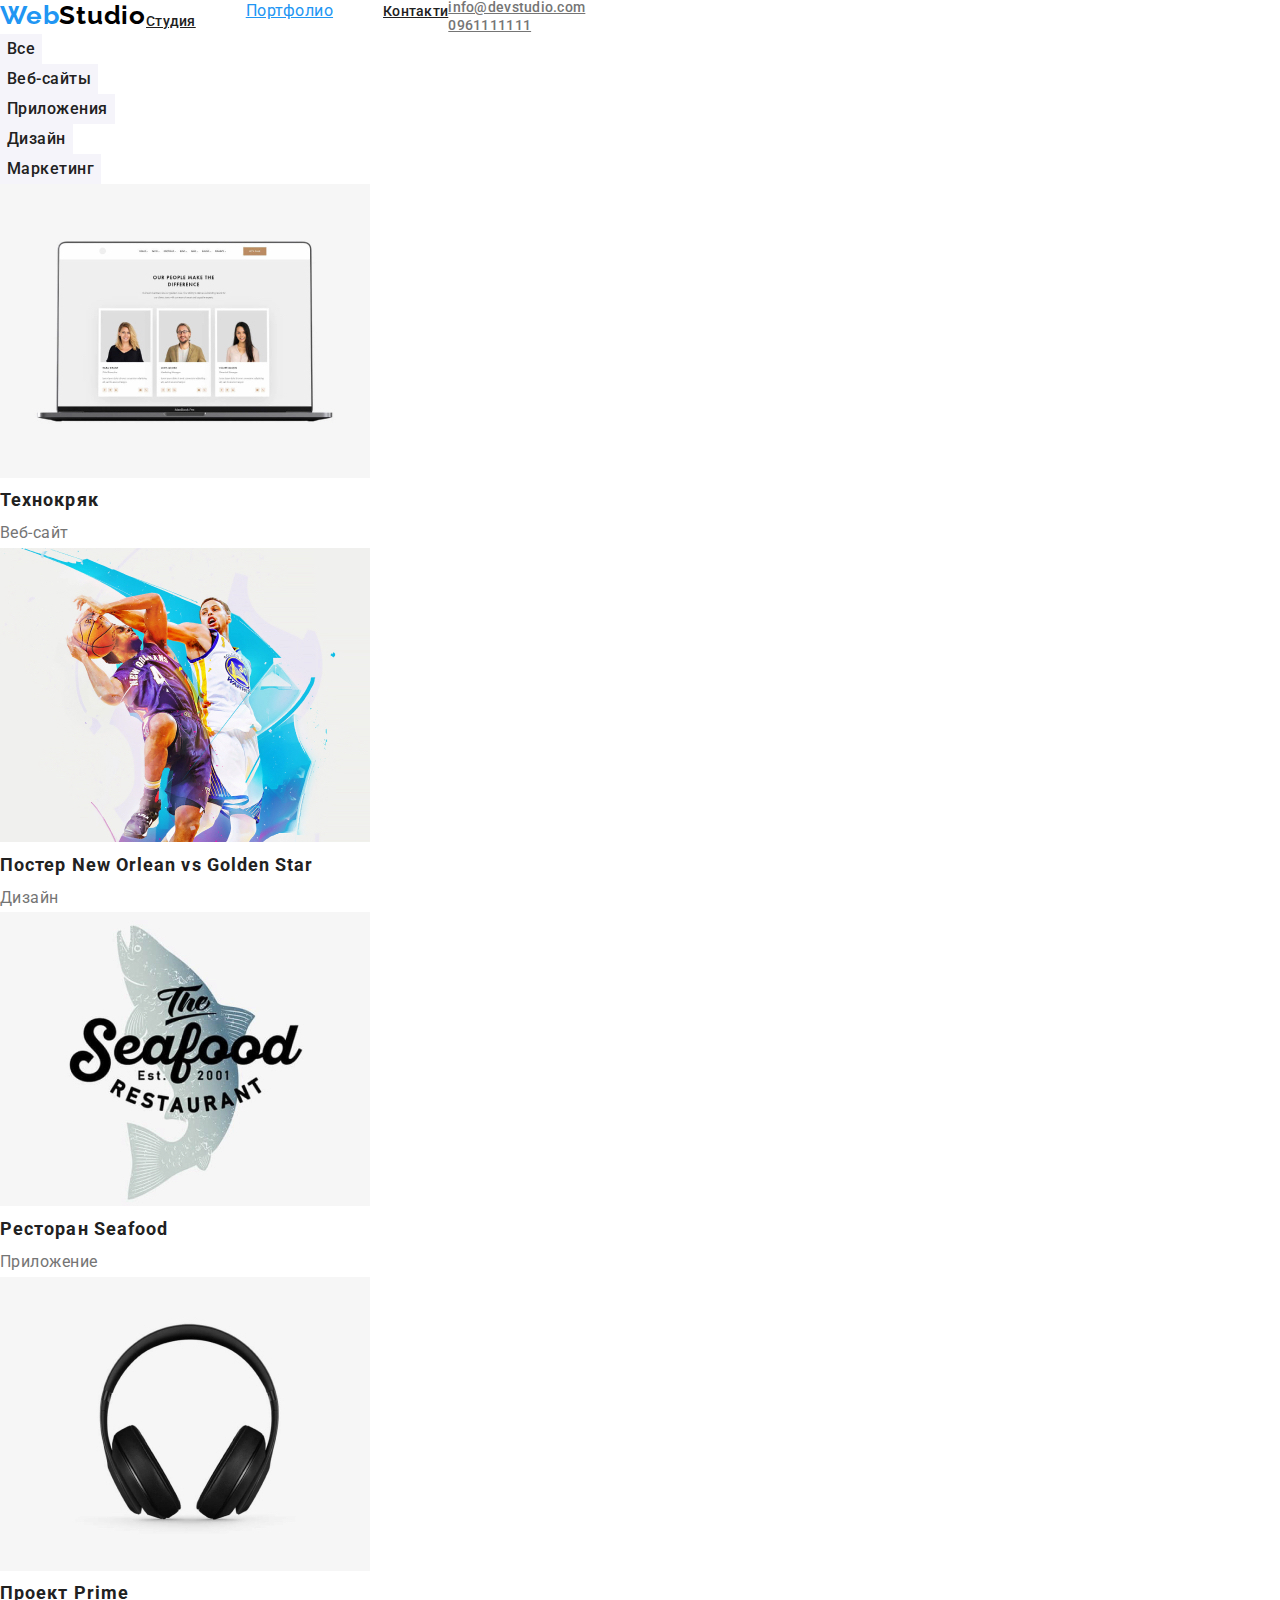
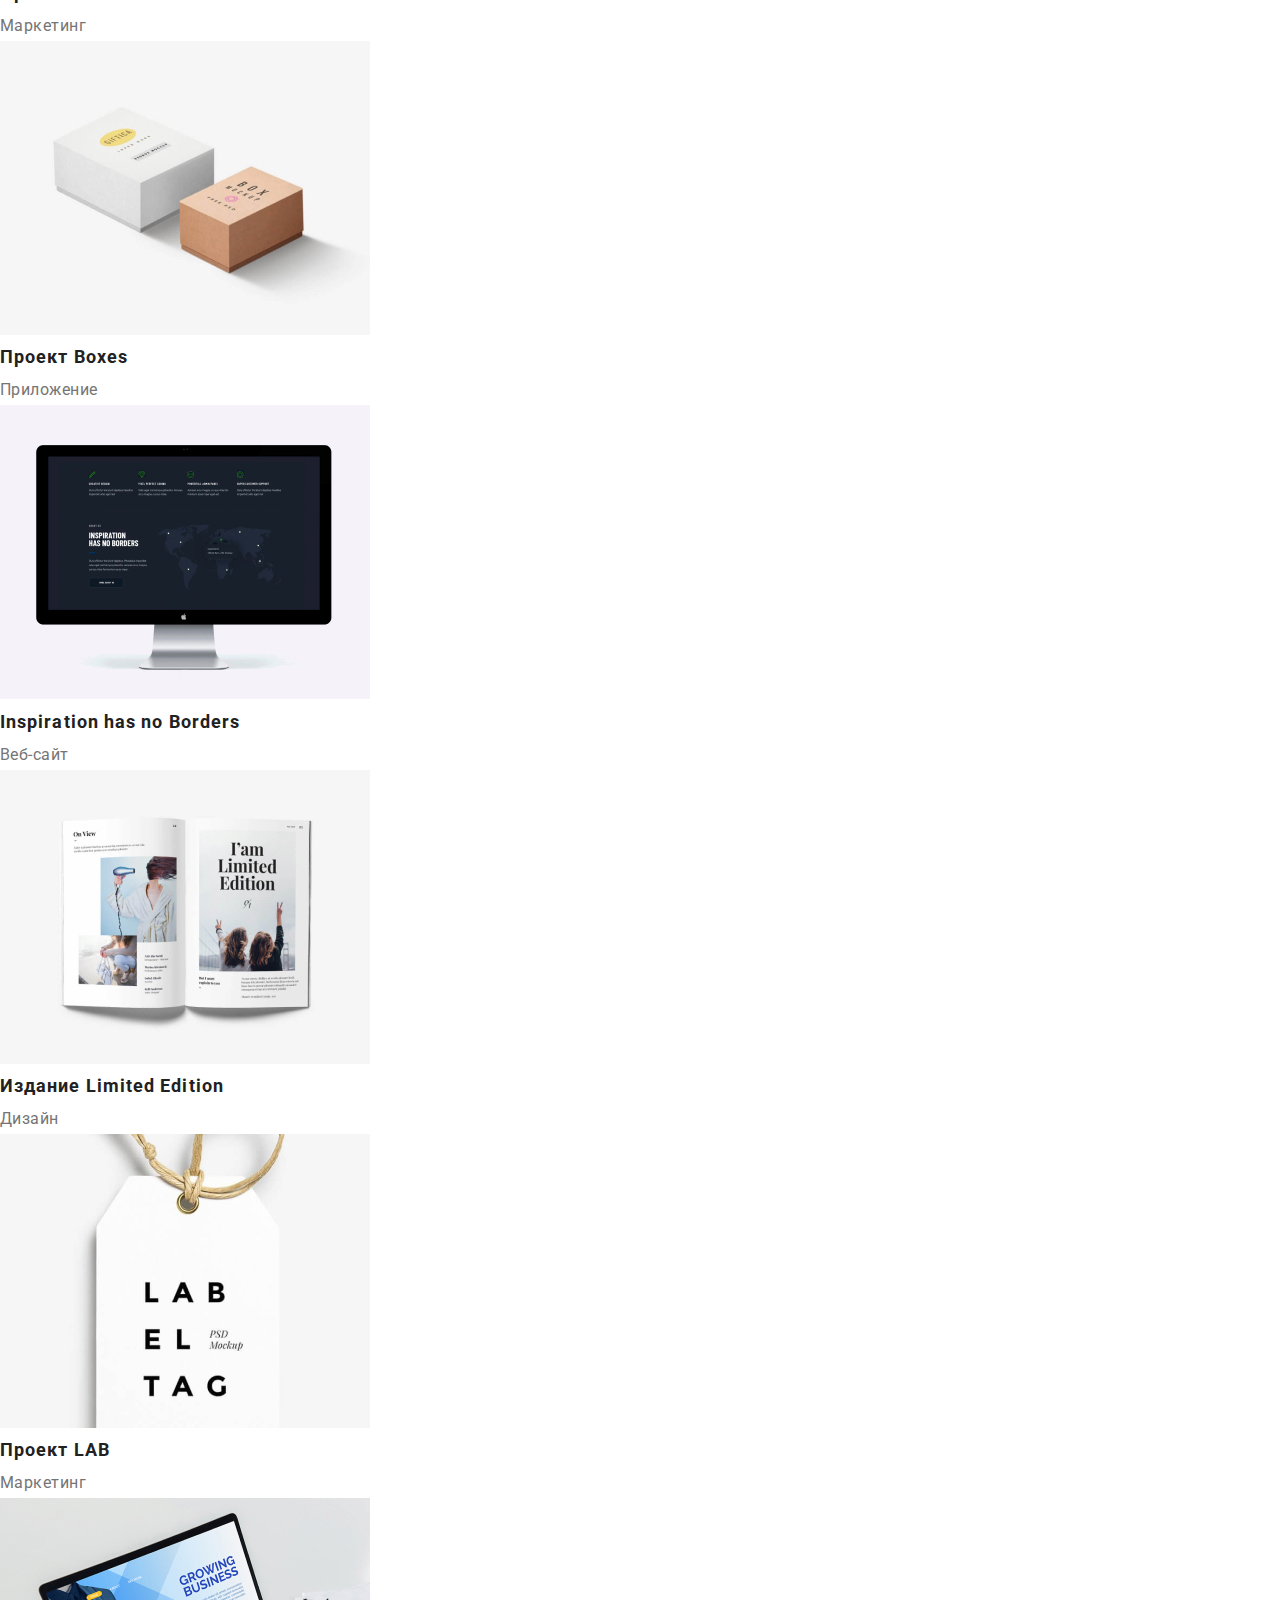
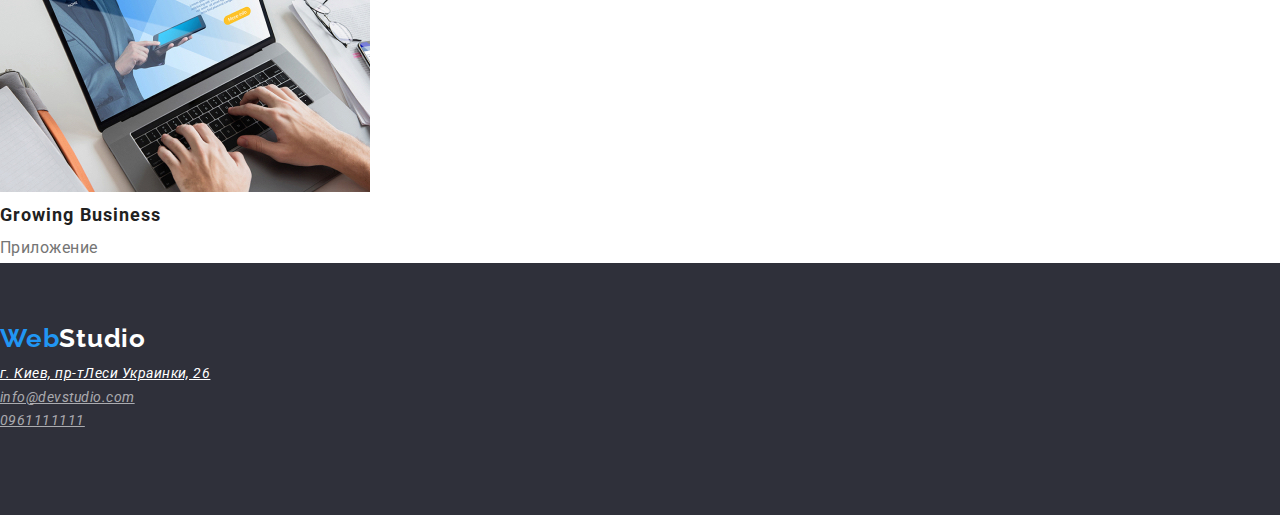
==== portfolio.html @ 9a8a69e4 "first" ====
<!DOCTYPE html>
<html lang="en">

<head>
    <meta charset="UTF-8">
    <meta http-equiv="X-UA-Compatible" content="IE=edge">
    <meta name="viewport" content="width=device-width, initial-scale=1.0">
    <title>Document</title>

    <link rel="preconnect" href="https://fonts.googleapis.com">
    <link rel="preconnect" href="https://fonts.gstatic.com" crossorigin>
    <link href="https://fonts.googleapis.com/css2?family=Raleway:wght@700&family=Roboto:wght@400;500;700&display=swap" rel="stylesheet">
    <link rel="stylesheet" href="node_modules/modern-normalize/modern-normalize.css">
    <link rel="stylesheet" href="./css/styles.css">

</head>

<body>
    <header class="header">
        <a href="index.html" class="logo">Web<span class="logo-accent">Studio</span>
        <nav class="header-nav">

            <ul class="header-list list">

                <li class="header-item">
                    <a href="./index.html" class="header-link">Студия </a>
        </li>
        <li class=" header-item">
            <a href class="current"="./portfolio.html" class="header-link">Портфолио</a></li>
        <li class=" header-item">
            <a href="" class="header-link"> Контакти</a>
        </li>
        </ul>
        </nav>
        <ul class="contact list">
            <li class="site-contact ">
                <a href="mailto:info@devstudio.com" class="contact-item">info@devstudio.com</a>
            </li>
            <li>
                <a href="tel:0961111111" class="contact-item ">0961111111</a>
            </li>
        </ul>
    </header>
    <main>
        <section>
            <ul class="button-nav list">
                <li><button class="button" type="button">Все</button></li>
                <li> <button class="button" type="button">Веб-сайты</button></li>
                <li> <button class="button" type="button">Приложения</button></li>
                <li> <button class="button" type="button">Дизайн</button></li>
                <li> <button class="button" type="button">Маркетинг</button></li>
            </ul>

            <ul class="portfolio-list list">
                <li class="portfolio-item">
                    <img src="images/img-22.jpg" alt="технокряк" width="370" /> <br>
                    <h2 class="portfolio-title">Технокряк</h2>
                    <p class="portfolio-text">Веб-сайт</p>
                </li>
                <li class="portfolio-item">
                    <img src="images/img-3-2.jpg" alt="постер" width="370" /> <br>
                    <h2 class="portfolio-title">Постер New Orlean vs Golden Star</h2>
                    <p class="portfolio-text">Дизайн</p>
                </li>
                <li class="portfolio-item">
                    <img src="images/img-4-2.jpg" alt="ресторан" width="370" /> <br>
                    <h2 class="portfolio-title">Ресторан Seafood</h2>
                    <p class="portfolio-text">Приложение</p>
                </li>
                <li class="portfolio-item">
                    <img src="images/img-5-2.jpg" alt="проект" width="370" /> <br>
                    <h2 class="portfolio-title">Проект Prime</h2>
                    <p class="portfolio-text">Маркетинг</p>
                </li>
                <li class="portfolio-item">
                    <img src="images/img-6-2.jpg" alt="boxes" width="370" /> <br>
                    <h2 class="portfolio-title">Проект Boxes</h2>
                    <p class="portfolio-text">Приложение</p>
                </li>
                <li class="portfolio-item">
                    <img src="images/img-7-2.jpg" alt="borders" width="370" /> <br>
                    <h2 class="portfolio-title">Inspiration has no Borders</h2>
                    <p class="portfolio-text">Веб-сайт</p>
                </li>
                <li class="portfolio-item">
                    <img src="images/img-8-2.jpg" alt="издание" width="370" /> <br>
                    <h2 class="portfolio-title">Издание Limited Edition</h2>
                    <p class="portfolio-text">Дизайн</p>
                </li>
                <li class="portfolio-item">
                    <img src="images/img-9-2.jpg" alt="lab" width="370" /> <br>
                    <h2 class="portfolio-title">Проект LAB</h2>
                    <p class="portfolio-text">Маркетинг</p>
                </li>
                <li class="portfolio-item">
                    <img src="images/img-10-2.jpg" alt="Business" width="370" /> <br>
                    <h2 class="portfolio-title">Growing Business</h2>
                    <p class="portfolio-text">Приложение</p>
                </li>
            </ul>
        </section>
    </main>
    <footer class="footer">
        <a href="index.html" class="logo"> Web<span class="logo-accent-footer">Studio</span>
        <address> 
            <ul class="footer-list list">
        <li><a href class="footer-addres" ="https://bit.ly/3pXMvUd" target="_blank" rel="noreferrer noopener"> г. Киев, пр-тЛеси Украинки, 26</a></li>
        <li> <a href class="footer-contact"="mailto:info@devstudio.com">info@devstudio.com</a></li>
        <li> <a href class="footer-contact"="tel:0961111111">0961111111</a></li>
        </ul>
        </address>

    </footer>
</body>

</html>
---- css/styles.css ----
:root {
                                                                                             --primary-text-color: #757575;
                                                                                             --title-text-color: #212121;
                                                                                             --accent-color: #2196F3;
                                                                                             --primary-bg-color: #ffffff;
                                                                                         }
                                                                                         
                                                                                         p,
                                                                                         h1,
                                                                                         h2,
                                                                                         h3,
                                                                                         h4,
                                                                                         h5,
                                                                                         h6 {
                                                                                             margin: 0;
                                                                                         }
                                                                                         
                                                                                         ul,
                                                                                         ol {
                                                                                             margin: 0;
                                                                                             padding-left: 0;
                                                                                         }
                                                                                         
                                                                                         .container {
                                                                                             margin: 0 auto;
                                                                                             padding-left: 15px;
                                                                                             padding-right: 15px;
                                                                                             width: 1200px;
                                                                                             outline: 1px solid red;
                                                                                         }
                                                                                         
                                                                                         body {
                                                                                             background-color: #ffffff;
                                                                                             color: var(--primary-text-color);
                                                                                             font-family: 'Roboto', sans-serif;
                                                                                             font-style: normal;
                                                                                             letter-spacing: 0.03em;
                                                                                         }
                                                                                         /* Header----------------------- */
                                                                                         
                                                                                         .link {
                                                                                             text-decoration: none;
                                                                                         }
                                                                                         
                                                                                         .header {
                                                                                             display: flex;
                                                                                             background-color: #ffffff;
                                                                                             text-transform: none;
                                                                                         }
                                                                                         
                                                                                         .header .container {
                                                                                             display: flex;
                                                                                             align-items: center;
                                                                                         }
                                                                                         
                                                                                         .header-logo {
                                                                                             margin-right: 93px;
                                                                                             text-decoration: none;
                                                                                             display: flex;
                                                                                         }
                                                                                         
                                                                                         .header-nav {
                                                                                             display: flex;
                                                                                             align-items: center;
                                                                                         }
                                                                                         
                                                                                         .header-list {
                                                                                             display: flex;
                                                                                         }
                                                                                         
                                                                                         .header-item:not(:last-child) {
                                                                                             margin-right: 50px;
                                                                                         }
                                                                                         
                                                                                         .site-contact {
                                                                                             display: flex;
                                                                                             margin-left: auto;
                                                                                         }
                                                                                         
                                                                                         .site-item:not(:last-child) {
                                                                                             margin-right: 50px;
                                                                                         }
                                                                                         
                                                                                         .header-link,
                                                                                         .contact-item {
                                                                                             color: #212121;
                                                                                             font-weight: 500;
                                                                                             font-size: 14px;
                                                                                             line-height: 1.14;
                                                                                             letter-spacing: 0.02em;
                                                                                         }
                                                                                         
                                                                                         .contact-item {
                                                                                             color: #757575;
                                                                                         }
                                                                                         
                                                                                         .list {
                                                                                             list-style: none;
                                                                                         }
                                                                                         
                                                                                         .header-link:hover,
                                                                                         .contact-item:hover,
                                                                                         .header-link:focus,
                                                                                         .contact-item:focus {
                                                                                             background-color: #ffffff;
                                                                                             color: #2196F3;
                                                                                         }
                                                                                         /* first-section------------------------  */
                                                                                         
                                                                                         .first {
                                                                                             background-color: #2f303a;
                                                                                             display: block;
                                                                                             padding-top: 200px;
                                                                                             padding-bottom: 200px;
                                                                                             margin-left: auto;
                                                                                             margin-right: auto;
                                                                                             justify-content: center;
                                                                                         }
                                                                                         
                                                                                         .first-title {
                                                                                             color: #ffffff;
                                                                                             font-family: 'Roboto';
                                                                                             font-style: normal;
                                                                                             font-weight: 900px;
                                                                                             font-size: 44px;
                                                                                             line-height: 1.36;
                                                                                             text-align: center;
                                                                                             text-transform: uppercase;
                                                                                             margin-bottom: 30px;
                                                                                             max-width: 696px;
                                                                                             margin-left: auto;
                                                                                             margin-right: auto;
                                                                                         }
                                                                                         
                                                                                         .first-btn {
                                                                                             background-color: #2196F3;
                                                                                             color: #ffffff;
                                                                                             cursor: pointer;
                                                                                             font-family: inherit;
                                                                                             font-style: normal;
                                                                                             font-weight: 700;
                                                                                             font-size: 16px;
                                                                                             line-height: 1.87;
                                                                                             text-align: center;
                                                                                             letter-spacing: 0.06em;
                                                                                             justify-content: center;
                                                                                             border-radius: 4px;
                                                                                             padding: 10px 32px;
                                                                                             margin-left: auto;
                                                                                             margin-right: auto;
                                                                                             display: flex;
                                                                                             border: red;
                                                                                         }
                                                                                         /* second----------------- */
                                                                                         
                                                                                         .second {
                                                                                             padding-top: 94px;
                                                                                             padding-bottom: 47px;
                                                                                         }
                                                                                         
                                                                                         .second-content {
                                                                                             display: flex;
                                                                                         }
                                                                                         
                                                                                         .second-list {
                                                                                             max-width: 270px;
                                                                                         }
                                                                                         
                                                                                         .second-list:not(:last-child) {
                                                                                             margin-right: 30px;
                                                                                         }
                                                                                         
                                                                                         .second-title {
                                                                                             color: #212121;
                                                                                             font-weight: 700;
                                                                                             font-size: 14px;
                                                                                             line-height: 1.14;
                                                                                             letter-spacing: 00.03em;
                                                                                             text-transform: uppercase;
                                                                                             margin-bottom: 10px;
                                                                                         }
                                                                                         
                                                                                         .second-text {
                                                                                             color: #757575;
                                                                                             font-size: 14px;
                                                                                             line-height: 1.7;
                                                                                         }
                                                                                         /* third-------------------- */
                                                                                         
                                                                                         .third {
                                                                                             padding-top: 47px;
                                                                                             padding-bottom: 94px;
                                                                                         }
                                                                                         
                                                                                         .third-title {
                                                                                             margin-bottom: 50px;
                                                                                         }
                                                                                         
                                                                                         .third-img {
                                                                                             display: flex;
                                                                                         }
                                                                                         
                                                                                         .third-item:not(:last-child) {
                                                                                             margin-right: 30px;
                                                                                         }
                                                                                         /* team---------------- */
                                                                                         
                                                                                         .team {
                                                                                             background-color: #f5f4fa;
                                                                                             padding-top: 94px;
                                                                                             padding-bottom: 94px;
                                                                                         }
                                                                                         
                                                                                         .team-list {
                                                                                             display: flex;
                                                                                         }
                                                                                         
                                                                                         .team-item {
                                                                                             width: 270px;
                                                                                         }
                                                                                         
                                                                                         .team-item:not(:last-child) {
                                                                                             margin-right: 30px;
                                                                                         }
                                                                                         
                                                                                         .third-title,
                                                                                         .team-title {
                                                                                             color: #212121;
                                                                                             font-weight: 700;
                                                                                             font-size: 36px;
                                                                                             line-height: 1.16;
                                                                                             text-align: center;
                                                                                         }
                                                                                         
                                                                                         .team-pre-title {
                                                                                             color: #212121;
                                                                                             font-weight: 500;
                                                                                             font-size: 16px;
                                                                                             line-height: 1.18;
                                                                                             text-align: center;
                                                                                             margin-bottom: 10px;
                                                                                         }
                                                                                         
                                                                                         .team-text {
                                                                                             color: #757575;
                                                                                             font-size: 16px;
                                                                                             line-height: 1.18;
                                                                                             text-align: center;
                                                                                         }
                                                                                         
                                                                                         .team-people {
                                                                                             padding-top: 30px;
                                                                                             padding-bottom: 30px;
                                                                                         }
                                                                                         /* footer---------------------- */
                                                                                         
                                                                                         .footer {
                                                                                             background-color: #2f303a;
                                                                                             height: 252px;
                                                                                             top: 2097px;
                                                                                             padding-top: 60px;
                                                                                             padding-bottom: 60px;
                                                                                         }
                                                                                         
                                                                                         .footer-addres:hover,
                                                                                         .footer-contact:hover,
                                                                                         .footer-addres:focus,
                                                                                         .footer-contact:focus {
                                                                                             background-color: #2f303a;
                                                                                             color: #2196F3;
                                                                                         }
                                                                                         
                                                                                         .footer-addres {
                                                                                             color: #ffffff;
                                                                                             font-family: roboto;
                                                                                             font-size: 14px;
                                                                                             line-height: 1.7;
                                                                                         }
                                                                                         
                                                                                         .footer-contact {
                                                                                             color: rgba(255, 255, 255, 0.6);
                                                                                             font-size: 14px;
                                                                                             line-height: 1.7;
                                                                                         }
                                                                                         
                                                                                         .logo-accent-footer {
                                                                                             color: #ffffff;
                                                                                             font-family: raleway;
                                                                                             padding-bottom: 20px;
                                                                                             text-decoration: none;
                                                                                         }
                                                                                         
                                                                                         .footer {
                                                                                             font-family: roboto;
                                                                                         }
                                                                                         
                                                                                         .footer-item {
                                                                                             margin-bottom: 9px;
                                                                                             font-style: normal;
                                                                                         }
                                                                                         
                                                                                         .button {
                                                                                             background-color: #f5f4fa;
                                                                                             color: #212121;
                                                                                             font-family: inherit;
                                                                                             font-style: normal;
                                                                                             font-weight: 500;
                                                                                             font-size: 16px;
                                                                                             line-height: 1.62;
                                                                                             text-align: center;
                                                                                             letter-spacing: 0.03em;
                                                                                             cursor: pointer;
                                                                                             border: 1px solid transparent;
                                                                                             display: flex;
                                                                                         }
                                                                                         
                                                                                         .button:hover,
                                                                                         .button:focus {
                                                                                             background-color: #2196F3;
                                                                                             color: #ffffff;
                                                                                         }
                                                                                         
                                                                                         .logo {
                                                                                             color: #2196F3;
                                                                                             font-family: 'Raleway';
                                                                                             font-style: normal;
                                                                                             font-weight: 700;
                                                                                             font-size: 26px;
                                                                                             line-height: 1.2;
                                                                                             text-align: left;
                                                                                             letter-spacing: 00.03em;
                                                                                             text-decoration: none;
                                                                                         }
                                                                                         
                                                                                         .portfolio-title {
                                                                                             font-weight: 700;
                                                                                             font-size: 18px;
                                                                                             line-height: 2;
                                                                                             color: #212121;
                                                                                             letter-spacing: 0.06em;
                                                                                         }
                                                                                         
                                                                                         .portfolio-text {
                                                                                             font-size: 16px;
                                                                                             line-height: 1.87;
                                                                                             color: #757575;
                                                                                         }
                                                                                         
                                                                                         .current {
                                                                                             color: #2196F3;
                                                                                         }
                                                                                         
                                                                                         .logo-accent {
                                                                                             color: black;
                                                                                         }
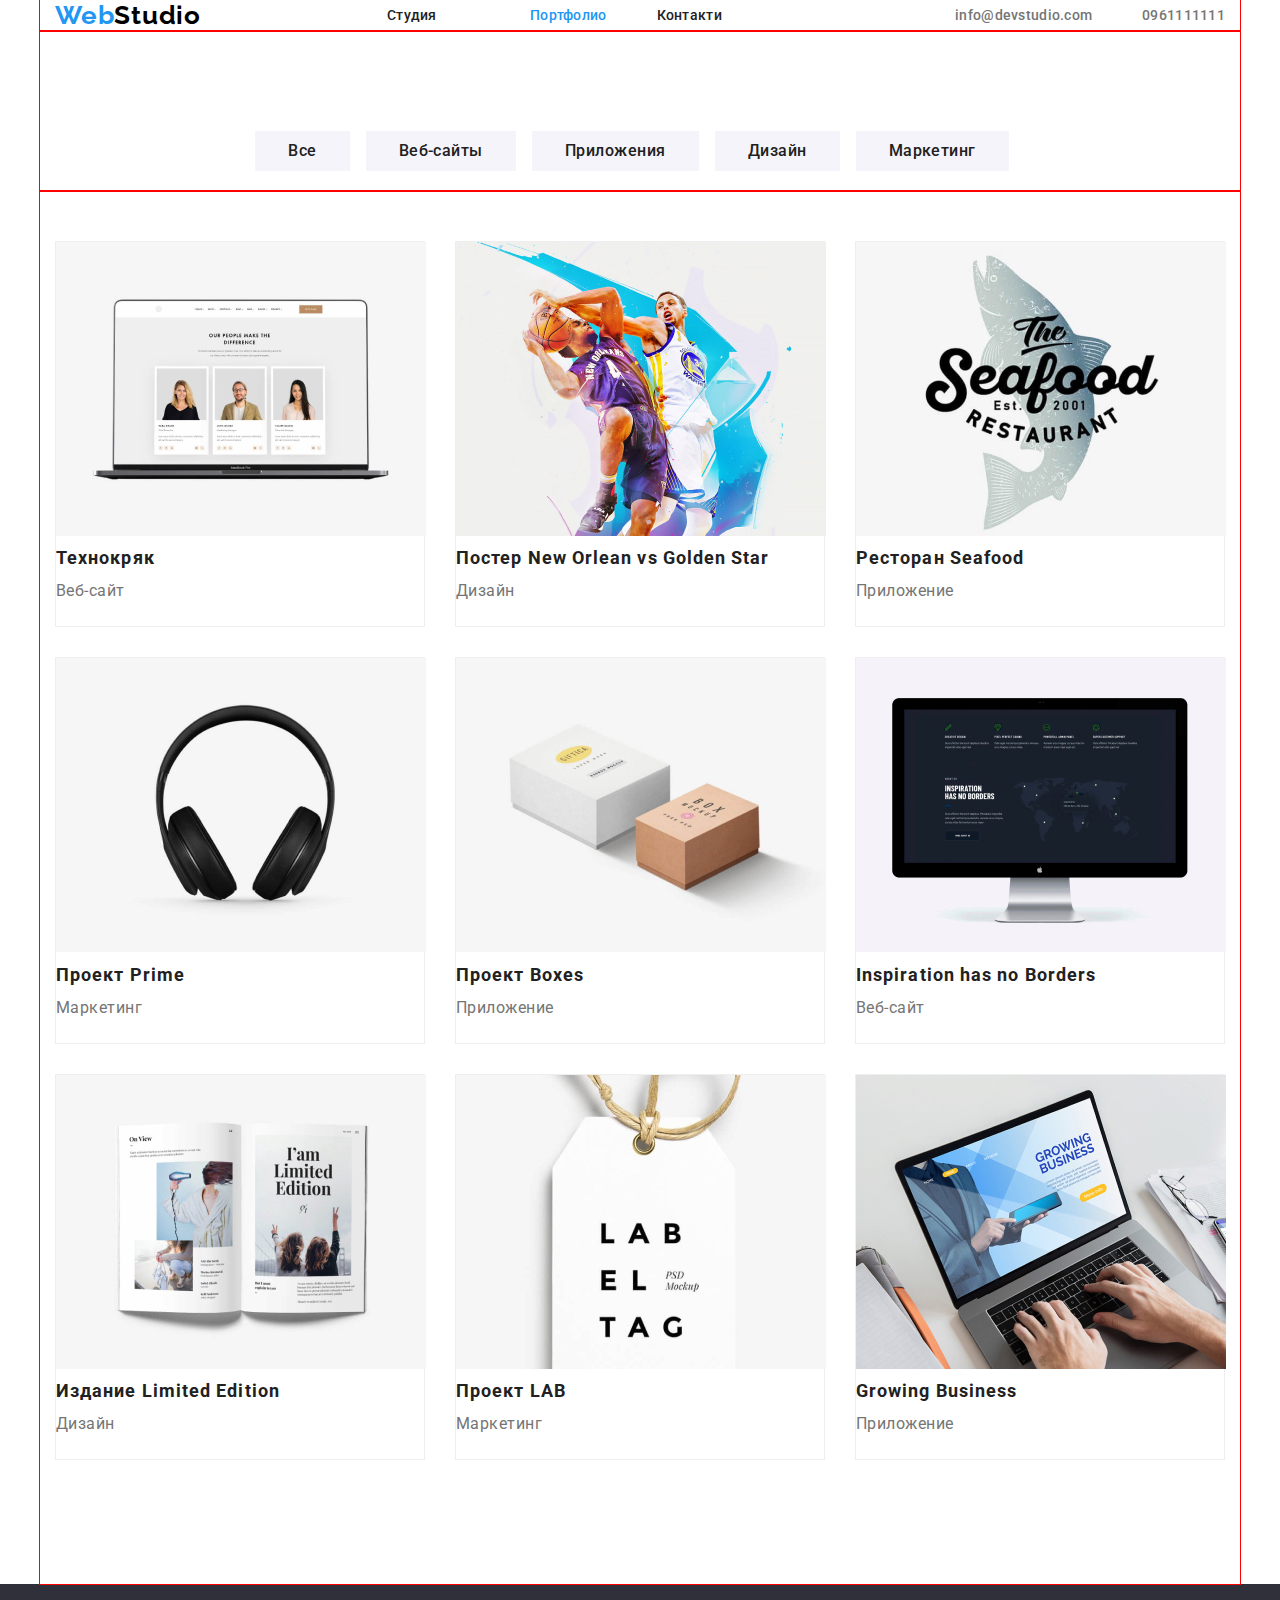
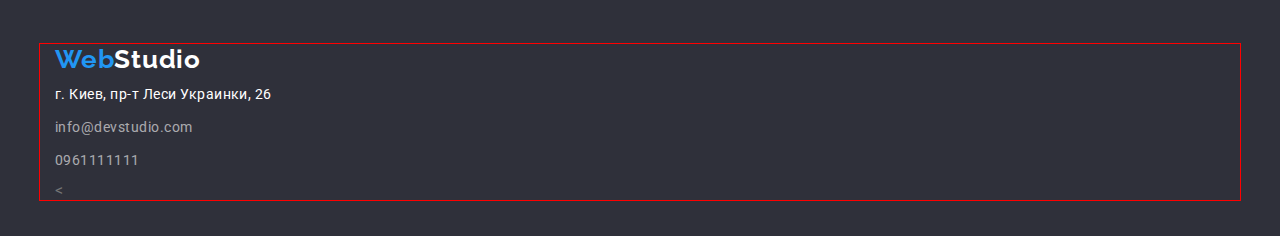
==== commit 72a95398: "homework#3" ====
--- a/portfolio.html
+++ b/portfolio.html
@@ -17,100 +17,131 @@
 
 <body>
     <header class="header">
-        <a href="index.html" class="logo">Web<span class="logo-accent">Studio</span>
-        <nav class="header-nav">
-
+        <div class="container">
+            <nav class="header-nav">
+                <a href="index.html" class="header-logo logo link">Web<span class="logo-accent">Studio</span>
             <ul class="header-list list">
 
                 <li class="header-item">
-                    <a href="./index.html" class="header-link">Студия </a>
-        </li>
-        <li class=" header-item">
-            <a href class="current"="./portfolio.html" class="header-link">Портфолио</a></li>
-        <li class=" header-item">
-            <a href="" class="header-link"> Контакти</a>
-        </li>
-        </ul>
-        </nav>
-        <ul class="contact list">
-            <li class="site-contact ">
-                <a href="mailto:info@devstudio.com" class="contact-item">info@devstudio.com</a>
-            </li>
-            <li>
-                <a href="tel:0961111111" class="contact-item ">0961111111</a>
-            </li>
-        </ul>
+                    <a href="./index.html" class="header-link  link">Студия </a>
+                </li>
+                <li class=" header-item">
+                    <a href="./portfolio.html" class="header-link current link">Портфолио</a></li>
+                <li class=" header-item">
+                    <a href="" class="header-link link"> Контакти</a>
+                </li>
+                </ul>
+            </nav>
+            <ul class="site-contact list">
+                <li class="site-item ">
+                    <a href="mailto:info@devstudio.com" class="contact-item link">info@devstudio.com</a>
+                </li>
+                <li>
+                    <a href="tel:0961111111" class="contact-item link">0961111111</a>
+                </li>
+            </ul>
+        </div>
     </header>
     <main>
-        <section>
-            <ul class="button-nav list">
-                <li><button class="button" type="button">Все</button></li>
-                <li> <button class="button" type="button">Веб-сайты</button></li>
-                <li> <button class="button" type="button">Приложения</button></li>
-                <li> <button class="button" type="button">Дизайн</button></li>
-                <li> <button class="button" type="button">Маркетинг</button></li>
-            </ul>
-
-            <ul class="portfolio-list list">
-                <li class="portfolio-item">
-                    <img src="images/img-22.jpg" alt="технокряк" width="370" /> <br>
-                    <h2 class="portfolio-title">Технокряк</h2>
-                    <p class="portfolio-text">Веб-сайт</p>
-                </li>
-                <li class="portfolio-item">
-                    <img src="images/img-3-2.jpg" alt="постер" width="370" /> <br>
-                    <h2 class="portfolio-title">Постер New Orlean vs Golden Star</h2>
-                    <p class="portfolio-text">Дизайн</p>
-                </li>
-                <li class="portfolio-item">
-                    <img src="images/img-4-2.jpg" alt="ресторан" width="370" /> <br>
-                    <h2 class="portfolio-title">Ресторан Seafood</h2>
-                    <p class="portfolio-text">Приложение</p>
-                </li>
-                <li class="portfolio-item">
-                    <img src="images/img-5-2.jpg" alt="проект" width="370" /> <br>
-                    <h2 class="portfolio-title">Проект Prime</h2>
-                    <p class="portfolio-text">Маркетинг</p>
-                </li>
-                <li class="portfolio-item">
-                    <img src="images/img-6-2.jpg" alt="boxes" width="370" /> <br>
-                    <h2 class="portfolio-title">Проект Boxes</h2>
-                    <p class="portfolio-text">Приложение</p>
-                </li>
-                <li class="portfolio-item">
-                    <img src="images/img-7-2.jpg" alt="borders" width="370" /> <br>
-                    <h2 class="portfolio-title">Inspiration has no Borders</h2>
-                    <p class="portfolio-text">Веб-сайт</p>
-                </li>
-                <li class="portfolio-item">
-                    <img src="images/img-8-2.jpg" alt="издание" width="370" /> <br>
-                    <h2 class="portfolio-title">Издание Limited Edition</h2>
-                    <p class="portfolio-text">Дизайн</p>
-                </li>
-                <li class="portfolio-item">
-                    <img src="images/img-9-2.jpg" alt="lab" width="370" /> <br>
-                    <h2 class="portfolio-title">Проект LAB</h2>
-                    <p class="portfolio-text">Маркетинг</p>
-                </li>
-                <li class="portfolio-item">
-                    <img src="images/img-10-2.jpg" alt="Business" width="370" /> <br>
-                    <h2 class="portfolio-title">Growing Business</h2>
-                    <p class="portfolio-text">Приложение</p>
-                </li>
-            </ul>
+        <section class="navigation">
+            <div class="container">
+                <ul class="button-nav list">
+                    <li class="for-btn">
+                        <button class="button" type="button">Все</button></li>
+                    <li class="for-btn">
+                        <button class="button" type="button">Веб-сайты</button></li>
+                    <li class="for-btn">
+                        <button class="button" type="button">Приложения</button></li>
+                    <li class="for-btn">
+                        <button class="button" type="button">Дизайн</button></li>
+                    <li class="for-btn">
+                        <button class="button" type="button">Маркетинг</button></li>
+                </ul>
+            </div>
+            <div class="container">
+                <ul class="portfolio-list list">
+                    <li class="portfolio-item">
+                        <div class="inform">
+                            <img src="images/img-22.jpg" alt="технокряк" width="370" /> <br>
+                            <h2 class="portfolio-title">Технокряк</h2>
+                            <p class="portfolio-text">Веб-сайт</p>
+                        </div>
+                    </li>
+                    <li class="portfolio-item">
+                        <div class="inform">
+                            <img src="images/img-3-2.jpg" alt="постер" width="370" /> <br>
+                            <h2 class="portfolio-title">Постер New Orlean vs Golden Star</h2>
+                            <p class="portfolio-text">Дизайн</p>
+                        </div>
+                    </li>
+                    <li class="portfolio-item">
+                        <div class="inform">
+                            <img src="images/img-4-2.jpg" alt="ресторан" width="370" /> <br>
+                            <h2 class="portfolio-title">Ресторан Seafood</h2>
+                            <p class="portfolio-text">Приложение</p>
+                        </div>
+                    </li>
+                    <li class="portfolio-item">
+                        <div class="inform">
+                            <img src="images/img-5-2.jpg" alt="проект" width="370" /> <br>
+                            <h2 class="portfolio-title">Проект Prime</h2>
+                            <p class="portfolio-text">Маркетинг</p>
+                        </div>
+                    </li>
+                    <li class="portfolio-item">
+                        <div class="inform">
+                            <img src="images/img-6-2.jpg" alt="boxes" width="370" /> <br>
+                            <h2 class="portfolio-title">Проект Boxes</h2>
+                            <p class="portfolio-text">Приложение</p>
+                        </div>
+                    </li>
+                    <li class="portfolio-item">
+                        <div class="inform">
+                            <img src="images/img-7-2.jpg" alt="borders" width="370" /> <br>
+                            <h2 class="portfolio-title">Inspiration has no Borders</h2>
+                            <p class="portfolio-text">Веб-сайт</p>
+                        </div>
+                    </li>
+                    <li class="portfolio-item">
+                        <div class="inform">
+                            <img src="images/img-8-2.jpg" alt="издание" width="370" /> <br>
+                            <h2 class="portfolio-title">Издание Limited Edition</h2>
+                            <p class="portfolio-text">Дизайн</p>
+                        </div>
+                    </li>
+                    <li class="portfolio-item">
+                        <div class="inform">
+                            <img src="images/img-9-2.jpg" alt="lab" width="370" /> <br>
+                            <h2 class="portfolio-title">Проект LAB</h2>
+                            <p class="portfolio-text">Маркетинг</p>
+                        </div>
+                    </li>
+                    <li class="portfolio-item">
+                        <div class="inform">
+                            <img src="images/img-10-2.jpg" alt="Business" width="370" /> <br>
+                            <h2 class="portfolio-title">Growing Business</h2>
+                            <p class="portfolio-text">Приложение</p>
+                        </div>
+                    </li>
+                </ul>
+            </div>
         </section>
     </main>
     <footer class="footer">
-        <a href="index.html" class="logo"> Web<span class="logo-accent-footer">Studio</span>
+        <div class="container">
+            <a href="index.html" class="logo"> Web<span class="logo-accent-footer">Studio</span>
         <address> 
-            <ul class="footer-list list">
-        <li><a href class="footer-addres" ="https://bit.ly/3pXMvUd" target="_blank" rel="noreferrer noopener"> г. Киев, пр-тЛеси Украинки, 26</a></li>
-        <li> <a href class="footer-contact"="mailto:info@devstudio.com">info@devstudio.com</a></li>
-        <li> <a href class="footer-contact"="tel:0961111111">0961111111</a></li>
-        </ul>
-        </address>
-
-    </footer>
+           
+ <ul class="footer-list list ">
+        <li class="footer-item  ">
+            <a href  class="footer-addres link" ="https://bit.ly/3pXMvUd " target="_blank " rel="noreferrer noopener ">  г. Киев, пр-т Леси Украинки, 26</a></li>
+            <li class="footer-item ">
+                <a href="mailto:info@devstudio.com " class="footer-contact link">info@devstudio.com</a></li>
+            <li class="footer-item ">
+                <a href="tel:0961111111 " class="footer-contact link">0961111111</a></li>
+            </ul>
+            </address>
+            < </footer>
 </body>
 
 </html>--- a/css/styles.css
+++ b/css/styles.css
@@ -1,355 +1,401 @@
-                                                                                          :root {
-                                                                                             --primary-text-color: #757575;
-                                                                                             --title-text-color: #212121;
-                                                                                             --accent-color: #2196F3;
-                                                                                             --primary-bg-color: #ffffff;
-                                                                                         }
-                                                                                         
-                                                                                         p,
-                                                                                         h1,
-                                                                                         h2,
-                                                                                         h3,
-                                                                                         h4,
-                                                                                         h5,
-                                                                                         h6 {
-                                                                                             margin: 0;
-                                                                                         }
-                                                                                         
-                                                                                         ul,
-                                                                                         ol {
-                                                                                             margin: 0;
-                                                                                             padding-left: 0;
-                                                                                         }
-                                                                                         
-                                                                                         .container {
-                                                                                             margin: 0 auto;
-                                                                                             padding-left: 15px;
-                                                                                             padding-right: 15px;
-                                                                                             width: 1200px;
-                                                                                             outline: 1px solid red;
-                                                                                         }
-                                                                                         
-                                                                                         body {
-                                                                                             background-color: #ffffff;
-                                                                                             color: var(--primary-text-color);
-                                                                                             font-family: 'Roboto', sans-serif;
-                                                                                             font-style: normal;
-                                                                                             letter-spacing: 0.03em;
-                                                                                         }
-                                                                                         /* Header----------------------- */
-                                                                                         
-                                                                                         .link {
-                                                                                             text-decoration: none;
-                                                                                         }
-                                                                                         
-                                                                                         .header {
-                                                                                             display: flex;
-                                                                                             background-color: #ffffff;
-                                                                                             text-transform: none;
-                                                                                         }
-                                                                                         
-                                                                                         .header .container {
-                                                                                             display: flex;
-                                                                                             align-items: center;
-                                                                                         }
-                                                                                         
-                                                                                         .header-logo {
-                                                                                             margin-right: 93px;
-                                                                                             text-decoration: none;
-                                                                                             display: flex;
-                                                                                         }
-                                                                                         
-                                                                                         .header-nav {
-                                                                                             display: flex;
-                                                                                             align-items: center;
-                                                                                         }
-                                                                                         
-                                                                                         .header-list {
-                                                                                             display: flex;
-                                                                                         }
-                                                                                         
-                                                                                         .header-item:not(:last-child) {
-                                                                                             margin-right: 50px;
-                                                                                         }
-                                                                                         
-                                                                                         .site-contact {
-                                                                                             display: flex;
-                                                                                             margin-left: auto;
-                                                                                         }
-                                                                                         
-                                                                                         .site-item:not(:last-child) {
-                                                                                             margin-right: 50px;
-                                                                                         }
-                                                                                         
-                                                                                         .header-link,
-                                                                                         .contact-item {
-                                                                                             color: #212121;
-                                                                                             font-weight: 500;
-                                                                                             font-size: 14px;
-                                                                                             line-height: 1.14;
-                                                                                             letter-spacing: 0.02em;
-                                                                                         }
-                                                                                         
-                                                                                         .contact-item {
-                                                                                             color: #757575;
-                                                                                         }
-                                                                                         
-                                                                                         .list {
-                                                                                             list-style: none;
-                                                                                         }
-                                                                                         
-                                                                                         .header-link:hover,
-                                                                                         .contact-item:hover,
-                                                                                         .header-link:focus,
-                                                                                         .contact-item:focus {
-                                                                                             background-color: #ffffff;
-                                                                                             color: #2196F3;
-                                                                                         }
-                                                                                         /* first-section------------------------  */
-                                                                                         
-                                                                                         .first {
-                                                                                             background-color: #2f303a;
-                                                                                             display: block;
-                                                                                             padding-top: 200px;
-                                                                                             padding-bottom: 200px;
-                                                                                             margin-left: auto;
-                                                                                             margin-right: auto;
-                                                                                             justify-content: center;
-                                                                                         }
-                                                                                         
-                                                                                         .first-title {
-                                                                                             color: #ffffff;
-                                                                                             font-family: 'Roboto';
-                                                                                             font-style: normal;
-                                                                                             font-weight: 900px;
-                                                                                             font-size: 44px;
-                                                                                             line-height: 1.36;
-                                                                                             text-align: center;
-                                                                                             text-transform: uppercase;
-                                                                                             margin-bottom: 30px;
-                                                                                             max-width: 696px;
-                                                                                             margin-left: auto;
-                                                                                             margin-right: auto;
-                                                                                         }
-                                                                                         
-                                                                                         .first-btn {
-                                                                                             background-color: #2196F3;
-                                                                                             color: #ffffff;
-                                                                                             cursor: pointer;
-                                                                                             font-family: inherit;
-                                                                                             font-style: normal;
-                                                                                             font-weight: 700;
-                                                                                             font-size: 16px;
-                                                                                             line-height: 1.87;
-                                                                                             text-align: center;
-                                                                                             letter-spacing: 0.06em;
-                                                                                             justify-content: center;
-                                                                                             border-radius: 4px;
-                                                                                             padding: 10px 32px;
-                                                                                             margin-left: auto;
-                                                                                             margin-right: auto;
-                                                                                             display: flex;
-                                                                                             border: red;
-                                                                                         }
-                                                                                         /* second----------------- */
-                                                                                         
-                                                                                         .second {
-                                                                                             padding-top: 94px;
-                                                                                             padding-bottom: 47px;
-                                                                                         }
-                                                                                         
-                                                                                         .second-content {
-                                                                                             display: flex;
-                                                                                         }
-                                                                                         
-                                                                                         .second-list {
-                                                                                             max-width: 270px;
-                                                                                         }
-                                                                                         
-                                                                                         .second-list:not(:last-child) {
-                                                                                             margin-right: 30px;
-                                                                                         }
-                                                                                         
-                                                                                         .second-title {
-                                                                                             color: #212121;
-                                                                                             font-weight: 700;
-                                                                                             font-size: 14px;
-                                                                                             line-height: 1.14;
-                                                                                             letter-spacing: 00.03em;
-                                                                                             text-transform: uppercase;
-                                                                                             margin-bottom: 10px;
-                                                                                         }
-                                                                                         
-                                                                                         .second-text {
-                                                                                             color: #757575;
-                                                                                             font-size: 14px;
-                                                                                             line-height: 1.7;
-                                                                                         }
-                                                                                         /* third-------------------- */
-                                                                                         
-                                                                                         .third {
-                                                                                             padding-top: 47px;
-                                                                                             padding-bottom: 94px;
-                                                                                         }
-                                                                                         
-                                                                                         .third-title {
-                                                                                             margin-bottom: 50px;
-                                                                                         }
-                                                                                         
-                                                                                         .third-img {
-                                                                                             display: flex;
-                                                                                         }
-                                                                                         
-                                                                                         .third-item:not(:last-child) {
-                                                                                             margin-right: 30px;
-                                                                                         }
-                                                                                         /* team---------------- */
-                                                                                         
-                                                                                         .team {
-                                                                                             background-color: #f5f4fa;
-                                                                                             padding-top: 94px;
-                                                                                             padding-bottom: 94px;
-                                                                                         }
-                                                                                         
-                                                                                         .team-list {
-                                                                                             display: flex;
-                                                                                         }
-                                                                                         
-                                                                                         .team-item {
-                                                                                             width: 270px;
-                                                                                         }
-                                                                                         
-                                                                                         .team-item:not(:last-child) {
-                                                                                             margin-right: 30px;
-                                                                                         }
-                                                                                         
-                                                                                         .third-title,
-                                                                                         .team-title {
-                                                                                             color: #212121;
-                                                                                             font-weight: 700;
-                                                                                             font-size: 36px;
-                                                                                             line-height: 1.16;
-                                                                                             text-align: center;
-                                                                                         }
-                                                                                         
-                                                                                         .team-pre-title {
-                                                                                             color: #212121;
-                                                                                             font-weight: 500;
-                                                                                             font-size: 16px;
-                                                                                             line-height: 1.18;
-                                                                                             text-align: center;
-                                                                                             margin-bottom: 10px;
-                                                                                         }
-                                                                                         
-                                                                                         .team-text {
-                                                                                             color: #757575;
-                                                                                             font-size: 16px;
-                                                                                             line-height: 1.18;
-                                                                                             text-align: center;
-                                                                                         }
-                                                                                         
-                                                                                         .team-people {
-                                                                                             padding-top: 30px;
-                                                                                             padding-bottom: 30px;
-                                                                                         }
-                                                                                         /* footer---------------------- */
-                                                                                         
-                                                                                         .footer {
-                                                                                             background-color: #2f303a;
-                                                                                             height: 252px;
-                                                                                             top: 2097px;
-                                                                                             padding-top: 60px;
-                                                                                             padding-bottom: 60px;
-                                                                                         }
-                                                                                         
-                                                                                         .footer-addres:hover,
-                                                                                         .footer-contact:hover,
-                                                                                         .footer-addres:focus,
-                                                                                         .footer-contact:focus {
-                                                                                             background-color: #2f303a;
-                                                                                             color: #2196F3;
-                                                                                         }
-                                                                                         
-                                                                                         .footer-addres {
-                                                                                             color: #ffffff;
-                                                                                             font-family: roboto;
-                                                                                             font-size: 14px;
-                                                                                             line-height: 1.7;
-                                                                                         }
-                                                                                         
-                                                                                         .footer-contact {
-                                                                                             color: rgba(255, 255, 255, 0.6);
-                                                                                             font-size: 14px;
-                                                                                             line-height: 1.7;
-                                                                                         }
-                                                                                         
-                                                                                         .logo-accent-footer {
-                                                                                             color: #ffffff;
-                                                                                             font-family: raleway;
-                                                                                             padding-bottom: 20px;
-                                                                                             text-decoration: none;
-                                                                                         }
-                                                                                         
-                                                                                         .footer {
-                                                                                             font-family: roboto;
-                                                                                         }
-                                                                                         
-                                                                                         .footer-item {
-                                                                                             margin-bottom: 9px;
-                                                                                             font-style: normal;
-                                                                                         }
-                                                                                         
-                                                                                         .button {
-                                                                                             background-color: #f5f4fa;
-                                                                                             color: #212121;
-                                                                                             font-family: inherit;
-                                                                                             font-style: normal;
-                                                                                             font-weight: 500;
-                                                                                             font-size: 16px;
-                                                                                             line-height: 1.62;
-                                                                                             text-align: center;
-                                                                                             letter-spacing: 0.03em;
-                                                                                             cursor: pointer;
-                                                                                             border: 1px solid transparent;
-                                                                                             display: flex;
-                                                                                         }
-                                                                                         
-                                                                                         .button:hover,
-                                                                                         .button:focus {
-                                                                                             background-color: #2196F3;
-                                                                                             color: #ffffff;
-                                                                                         }
-                                                                                         
-                                                                                         .logo {
-                                                                                             color: #2196F3;
-                                                                                             font-family: 'Raleway';
-                                                                                             font-style: normal;
-                                                                                             font-weight: 700;
-                                                                                             font-size: 26px;
-                                                                                             line-height: 1.2;
-                                                                                             text-align: left;
-                                                                                             letter-spacing: 00.03em;
-                                                                                             text-decoration: none;
-                                                                                         }
-                                                                                         
-                                                                                         .portfolio-title {
-                                                                                             font-weight: 700;
-                                                                                             font-size: 18px;
-                                                                                             line-height: 2;
-                                                                                             color: #212121;
-                                                                                             letter-spacing: 0.06em;
-                                                                                         }
-                                                                                         
-                                                                                         .portfolio-text {
-                                                                                             font-size: 16px;
-                                                                                             line-height: 1.87;
-                                                                                             color: #757575;
-                                                                                         }
-                                                                                         
-                                                                                         .current {
-                                                                                             color: #2196F3;
-                                                                                         }
-                                                                                         
-                                                                                         .logo-accent {
-                                                                                             color: black;
-                                                                                         }+                                                                                                                                                                                                        :root {
+                                                                                                                                                                                                           --primary-text-color: #757575;
+                                                                                                                                                                                                           --title-text-color: #212121;
+                                                                                                                                                                                                           --accent-color: #2196F3;
+                                                                                                                                                                                                           --primary-bg-color: #ffffff;
+                                                                                                                                                                                                       }
+                                                                                                                                                                                                       
+                                                                                                                                                                                                       p,
+                                                                                                                                                                                                       h1,
+                                                                                                                                                                                                       h2,
+                                                                                                                                                                                                       h3,
+                                                                                                                                                                                                       h4,
+                                                                                                                                                                                                       h5,
+                                                                                                                                                                                                       h6 {
+                                                                                                                                                                                                           margin: 0;
+                                                                                                                                                                                                       }
+                                                                                                                                                                                                       
+                                                                                                                                                                                                       ul,
+                                                                                                                                                                                                       ol {
+                                                                                                                                                                                                           margin: 0;
+                                                                                                                                                                                                           padding-left: 0;
+                                                                                                                                                                                                       }
+                                                                                                                                                                                                       
+                                                                                                                                                                                                       .container {
+                                                                                                                                                                                                           margin: 0 auto;
+                                                                                                                                                                                                           padding-left: 15px;
+                                                                                                                                                                                                           padding-right: 15px;
+                                                                                                                                                                                                           width: 1200px;
+                                                                                                                                                                                                           outline: 1px solid red;
+                                                                                                                                                                                                       }
+                                                                                                                                                                                                       
+                                                                                                                                                                                                       body {
+                                                                                                                                                                                                           background-color: #ffffff;
+                                                                                                                                                                                                           color: var(--primary-text-color);
+                                                                                                                                                                                                           font-family: 'Roboto', sans-serif;
+                                                                                                                                                                                                           font-style: normal;
+                                                                                                                                                                                                           letter-spacing: 0.03em;
+                                                                                                                                                                                                       }
+                                                                                                                                                                                                       /* Header----------------------- */
+                                                                                                                                                                                                       
+                                                                                                                                                                                                       .link {
+                                                                                                                                                                                                           text-decoration: none;
+                                                                                                                                                                                                       }
+                                                                                                                                                                                                       
+                                                                                                                                                                                                       .header {
+                                                                                                                                                                                                           display: flex;
+                                                                                                                                                                                                           background-color: #ffffff;
+                                                                                                                                                                                                           text-transform: none;
+                                                                                                                                                                                                       }
+                                                                                                                                                                                                       
+                                                                                                                                                                                                       .header .container {
+                                                                                                                                                                                                           display: flex;
+                                                                                                                                                                                                           align-items: center;
+                                                                                                                                                                                                       }
+                                                                                                                                                                                                       
+                                                                                                                                                                                                       .header-logo {
+                                                                                                                                                                                                           margin-right: 93px;
+                                                                                                                                                                                                           text-decoration: none;
+                                                                                                                                                                                                           display: flex;
+                                                                                                                                                                                                       }
+                                                                                                                                                                                                       
+                                                                                                                                                                                                       .header-nav {
+                                                                                                                                                                                                           display: flex;
+                                                                                                                                                                                                           align-items: center;
+                                                                                                                                                                                                       }
+                                                                                                                                                                                                       
+                                                                                                                                                                                                       .header-list {
+                                                                                                                                                                                                           display: flex;
+                                                                                                                                                                                                       }
+                                                                                                                                                                                                       
+                                                                                                                                                                                                       .header-item:not(:last-child) {
+                                                                                                                                                                                                           margin-right: 50px;
+                                                                                                                                                                                                       }
+                                                                                                                                                                                                       
+                                                                                                                                                                                                       .site-contact {
+                                                                                                                                                                                                           display: flex;
+                                                                                                                                                                                                           margin-left: auto;
+                                                                                                                                                                                                       }
+                                                                                                                                                                                                       
+                                                                                                                                                                                                       .site-item:not(:last-child) {
+                                                                                                                                                                                                           margin-right: 50px;
+                                                                                                                                                                                                       }
+                                                                                                                                                                                                       
+                                                                                                                                                                                                       .header-link,
+                                                                                                                                                                                                       .contact-item {
+                                                                                                                                                                                                           color: #212121;
+                                                                                                                                                                                                           font-weight: 500;
+                                                                                                                                                                                                           font-size: 14px;
+                                                                                                                                                                                                           line-height: 1.14;
+                                                                                                                                                                                                           letter-spacing: 0.02em;
+                                                                                                                                                                                                       }
+                                                                                                                                                                                                       
+                                                                                                                                                                                                       .contact-item {
+                                                                                                                                                                                                           color: #757575;
+                                                                                                                                                                                                       }
+                                                                                                                                                                                                       
+                                                                                                                                                                                                       .list {
+                                                                                                                                                                                                           list-style: none;
+                                                                                                                                                                                                       }
+                                                                                                                                                                                                       
+                                                                                                                                                                                                       .header-link:hover,
+                                                                                                                                                                                                       .contact-item:hover,
+                                                                                                                                                                                                       .header-link:focus,
+                                                                                                                                                                                                       .contact-item:focus {
+                                                                                                                                                                                                           background-color: #ffffff;
+                                                                                                                                                                                                           color: #2196F3;
+                                                                                                                                                                                                       }
+                                                                                                                                                                                                       /* first-section------------------------  */
+                                                                                                                                                                                                       
+                                                                                                                                                                                                       .first {
+                                                                                                                                                                                                           background-color: #2f303a;
+                                                                                                                                                                                                           display: block;
+                                                                                                                                                                                                           padding-top: 200px;
+                                                                                                                                                                                                           padding-bottom: 200px;
+                                                                                                                                                                                                           margin-left: auto;
+                                                                                                                                                                                                           margin-right: auto;
+                                                                                                                                                                                                           justify-content: center;
+                                                                                                                                                                                                       }
+                                                                                                                                                                                                       
+                                                                                                                                                                                                       .first-title {
+                                                                                                                                                                                                           color: #ffffff;
+                                                                                                                                                                                                           font-family: 'Roboto';
+                                                                                                                                                                                                           font-style: normal;
+                                                                                                                                                                                                           font-weight: 900px;
+                                                                                                                                                                                                           font-size: 44px;
+                                                                                                                                                                                                           line-height: 1.36;
+                                                                                                                                                                                                           text-align: center;
+                                                                                                                                                                                                           text-transform: uppercase;
+                                                                                                                                                                                                           margin-bottom: 30px;
+                                                                                                                                                                                                           max-width: 696px;
+                                                                                                                                                                                                           margin-left: auto;
+                                                                                                                                                                                                           margin-right: auto;
+                                                                                                                                                                                                       }
+                                                                                                                                                                                                       
+                                                                                                                                                                                                       .first-btn {
+                                                                                                                                                                                                           background-color: #2196F3;
+                                                                                                                                                                                                           color: #ffffff;
+                                                                                                                                                                                                           cursor: pointer;
+                                                                                                                                                                                                           font-family: inherit;
+                                                                                                                                                                                                           font-style: normal;
+                                                                                                                                                                                                           font-weight: 700;
+                                                                                                                                                                                                           font-size: 16px;
+                                                                                                                                                                                                           line-height: 1.87;
+                                                                                                                                                                                                           text-align: center;
+                                                                                                                                                                                                           letter-spacing: 0.06em;
+                                                                                                                                                                                                           justify-content: center;
+                                                                                                                                                                                                           border-radius: 4px;
+                                                                                                                                                                                                           padding: 10px 32px;
+                                                                                                                                                                                                           margin-left: auto;
+                                                                                                                                                                                                           margin-right: auto;
+                                                                                                                                                                                                           display: flex;
+                                                                                                                                                                                                           border: red;
+                                                                                                                                                                                                       }
+                                                                                                                                                                                                       /* second----------------- */
+                                                                                                                                                                                                       
+                                                                                                                                                                                                       .second {
+                                                                                                                                                                                                           padding-top: 94px;
+                                                                                                                                                                                                           padding-bottom: 47px;
+                                                                                                                                                                                                       }
+                                                                                                                                                                                                       
+                                                                                                                                                                                                       .second-content {
+                                                                                                                                                                                                           display: flex;
+                                                                                                                                                                                                       }
+                                                                                                                                                                                                       
+                                                                                                                                                                                                       .second-list {
+                                                                                                                                                                                                           max-width: 270px;
+                                                                                                                                                                                                       }
+                                                                                                                                                                                                       
+                                                                                                                                                                                                       .second-list:not(:last-child) {
+                                                                                                                                                                                                           margin-right: 30px;
+                                                                                                                                                                                                       }
+                                                                                                                                                                                                       
+                                                                                                                                                                                                       .second-title {
+                                                                                                                                                                                                           color: #212121;
+                                                                                                                                                                                                           font-weight: 700;
+                                                                                                                                                                                                           font-size: 14px;
+                                                                                                                                                                                                           line-height: 1.14;
+                                                                                                                                                                                                           letter-spacing: 00.03em;
+                                                                                                                                                                                                           text-transform: uppercase;
+                                                                                                                                                                                                           margin-bottom: 10px;
+                                                                                                                                                                                                       }
+                                                                                                                                                                                                       
+                                                                                                                                                                                                       .second-text {
+                                                                                                                                                                                                           color: #757575;
+                                                                                                                                                                                                           font-size: 14px;
+                                                                                                                                                                                                           line-height: 1.7;
+                                                                                                                                                                                                       }
+                                                                                                                                                                                                       /* third-------------------- */
+                                                                                                                                                                                                       
+                                                                                                                                                                                                       .third {
+                                                                                                                                                                                                           padding-top: 47px;
+                                                                                                                                                                                                           padding-bottom: 94px;
+                                                                                                                                                                                                       }
+                                                                                                                                                                                                       
+                                                                                                                                                                                                       .third-title {
+                                                                                                                                                                                                           margin-bottom: 50px;
+                                                                                                                                                                                                       }
+                                                                                                                                                                                                       
+                                                                                                                                                                                                       .third-img {
+                                                                                                                                                                                                           display: flex;
+                                                                                                                                                                                                       }
+                                                                                                                                                                                                       
+                                                                                                                                                                                                       .third-item:not(:last-child) {
+                                                                                                                                                                                                           margin-right: 30px;
+                                                                                                                                                                                                       }
+                                                                                                                                                                                                       /* team---------------- */
+                                                                                                                                                                                                       
+                                                                                                                                                                                                       .team {
+                                                                                                                                                                                                           background-color: #f5f4fa;
+                                                                                                                                                                                                           padding-top: 94px;
+                                                                                                                                                                                                           padding-bottom: 94px;
+                                                                                                                                                                                                       }
+                                                                                                                                                                                                       
+                                                                                                                                                                                                       .team-list {
+                                                                                                                                                                                                           display: flex;
+                                                                                                                                                                                                       }
+                                                                                                                                                                                                       
+                                                                                                                                                                                                       .team-item {
+                                                                                                                                                                                                           width: 270px;
+                                                                                                                                                                                                       }
+                                                                                                                                                                                                       
+                                                                                                                                                                                                       .team-item:not(:last-child) {
+                                                                                                                                                                                                           margin-right: 30px;
+                                                                                                                                                                                                       }
+                                                                                                                                                                                                       
+                                                                                                                                                                                                       .third-title,
+                                                                                                                                                                                                       .team-title {
+                                                                                                                                                                                                           color: #212121;
+                                                                                                                                                                                                           font-weight: 700;
+                                                                                                                                                                                                           font-size: 36px;
+                                                                                                                                                                                                           line-height: 1.16;
+                                                                                                                                                                                                           text-align: center;
+                                                                                                                                                                                                       }
+                                                                                                                                                                                                       
+                                                                                                                                                                                                       .team-pre-title {
+                                                                                                                                                                                                           color: #212121;
+                                                                                                                                                                                                           font-weight: 500;
+                                                                                                                                                                                                           font-size: 16px;
+                                                                                                                                                                                                           line-height: 1.18;
+                                                                                                                                                                                                           text-align: center;
+                                                                                                                                                                                                           margin-bottom: 10px;
+                                                                                                                                                                                                       }
+                                                                                                                                                                                                       
+                                                                                                                                                                                                       .team-text {
+                                                                                                                                                                                                           color: #757575;
+                                                                                                                                                                                                           font-size: 16px;
+                                                                                                                                                                                                           line-height: 1.18;
+                                                                                                                                                                                                           text-align: center;
+                                                                                                                                                                                                       }
+                                                                                                                                                                                                       
+                                                                                                                                                                                                       .team-people {
+                                                                                                                                                                                                           padding-top: 30px;
+                                                                                                                                                                                                           padding-bottom: 30px;
+                                                                                                                                                                                                       }
+                                                                                                                                                                                                       /* footer---------------------- */
+                                                                                                                                                                                                       
+                                                                                                                                                                                                       .footer {
+                                                                                                                                                                                                           background-color: #2f303a;
+                                                                                                                                                                                                           height: 252px;
+                                                                                                                                                                                                           top: 2097px;
+                                                                                                                                                                                                           padding-top: 60px;
+                                                                                                                                                                                                           padding-bottom: 60px;
+                                                                                                                                                                                                       }
+                                                                                                                                                                                                       
+                                                                                                                                                                                                       .footer-addres:hover,
+                                                                                                                                                                                                       .footer-contact:hover,
+                                                                                                                                                                                                       .footer-addres:focus,
+                                                                                                                                                                                                       .footer-contact:focus {
+                                                                                                                                                                                                           background-color: #2f303a;
+                                                                                                                                                                                                           color: #2196F3;
+                                                                                                                                                                                                       }
+                                                                                                                                                                                                       
+                                                                                                                                                                                                       .footer-addres {
+                                                                                                                                                                                                           color: #ffffff;
+                                                                                                                                                                                                           font-family: roboto;
+                                                                                                                                                                                                           font-size: 14px;
+                                                                                                                                                                                                           line-height: 1.7;
+                                                                                                                                                                                                       }
+                                                                                                                                                                                                       
+                                                                                                                                                                                                       .footer-contact {
+                                                                                                                                                                                                           color: rgba(255, 255, 255, 0.6);
+                                                                                                                                                                                                           font-size: 14px;
+                                                                                                                                                                                                           line-height: 1.7;
+                                                                                                                                                                                                       }
+                                                                                                                                                                                                       
+                                                                                                                                                                                                       .logo-accent-footer {
+                                                                                                                                                                                                           color: #ffffff;
+                                                                                                                                                                                                           font-family: raleway;
+                                                                                                                                                                                                           padding-bottom: 20px;
+                                                                                                                                                                                                           text-decoration: none;
+                                                                                                                                                                                                       }
+                                                                                                                                                                                                       
+                                                                                                                                                                                                       .footer {
+                                                                                                                                                                                                           font-family: roboto;
+                                                                                                                                                                                                       }
+                                                                                                                                                                                                       
+                                                                                                                                                                                                       .footer-item {
+                                                                                                                                                                                                           margin-bottom: 9px;
+                                                                                                                                                                                                           font-style: normal;
+                                                                                                                                                                                                       }
+                                                                                                                                                                                                       /* navigation------------- */
+                                                                                                                                                                                                       
+                                                                                                                                                                                                       .for-btn {
+                                                                                                                                                                                                           padding-top: 100px;
+                                                                                                                                                                                                           padding-bottom: 20px;
+                                                                                                                                                                                                           margin-right: 8px;
+                                                                                                                                                                                                           justify-content: center;
+                                                                                                                                                                                                       }
+                                                                                                                                                                                                       
+                                                                                                                                                                                                       .button-nav {
+                                                                                                                                                                                                           display: flex;
+                                                                                                                                                                                                           justify-content: center;
+                                                                                                                                                                                                       }
+                                                                                                                                                                                                       
+                                                                                                                                                                                                       .button {
+                                                                                                                                                                                                           margin-right: 8px;
+                                                                                                                                                                                                       }
+                                                                                                                                                                                                       
+                                                                                                                                                                                                       .button {
+                                                                                                                                                                                                           background-color: #f5f4fa;
+                                                                                                                                                                                                           color: #212121;
+                                                                                                                                                                                                           font-family: inherit;
+                                                                                                                                                                                                           font-style: normal;
+                                                                                                                                                                                                           font-weight: 500;
+                                                                                                                                                                                                           font-size: 16px;
+                                                                                                                                                                                                           line-height: 1.62;
+                                                                                                                                                                                                           justify-content: center;
+                                                                                                                                                                                                           letter-spacing: 0.03em;
+                                                                                                                                                                                                           cursor: pointer;
+                                                                                                                                                                                                           border: 1px solid transparent;
+                                                                                                                                                                                                           padding: 6px 32px;
+                                                                                                                                                                                                           text-align: center;
+                                                                                                                                                                                                       }
+                                                                                                                                                                                                       /* portfolio------------------- */
+                                                                                                                                                                                                       
+                                                                                                                                                                                                       .portfolio-list {
+                                                                                                                                                                                                           padding-top: 50px;
+                                                                                                                                                                                                           padding-bottom: 94px;
+                                                                                                                                                                                                       }
+                                                                                                                                                                                                       
+                                                                                                                                                                                                       .portfolio-item {
+                                                                                                                                                                                                           width: 370px;
+                                                                                                                                                                                                       }
+                                                                                                                                                                                                       
+                                                                                                                                                                                                       .inform {
+                                                                                                                                                                                                           border: 1px solid #EEEEEE;
+                                                                                                                                                                                                           padding-bottom: 20px;
+                                                                                                                                                                                                       }
+                                                                                                                                                                                                       
+                                                                                                                                                                                                       .portfolio-list {
+                                                                                                                                                                                                           display: flex;
+                                                                                                                                                                                                           flex-wrap: wrap;
+                                                                                                                                                                                                           margin-left: -30px;
+                                                                                                                                                                                                           margin-right: -30px;
+                                                                                                                                                                                                       }
+                                                                                                                                                                                                       
+                                                                                                                                                                                                       .portfolio-item {
+                                                                                                                                                                                                           flex-basis: calc(100% / 4 - 30px);
+                                                                                                                                                                                                           margin-left: 30px;
+                                                                                                                                                                                                           margin-bottom: 30px;
+                                                                                                                                                                                                       }
+                                                                                                                                                                                                       
+                                                                                                                                                                                                       .button:hover,
+                                                                                                                                                                                                       .button:focus {
+                                                                                                                                                                                                           background-color: #2196F3;
+                                                                                                                                                                                                           color: #ffffff;
+                                                                                                                                                                                                       }
+                                                                                                                                                                                                       
+                                                                                                                                                                                                       .logo {
+                                                                                                                                                                                                           color: #2196F3;
+                                                                                                                                                                                                           font-family: 'Raleway';
+                                                                                                                                                                                                           font-style: normal;
+                                                                                                                                                                                                           font-weight: 700;
+                                                                                                                                                                                                           font-size: 26px;
+                                                                                                                                                                                                           line-height: 1.2;
+                                                                                                                                                                                                           text-align: left;
+                                                                                                                                                                                                           letter-spacing: 00.03em;
+                                                                                                                                                                                                           text-decoration: none;
+                                                                                                                                                                                                       }
+                                                                                                                                                                                                       
+                                                                                                                                                                                                       .portfolio-title {
+                                                                                                                                                                                                           font-weight: 700;
+                                                                                                                                                                                                           font-size: 18px;
+                                                                                                                                                                                                           line-height: 2;
+                                                                                                                                                                                                           color: #212121;
+                                                                                                                                                                                                           letter-spacing: 0.06em;
+                                                                                                                                                                                                       }
+                                                                                                                                                                                                       
+                                                                                                                                                                                                       .portfolio-text {
+                                                                                                                                                                                                           font-size: 16px;
+                                                                                                                                                                                                           line-height: 1.87;
+                                                                                                                                                                                                           color: #757575;
+                                                                                                                                                                                                       }
+                                                                                                                                                                                                       
+                                                                                                                                                                                                       .current {
+                                                                                                                                                                                                           color: #2196F3;
+                                                                                                                                                                                                       }
+                                                                                                                                                                                                       
+                                                                                                                                                                                                       .logo-accent {
+                                                                                                                                                                                                           color: black;
+                                                                                                                                                                                                       }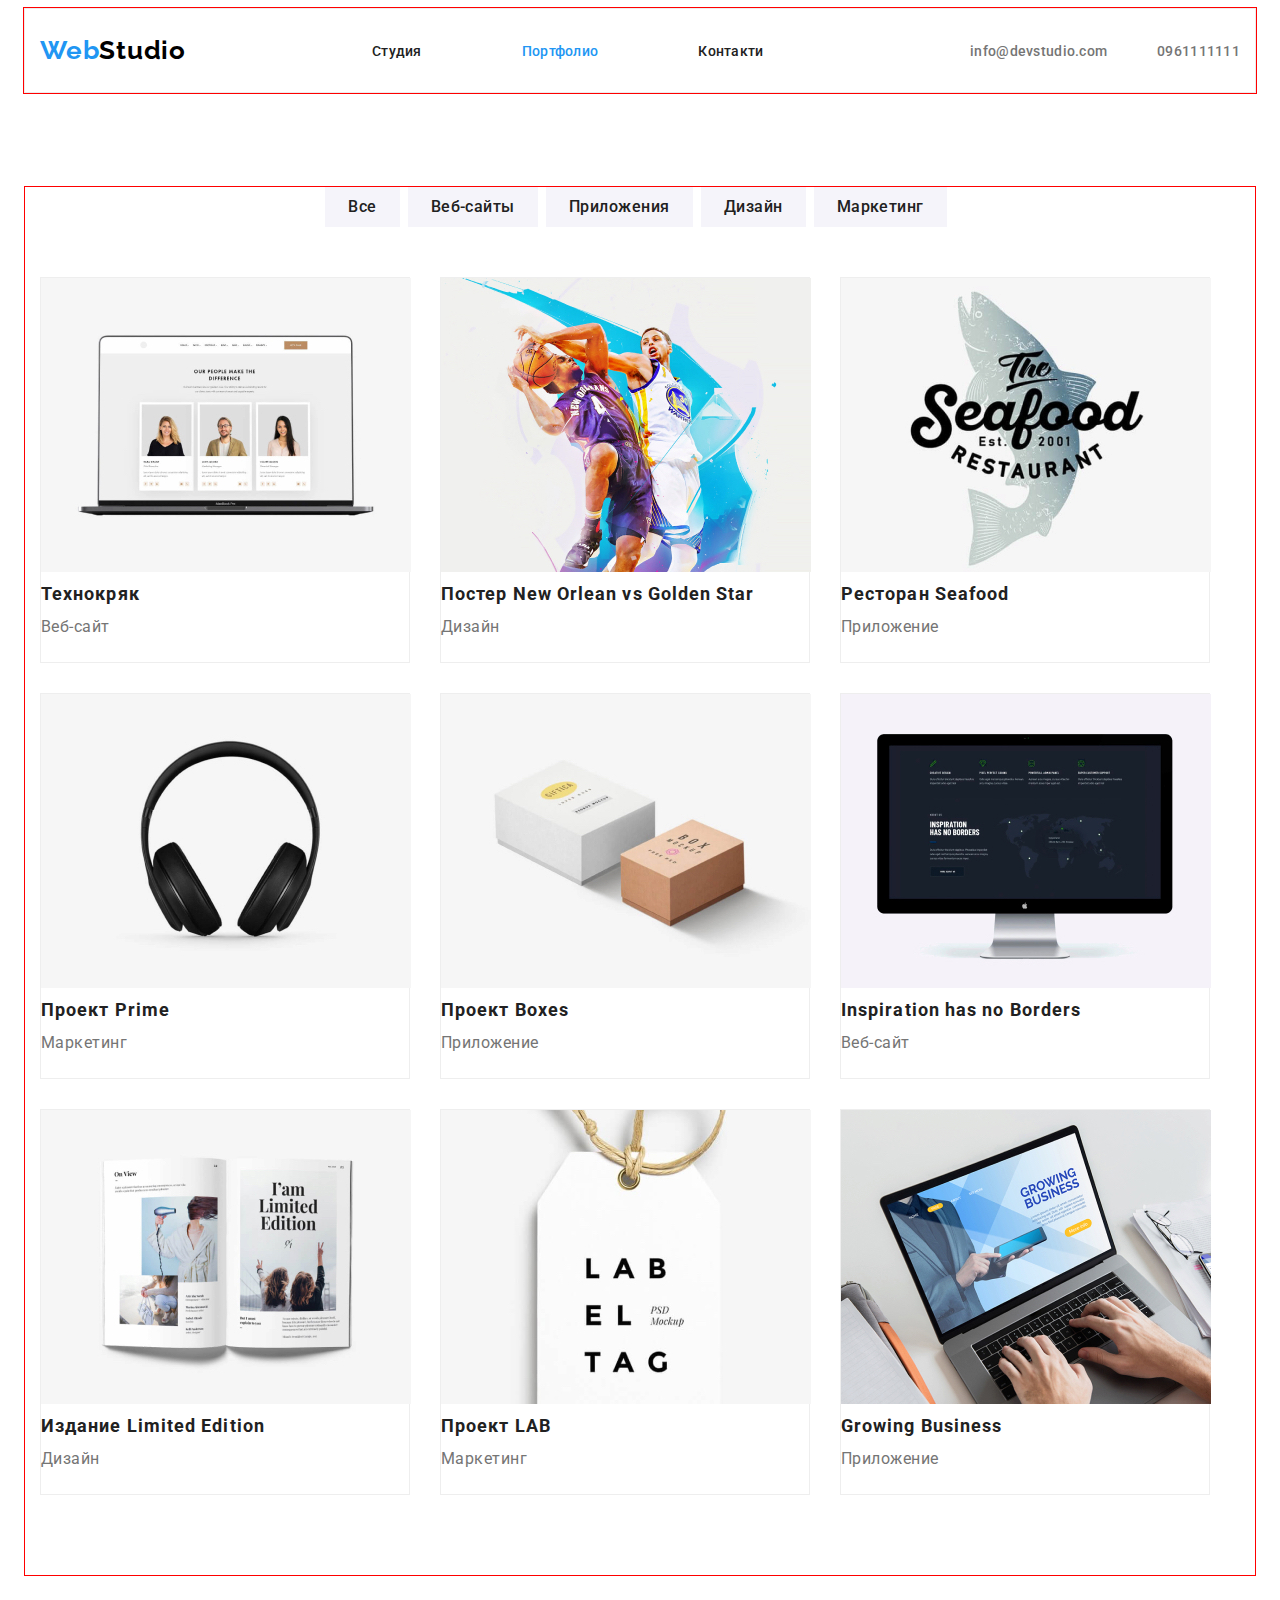
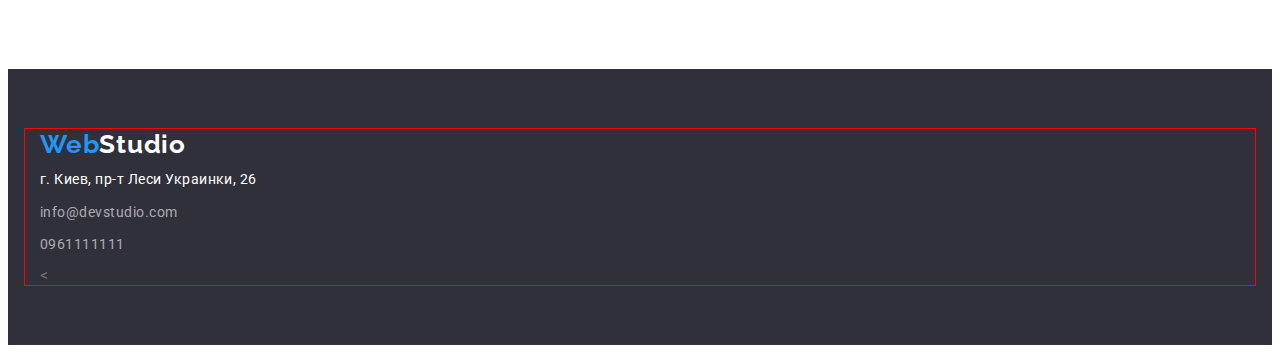
==== commit 25e6bb3a: "homework3/" ====
--- a/portfolio.html
+++ b/portfolio.html
@@ -10,7 +10,7 @@
     <link rel="preconnect" href="https://fonts.googleapis.com">
     <link rel="preconnect" href="https://fonts.gstatic.com" crossorigin>
     <link href="https://fonts.googleapis.com/css2?family=Raleway:wght@700&family=Roboto:wght@400;500;700&display=swap" rel="stylesheet">
-    <link rel="stylesheet" href="node_modules/modern-normalize/modern-normalize.css">
+    <link rel="stylesheet" href=.css/modern-normalize.css>
     <link rel="stylesheet" href="./css/styles.css">
 
 </head>
@@ -57,8 +57,8 @@
                     <li class="for-btn">
                         <button class="button" type="button">Маркетинг</button></li>
                 </ul>
-            </div>
-            <div class="container">
+
+
                 <ul class="portfolio-list list">
                     <li class="portfolio-item">
                         <div class="inform">
--- a/css/styles.css
+++ b/css/styles.css
@@ -1,401 +1,417 @@
-                                                                                                                                                                                                        :root {
-                                                                                                                                                                                                           --primary-text-color: #757575;
-                                                                                                                                                                                                           --title-text-color: #212121;
-                                                                                                                                                                                                           --accent-color: #2196F3;
-                                                                                                                                                                                                           --primary-bg-color: #ffffff;
-                                                                                                                                                                                                       }
-                                                                                                                                                                                                       
-                                                                                                                                                                                                       p,
-                                                                                                                                                                                                       h1,
-                                                                                                                                                                                                       h2,
-                                                                                                                                                                                                       h3,
-                                                                                                                                                                                                       h4,
-                                                                                                                                                                                                       h5,
-                                                                                                                                                                                                       h6 {
-                                                                                                                                                                                                           margin: 0;
-                                                                                                                                                                                                       }
-                                                                                                                                                                                                       
-                                                                                                                                                                                                       ul,
-                                                                                                                                                                                                       ol {
-                                                                                                                                                                                                           margin: 0;
-                                                                                                                                                                                                           padding-left: 0;
-                                                                                                                                                                                                       }
-                                                                                                                                                                                                       
-                                                                                                                                                                                                       .container {
-                                                                                                                                                                                                           margin: 0 auto;
-                                                                                                                                                                                                           padding-left: 15px;
-                                                                                                                                                                                                           padding-right: 15px;
-                                                                                                                                                                                                           width: 1200px;
-                                                                                                                                                                                                           outline: 1px solid red;
-                                                                                                                                                                                                       }
-                                                                                                                                                                                                       
-                                                                                                                                                                                                       body {
-                                                                                                                                                                                                           background-color: #ffffff;
-                                                                                                                                                                                                           color: var(--primary-text-color);
-                                                                                                                                                                                                           font-family: 'Roboto', sans-serif;
-                                                                                                                                                                                                           font-style: normal;
-                                                                                                                                                                                                           letter-spacing: 0.03em;
-                                                                                                                                                                                                       }
-                                                                                                                                                                                                       /* Header----------------------- */
-                                                                                                                                                                                                       
-                                                                                                                                                                                                       .link {
-                                                                                                                                                                                                           text-decoration: none;
-                                                                                                                                                                                                       }
-                                                                                                                                                                                                       
-                                                                                                                                                                                                       .header {
-                                                                                                                                                                                                           display: flex;
-                                                                                                                                                                                                           background-color: #ffffff;
-                                                                                                                                                                                                           text-transform: none;
-                                                                                                                                                                                                       }
-                                                                                                                                                                                                       
-                                                                                                                                                                                                       .header .container {
-                                                                                                                                                                                                           display: flex;
-                                                                                                                                                                                                           align-items: center;
-                                                                                                                                                                                                       }
-                                                                                                                                                                                                       
-                                                                                                                                                                                                       .header-logo {
-                                                                                                                                                                                                           margin-right: 93px;
-                                                                                                                                                                                                           text-decoration: none;
-                                                                                                                                                                                                           display: flex;
-                                                                                                                                                                                                       }
-                                                                                                                                                                                                       
-                                                                                                                                                                                                       .header-nav {
-                                                                                                                                                                                                           display: flex;
-                                                                                                                                                                                                           align-items: center;
-                                                                                                                                                                                                       }
-                                                                                                                                                                                                       
-                                                                                                                                                                                                       .header-list {
-                                                                                                                                                                                                           display: flex;
-                                                                                                                                                                                                       }
-                                                                                                                                                                                                       
-                                                                                                                                                                                                       .header-item:not(:last-child) {
-                                                                                                                                                                                                           margin-right: 50px;
-                                                                                                                                                                                                       }
-                                                                                                                                                                                                       
-                                                                                                                                                                                                       .site-contact {
-                                                                                                                                                                                                           display: flex;
-                                                                                                                                                                                                           margin-left: auto;
-                                                                                                                                                                                                       }
-                                                                                                                                                                                                       
-                                                                                                                                                                                                       .site-item:not(:last-child) {
-                                                                                                                                                                                                           margin-right: 50px;
-                                                                                                                                                                                                       }
-                                                                                                                                                                                                       
-                                                                                                                                                                                                       .header-link,
-                                                                                                                                                                                                       .contact-item {
-                                                                                                                                                                                                           color: #212121;
-                                                                                                                                                                                                           font-weight: 500;
-                                                                                                                                                                                                           font-size: 14px;
-                                                                                                                                                                                                           line-height: 1.14;
-                                                                                                                                                                                                           letter-spacing: 0.02em;
-                                                                                                                                                                                                       }
-                                                                                                                                                                                                       
-                                                                                                                                                                                                       .contact-item {
-                                                                                                                                                                                                           color: #757575;
-                                                                                                                                                                                                       }
-                                                                                                                                                                                                       
-                                                                                                                                                                                                       .list {
-                                                                                                                                                                                                           list-style: none;
-                                                                                                                                                                                                       }
-                                                                                                                                                                                                       
-                                                                                                                                                                                                       .header-link:hover,
-                                                                                                                                                                                                       .contact-item:hover,
-                                                                                                                                                                                                       .header-link:focus,
-                                                                                                                                                                                                       .contact-item:focus {
-                                                                                                                                                                                                           background-color: #ffffff;
-                                                                                                                                                                                                           color: #2196F3;
-                                                                                                                                                                                                       }
-                                                                                                                                                                                                       /* first-section------------------------  */
-                                                                                                                                                                                                       
-                                                                                                                                                                                                       .first {
-                                                                                                                                                                                                           background-color: #2f303a;
-                                                                                                                                                                                                           display: block;
-                                                                                                                                                                                                           padding-top: 200px;
-                                                                                                                                                                                                           padding-bottom: 200px;
-                                                                                                                                                                                                           margin-left: auto;
-                                                                                                                                                                                                           margin-right: auto;
-                                                                                                                                                                                                           justify-content: center;
-                                                                                                                                                                                                       }
-                                                                                                                                                                                                       
-                                                                                                                                                                                                       .first-title {
-                                                                                                                                                                                                           color: #ffffff;
-                                                                                                                                                                                                           font-family: 'Roboto';
-                                                                                                                                                                                                           font-style: normal;
-                                                                                                                                                                                                           font-weight: 900px;
-                                                                                                                                                                                                           font-size: 44px;
-                                                                                                                                                                                                           line-height: 1.36;
-                                                                                                                                                                                                           text-align: center;
-                                                                                                                                                                                                           text-transform: uppercase;
-                                                                                                                                                                                                           margin-bottom: 30px;
-                                                                                                                                                                                                           max-width: 696px;
-                                                                                                                                                                                                           margin-left: auto;
-                                                                                                                                                                                                           margin-right: auto;
-                                                                                                                                                                                                       }
-                                                                                                                                                                                                       
-                                                                                                                                                                                                       .first-btn {
-                                                                                                                                                                                                           background-color: #2196F3;
-                                                                                                                                                                                                           color: #ffffff;
-                                                                                                                                                                                                           cursor: pointer;
-                                                                                                                                                                                                           font-family: inherit;
-                                                                                                                                                                                                           font-style: normal;
-                                                                                                                                                                                                           font-weight: 700;
-                                                                                                                                                                                                           font-size: 16px;
-                                                                                                                                                                                                           line-height: 1.87;
-                                                                                                                                                                                                           text-align: center;
-                                                                                                                                                                                                           letter-spacing: 0.06em;
-                                                                                                                                                                                                           justify-content: center;
-                                                                                                                                                                                                           border-radius: 4px;
-                                                                                                                                                                                                           padding: 10px 32px;
-                                                                                                                                                                                                           margin-left: auto;
-                                                                                                                                                                                                           margin-right: auto;
-                                                                                                                                                                                                           display: flex;
-                                                                                                                                                                                                           border: red;
-                                                                                                                                                                                                       }
-                                                                                                                                                                                                       /* second----------------- */
-                                                                                                                                                                                                       
-                                                                                                                                                                                                       .second {
-                                                                                                                                                                                                           padding-top: 94px;
-                                                                                                                                                                                                           padding-bottom: 47px;
-                                                                                                                                                                                                       }
-                                                                                                                                                                                                       
-                                                                                                                                                                                                       .second-content {
-                                                                                                                                                                                                           display: flex;
-                                                                                                                                                                                                       }
-                                                                                                                                                                                                       
-                                                                                                                                                                                                       .second-list {
-                                                                                                                                                                                                           max-width: 270px;
-                                                                                                                                                                                                       }
-                                                                                                                                                                                                       
-                                                                                                                                                                                                       .second-list:not(:last-child) {
-                                                                                                                                                                                                           margin-right: 30px;
-                                                                                                                                                                                                       }
-                                                                                                                                                                                                       
-                                                                                                                                                                                                       .second-title {
-                                                                                                                                                                                                           color: #212121;
-                                                                                                                                                                                                           font-weight: 700;
-                                                                                                                                                                                                           font-size: 14px;
-                                                                                                                                                                                                           line-height: 1.14;
-                                                                                                                                                                                                           letter-spacing: 00.03em;
-                                                                                                                                                                                                           text-transform: uppercase;
-                                                                                                                                                                                                           margin-bottom: 10px;
-                                                                                                                                                                                                       }
-                                                                                                                                                                                                       
-                                                                                                                                                                                                       .second-text {
-                                                                                                                                                                                                           color: #757575;
-                                                                                                                                                                                                           font-size: 14px;
-                                                                                                                                                                                                           line-height: 1.7;
-                                                                                                                                                                                                       }
-                                                                                                                                                                                                       /* third-------------------- */
-                                                                                                                                                                                                       
-                                                                                                                                                                                                       .third {
-                                                                                                                                                                                                           padding-top: 47px;
-                                                                                                                                                                                                           padding-bottom: 94px;
-                                                                                                                                                                                                       }
-                                                                                                                                                                                                       
-                                                                                                                                                                                                       .third-title {
-                                                                                                                                                                                                           margin-bottom: 50px;
-                                                                                                                                                                                                       }
-                                                                                                                                                                                                       
-                                                                                                                                                                                                       .third-img {
-                                                                                                                                                                                                           display: flex;
-                                                                                                                                                                                                       }
-                                                                                                                                                                                                       
-                                                                                                                                                                                                       .third-item:not(:last-child) {
-                                                                                                                                                                                                           margin-right: 30px;
-                                                                                                                                                                                                       }
-                                                                                                                                                                                                       /* team---------------- */
-                                                                                                                                                                                                       
-                                                                                                                                                                                                       .team {
-                                                                                                                                                                                                           background-color: #f5f4fa;
-                                                                                                                                                                                                           padding-top: 94px;
-                                                                                                                                                                                                           padding-bottom: 94px;
-                                                                                                                                                                                                       }
-                                                                                                                                                                                                       
-                                                                                                                                                                                                       .team-list {
-                                                                                                                                                                                                           display: flex;
-                                                                                                                                                                                                       }
-                                                                                                                                                                                                       
-                                                                                                                                                                                                       .team-item {
-                                                                                                                                                                                                           width: 270px;
-                                                                                                                                                                                                       }
-                                                                                                                                                                                                       
-                                                                                                                                                                                                       .team-item:not(:last-child) {
-                                                                                                                                                                                                           margin-right: 30px;
-                                                                                                                                                                                                       }
-                                                                                                                                                                                                       
-                                                                                                                                                                                                       .third-title,
-                                                                                                                                                                                                       .team-title {
-                                                                                                                                                                                                           color: #212121;
-                                                                                                                                                                                                           font-weight: 700;
-                                                                                                                                                                                                           font-size: 36px;
-                                                                                                                                                                                                           line-height: 1.16;
-                                                                                                                                                                                                           text-align: center;
-                                                                                                                                                                                                       }
-                                                                                                                                                                                                       
-                                                                                                                                                                                                       .team-pre-title {
-                                                                                                                                                                                                           color: #212121;
-                                                                                                                                                                                                           font-weight: 500;
-                                                                                                                                                                                                           font-size: 16px;
-                                                                                                                                                                                                           line-height: 1.18;
-                                                                                                                                                                                                           text-align: center;
-                                                                                                                                                                                                           margin-bottom: 10px;
-                                                                                                                                                                                                       }
-                                                                                                                                                                                                       
-                                                                                                                                                                                                       .team-text {
-                                                                                                                                                                                                           color: #757575;
-                                                                                                                                                                                                           font-size: 16px;
-                                                                                                                                                                                                           line-height: 1.18;
-                                                                                                                                                                                                           text-align: center;
-                                                                                                                                                                                                       }
-                                                                                                                                                                                                       
-                                                                                                                                                                                                       .team-people {
-                                                                                                                                                                                                           padding-top: 30px;
-                                                                                                                                                                                                           padding-bottom: 30px;
-                                                                                                                                                                                                       }
-                                                                                                                                                                                                       /* footer---------------------- */
-                                                                                                                                                                                                       
-                                                                                                                                                                                                       .footer {
-                                                                                                                                                                                                           background-color: #2f303a;
-                                                                                                                                                                                                           height: 252px;
-                                                                                                                                                                                                           top: 2097px;
-                                                                                                                                                                                                           padding-top: 60px;
-                                                                                                                                                                                                           padding-bottom: 60px;
-                                                                                                                                                                                                       }
-                                                                                                                                                                                                       
-                                                                                                                                                                                                       .footer-addres:hover,
-                                                                                                                                                                                                       .footer-contact:hover,
-                                                                                                                                                                                                       .footer-addres:focus,
-                                                                                                                                                                                                       .footer-contact:focus {
-                                                                                                                                                                                                           background-color: #2f303a;
-                                                                                                                                                                                                           color: #2196F3;
-                                                                                                                                                                                                       }
-                                                                                                                                                                                                       
-                                                                                                                                                                                                       .footer-addres {
-                                                                                                                                                                                                           color: #ffffff;
-                                                                                                                                                                                                           font-family: roboto;
-                                                                                                                                                                                                           font-size: 14px;
-                                                                                                                                                                                                           line-height: 1.7;
-                                                                                                                                                                                                       }
-                                                                                                                                                                                                       
-                                                                                                                                                                                                       .footer-contact {
-                                                                                                                                                                                                           color: rgba(255, 255, 255, 0.6);
-                                                                                                                                                                                                           font-size: 14px;
-                                                                                                                                                                                                           line-height: 1.7;
-                                                                                                                                                                                                       }
-                                                                                                                                                                                                       
-                                                                                                                                                                                                       .logo-accent-footer {
-                                                                                                                                                                                                           color: #ffffff;
-                                                                                                                                                                                                           font-family: raleway;
-                                                                                                                                                                                                           padding-bottom: 20px;
-                                                                                                                                                                                                           text-decoration: none;
-                                                                                                                                                                                                       }
-                                                                                                                                                                                                       
-                                                                                                                                                                                                       .footer {
-                                                                                                                                                                                                           font-family: roboto;
-                                                                                                                                                                                                       }
-                                                                                                                                                                                                       
-                                                                                                                                                                                                       .footer-item {
-                                                                                                                                                                                                           margin-bottom: 9px;
-                                                                                                                                                                                                           font-style: normal;
-                                                                                                                                                                                                       }
-                                                                                                                                                                                                       /* navigation------------- */
-                                                                                                                                                                                                       
-                                                                                                                                                                                                       .for-btn {
-                                                                                                                                                                                                           padding-top: 100px;
-                                                                                                                                                                                                           padding-bottom: 20px;
-                                                                                                                                                                                                           margin-right: 8px;
-                                                                                                                                                                                                           justify-content: center;
-                                                                                                                                                                                                       }
-                                                                                                                                                                                                       
-                                                                                                                                                                                                       .button-nav {
-                                                                                                                                                                                                           display: flex;
-                                                                                                                                                                                                           justify-content: center;
-                                                                                                                                                                                                       }
-                                                                                                                                                                                                       
-                                                                                                                                                                                                       .button {
-                                                                                                                                                                                                           margin-right: 8px;
-                                                                                                                                                                                                       }
-                                                                                                                                                                                                       
-                                                                                                                                                                                                       .button {
-                                                                                                                                                                                                           background-color: #f5f4fa;
-                                                                                                                                                                                                           color: #212121;
-                                                                                                                                                                                                           font-family: inherit;
-                                                                                                                                                                                                           font-style: normal;
-                                                                                                                                                                                                           font-weight: 500;
-                                                                                                                                                                                                           font-size: 16px;
-                                                                                                                                                                                                           line-height: 1.62;
-                                                                                                                                                                                                           justify-content: center;
-                                                                                                                                                                                                           letter-spacing: 0.03em;
-                                                                                                                                                                                                           cursor: pointer;
-                                                                                                                                                                                                           border: 1px solid transparent;
-                                                                                                                                                                                                           padding: 6px 32px;
-                                                                                                                                                                                                           text-align: center;
-                                                                                                                                                                                                       }
-                                                                                                                                                                                                       /* portfolio------------------- */
-                                                                                                                                                                                                       
-                                                                                                                                                                                                       .portfolio-list {
-                                                                                                                                                                                                           padding-top: 50px;
-                                                                                                                                                                                                           padding-bottom: 94px;
-                                                                                                                                                                                                       }
-                                                                                                                                                                                                       
-                                                                                                                                                                                                       .portfolio-item {
-                                                                                                                                                                                                           width: 370px;
-                                                                                                                                                                                                       }
-                                                                                                                                                                                                       
-                                                                                                                                                                                                       .inform {
-                                                                                                                                                                                                           border: 1px solid #EEEEEE;
-                                                                                                                                                                                                           padding-bottom: 20px;
-                                                                                                                                                                                                       }
-                                                                                                                                                                                                       
-                                                                                                                                                                                                       .portfolio-list {
-                                                                                                                                                                                                           display: flex;
-                                                                                                                                                                                                           flex-wrap: wrap;
-                                                                                                                                                                                                           margin-left: -30px;
-                                                                                                                                                                                                           margin-right: -30px;
-                                                                                                                                                                                                       }
-                                                                                                                                                                                                       
-                                                                                                                                                                                                       .portfolio-item {
-                                                                                                                                                                                                           flex-basis: calc(100% / 4 - 30px);
-                                                                                                                                                                                                           margin-left: 30px;
-                                                                                                                                                                                                           margin-bottom: 30px;
-                                                                                                                                                                                                       }
-                                                                                                                                                                                                       
-                                                                                                                                                                                                       .button:hover,
-                                                                                                                                                                                                       .button:focus {
-                                                                                                                                                                                                           background-color: #2196F3;
-                                                                                                                                                                                                           color: #ffffff;
-                                                                                                                                                                                                       }
-                                                                                                                                                                                                       
-                                                                                                                                                                                                       .logo {
-                                                                                                                                                                                                           color: #2196F3;
-                                                                                                                                                                                                           font-family: 'Raleway';
-                                                                                                                                                                                                           font-style: normal;
-                                                                                                                                                                                                           font-weight: 700;
-                                                                                                                                                                                                           font-size: 26px;
-                                                                                                                                                                                                           line-height: 1.2;
-                                                                                                                                                                                                           text-align: left;
-                                                                                                                                                                                                           letter-spacing: 00.03em;
-                                                                                                                                                                                                           text-decoration: none;
-                                                                                                                                                                                                       }
-                                                                                                                                                                                                       
-                                                                                                                                                                                                       .portfolio-title {
-                                                                                                                                                                                                           font-weight: 700;
-                                                                                                                                                                                                           font-size: 18px;
-                                                                                                                                                                                                           line-height: 2;
-                                                                                                                                                                                                           color: #212121;
-                                                                                                                                                                                                           letter-spacing: 0.06em;
-                                                                                                                                                                                                       }
-                                                                                                                                                                                                       
-                                                                                                                                                                                                       .portfolio-text {
-                                                                                                                                                                                                           font-size: 16px;
-                                                                                                                                                                                                           line-height: 1.87;
-                                                                                                                                                                                                           color: #757575;
-                                                                                                                                                                                                       }
-                                                                                                                                                                                                       
-                                                                                                                                                                                                       .current {
-                                                                                                                                                                                                           color: #2196F3;
-                                                                                                                                                                                                       }
-                                                                                                                                                                                                       
-                                                                                                                                                                                                       .logo-accent {
-                                                                                                                                                                                                           color: black;
-                                                                                                                                                                                                       }+                                                                                                                                                                                                                                         :root {
+                                                                                                                                                                                                                                            --primary-text-color: #757575;
+                                                                                                                                                                                                                                            --title-text-color: #212121;
+                                                                                                                                                                                                                                            --accent-color: #2196F3;
+                                                                                                                                                                                                                                            --primary-bg-color: #ffffff;
+                                                                                                                                                                                                                                        }
+                                                                                                                                                                                                                                        
+                                                                                                                                                                                                                                        p,
+                                                                                                                                                                                                                                        h1,
+                                                                                                                                                                                                                                        h2,
+                                                                                                                                                                                                                                        h3,
+                                                                                                                                                                                                                                        h4,
+                                                                                                                                                                                                                                        h5,
+                                                                                                                                                                                                                                        h6 {
+                                                                                                                                                                                                                                            margin: 0;
+                                                                                                                                                                                                                                        }
+                                                                                                                                                                                                                                        
+                                                                                                                                                                                                                                        ul,
+                                                                                                                                                                                                                                        ol {
+                                                                                                                                                                                                                                            margin: 0;
+                                                                                                                                                                                                                                            padding-left: 0;
+                                                                                                                                                                                                                                        }
+                                                                                                                                                                                                                                        
+                                                                                                                                                                                                                                        .container {
+                                                                                                                                                                                                                                            margin: 0 auto;
+                                                                                                                                                                                                                                            padding-left: 15px;
+                                                                                                                                                                                                                                            padding-right: 15px;
+                                                                                                                                                                                                                                            width: 1200px;
+                                                                                                                                                                                                                                            outline: 1px solid red;
+                                                                                                                                                                                                                                        }
+                                                                                                                                                                                                                                        
+                                                                                                                                                                                                                                        body {
+                                                                                                                                                                                                                                            background-color: #ffffff;
+                                                                                                                                                                                                                                            color: var(--primary-text-color);
+                                                                                                                                                                                                                                            font-family: 'Roboto', sans-serif;
+                                                                                                                                                                                                                                            font-style: normal;
+                                                                                                                                                                                                                                            letter-spacing: 0.03em;
+                                                                                                                                                                                                                                        }
+                                                                                                                                                                                                                                        /* Header----------------------- */
+                                                                                                                                                                                                                                        
+                                                                                                                                                                                                                                        .link {
+                                                                                                                                                                                                                                            text-decoration: none;
+                                                                                                                                                                                                                                        }
+                                                                                                                                                                                                                                        
+                                                                                                                                                                                                                                        .header-link {
+                                                                                                                                                                                                                                            margin-right: 50px;
+                                                                                                                                                                                                                                        }
+                                                                                                                                                                                                                                        
+                                                                                                                                                                                                                                        .header-item {
+                                                                                                                                                                                                                                            padding-top: 32px;
+                                                                                                                                                                                                                                            padding-bottom: 32px;
+                                                                                                                                                                                                                                            margin-left: auto;
+                                                                                                                                                                                                                                            margin-right: auto;
+                                                                                                                                                                                                                                        }
+                                                                                                                                                                                                                                        
+                                                                                                                                                                                                                                        .header {
+                                                                                                                                                                                                                                            display: flex;
+                                                                                                                                                                                                                                            background-color: #ffffff;
+                                                                                                                                                                                                                                            text-transform: none;
+                                                                                                                                                                                                                                        }
+                                                                                                                                                                                                                                        
+                                                                                                                                                                                                                                        .header .container {
+                                                                                                                                                                                                                                            display: flex;
+                                                                                                                                                                                                                                            align-items: center;
+                                                                                                                                                                                                                                            border: 1px solid #ECECEC;
+                                                                                                                                                                                                                                        }
+                                                                                                                                                                                                                                        
+                                                                                                                                                                                                                                        .header-logo {
+                                                                                                                                                                                                                                            margin-left: auto;
+                                                                                                                                                                                                                                            margin-right: 93px;
+                                                                                                                                                                                                                                            text-decoration: none;
+                                                                                                                                                                                                                                            display: flex;
+                                                                                                                                                                                                                                        }
+                                                                                                                                                                                                                                        
+                                                                                                                                                                                                                                        .header-nav {
+                                                                                                                                                                                                                                            display: flex;
+                                                                                                                                                                                                                                            align-items: center;
+                                                                                                                                                                                                                                        }
+                                                                                                                                                                                                                                        
+                                                                                                                                                                                                                                        .header-list {
+                                                                                                                                                                                                                                            display: flex;
+                                                                                                                                                                                                                                        }
+                                                                                                                                                                                                                                        
+                                                                                                                                                                                                                                        .header-item:not(:last-child) {
+                                                                                                                                                                                                                                            margin-right: 50px;
+                                                                                                                                                                                                                                        }
+                                                                                                                                                                                                                                        
+                                                                                                                                                                                                                                        .site-contact {
+                                                                                                                                                                                                                                            display: flex;
+                                                                                                                                                                                                                                            margin-left: auto;
+                                                                                                                                                                                                                                        }
+                                                                                                                                                                                                                                        
+                                                                                                                                                                                                                                        .site-item:not(:last-child) {
+                                                                                                                                                                                                                                            margin-right: 50px;
+                                                                                                                                                                                                                                        }
+                                                                                                                                                                                                                                        
+                                                                                                                                                                                                                                        .header-link,
+                                                                                                                                                                                                                                        .contact-item {
+                                                                                                                                                                                                                                            color: #212121;
+                                                                                                                                                                                                                                            font-weight: 500;
+                                                                                                                                                                                                                                            font-size: 14px;
+                                                                                                                                                                                                                                            line-height: 1.14;
+                                                                                                                                                                                                                                            letter-spacing: 0.02em;
+                                                                                                                                                                                                                                        }
+                                                                                                                                                                                                                                        
+                                                                                                                                                                                                                                        .contact-item {
+                                                                                                                                                                                                                                            color: #757575;
+                                                                                                                                                                                                                                        }
+                                                                                                                                                                                                                                        
+                                                                                                                                                                                                                                        .list {
+                                                                                                                                                                                                                                            list-style: none;
+                                                                                                                                                                                                                                        }
+                                                                                                                                                                                                                                        
+                                                                                                                                                                                                                                        .header-link:hover,
+                                                                                                                                                                                                                                        .contact-item:hover,
+                                                                                                                                                                                                                                        .header-link:focus,
+                                                                                                                                                                                                                                        .contact-item:focus {
+                                                                                                                                                                                                                                            background-color: #ffffff;
+                                                                                                                                                                                                                                            color: #2196F3;
+                                                                                                                                                                                                                                        }
+                                                                                                                                                                                                                                        /* first-section------------------------  */
+                                                                                                                                                                                                                                        
+                                                                                                                                                                                                                                        .first {
+                                                                                                                                                                                                                                            background-color: #2f303a;
+                                                                                                                                                                                                                                            display: block;
+                                                                                                                                                                                                                                            padding-top: 200px;
+                                                                                                                                                                                                                                            padding-bottom: 200px;
+                                                                                                                                                                                                                                            margin-left: auto;
+                                                                                                                                                                                                                                            margin-right: auto;
+                                                                                                                                                                                                                                            justify-content: center;
+                                                                                                                                                                                                                                        }
+                                                                                                                                                                                                                                        
+                                                                                                                                                                                                                                        .first-title {
+                                                                                                                                                                                                                                            color: #ffffff;
+                                                                                                                                                                                                                                            font-family: 'Roboto';
+                                                                                                                                                                                                                                            font-style: normal;
+                                                                                                                                                                                                                                            font-weight: 900px;
+                                                                                                                                                                                                                                            font-size: 44px;
+                                                                                                                                                                                                                                            line-height: 1.36;
+                                                                                                                                                                                                                                            text-align: center;
+                                                                                                                                                                                                                                            text-transform: uppercase;
+                                                                                                                                                                                                                                            margin-bottom: 30px;
+                                                                                                                                                                                                                                            max-width: 696px;
+                                                                                                                                                                                                                                            letter-spacing: 00.06em;
+                                                                                                                                                                                                                                            margin-left: auto;
+                                                                                                                                                                                                                                            margin-right: auto;
+                                                                                                                                                                                                                                        }
+                                                                                                                                                                                                                                        
+                                                                                                                                                                                                                                        .first-btn {
+                                                                                                                                                                                                                                            background-color: #2196F3;
+                                                                                                                                                                                                                                            color: #ffffff;
+                                                                                                                                                                                                                                            cursor: pointer;
+                                                                                                                                                                                                                                            font-family: inherit;
+                                                                                                                                                                                                                                            font-style: normal;
+                                                                                                                                                                                                                                            font-weight: 700;
+                                                                                                                                                                                                                                            font-size: 16px;
+                                                                                                                                                                                                                                            line-height: 1.87;
+                                                                                                                                                                                                                                            text-align: center;
+                                                                                                                                                                                                                                            letter-spacing: 0.06em;
+                                                                                                                                                                                                                                            justify-content: center;
+                                                                                                                                                                                                                                            border-radius: 4px;
+                                                                                                                                                                                                                                            padding: 10px 32px;
+                                                                                                                                                                                                                                            margin-left: auto;
+                                                                                                                                                                                                                                            margin-right: auto;
+                                                                                                                                                                                                                                            display: flex;
+                                                                                                                                                                                                                                            border: red;
+                                                                                                                                                                                                                                        }
+                                                                                                                                                                                                                                        /* second----------------- */
+                                                                                                                                                                                                                                        
+                                                                                                                                                                                                                                        .second {
+                                                                                                                                                                                                                                            padding-top: 94px;
+                                                                                                                                                                                                                                            padding-bottom: 47px;
+                                                                                                                                                                                                                                        }
+                                                                                                                                                                                                                                        
+                                                                                                                                                                                                                                        .second-content {
+                                                                                                                                                                                                                                            display: flex;
+                                                                                                                                                                                                                                        }
+                                                                                                                                                                                                                                        
+                                                                                                                                                                                                                                        .second-list {
+                                                                                                                                                                                                                                            max-width: 270px;
+                                                                                                                                                                                                                                        }
+                                                                                                                                                                                                                                        
+                                                                                                                                                                                                                                        .second-list:not(:last-child) {
+                                                                                                                                                                                                                                            margin-right: 30px;
+                                                                                                                                                                                                                                        }
+                                                                                                                                                                                                                                        
+                                                                                                                                                                                                                                        .second-title {
+                                                                                                                                                                                                                                            color: #212121;
+                                                                                                                                                                                                                                            font-weight: 700;
+                                                                                                                                                                                                                                            font-size: 14px;
+                                                                                                                                                                                                                                            line-height: 1.14;
+                                                                                                                                                                                                                                            letter-spacing: 00.03em;
+                                                                                                                                                                                                                                            text-transform: uppercase;
+                                                                                                                                                                                                                                            margin-bottom: 10px;
+                                                                                                                                                                                                                                        }
+                                                                                                                                                                                                                                        
+                                                                                                                                                                                                                                        .second-text {
+                                                                                                                                                                                                                                            color: #757575;
+                                                                                                                                                                                                                                            font-size: 14px;
+                                                                                                                                                                                                                                            line-height: 1.7;
+                                                                                                                                                                                                                                        }
+                                                                                                                                                                                                                                        /* third-------------------- */
+                                                                                                                                                                                                                                        
+                                                                                                                                                                                                                                        .third {
+                                                                                                                                                                                                                                            padding-top: 47px;
+                                                                                                                                                                                                                                            padding-bottom: 94px;
+                                                                                                                                                                                                                                        }
+                                                                                                                                                                                                                                        
+                                                                                                                                                                                                                                        .third-title {
+                                                                                                                                                                                                                                            margin-bottom: 50px;
+                                                                                                                                                                                                                                        }
+                                                                                                                                                                                                                                        
+                                                                                                                                                                                                                                        .third-img {
+                                                                                                                                                                                                                                            display: flex;
+                                                                                                                                                                                                                                        }
+                                                                                                                                                                                                                                        
+                                                                                                                                                                                                                                        .third-item:not(:last-child) {
+                                                                                                                                                                                                                                            margin-right: 30px;
+                                                                                                                                                                                                                                        }
+                                                                                                                                                                                                                                        /* team---------------- */
+                                                                                                                                                                                                                                        
+                                                                                                                                                                                                                                        .team {
+                                                                                                                                                                                                                                            background-color: #f5f4fa;
+                                                                                                                                                                                                                                            padding-top: 94px;
+                                                                                                                                                                                                                                            padding-bottom: 94px;
+                                                                                                                                                                                                                                        }
+                                                                                                                                                                                                                                        
+                                                                                                                                                                                                                                        .team-list {
+                                                                                                                                                                                                                                            display: flex;
+                                                                                                                                                                                                                                        }
+                                                                                                                                                                                                                                        
+                                                                                                                                                                                                                                        .team-item {
+                                                                                                                                                                                                                                            width: 270px;
+                                                                                                                                                                                                                                        }
+                                                                                                                                                                                                                                        
+                                                                                                                                                                                                                                        .team-item:not(:last-child) {
+                                                                                                                                                                                                                                            margin-right: 30px;
+                                                                                                                                                                                                                                        }
+                                                                                                                                                                                                                                        
+                                                                                                                                                                                                                                        .third-title,
+                                                                                                                                                                                                                                        .team-title {
+                                                                                                                                                                                                                                            color: #212121;
+                                                                                                                                                                                                                                            font-weight: 700;
+                                                                                                                                                                                                                                            font-size: 36px;
+                                                                                                                                                                                                                                            line-height: 1.16;
+                                                                                                                                                                                                                                            text-align: center;
+                                                                                                                                                                                                                                        }
+                                                                                                                                                                                                                                        
+                                                                                                                                                                                                                                        .team-pre-title {
+                                                                                                                                                                                                                                            color: #212121;
+                                                                                                                                                                                                                                            font-weight: 500;
+                                                                                                                                                                                                                                            font-size: 16px;
+                                                                                                                                                                                                                                            line-height: 1.18;
+                                                                                                                                                                                                                                            text-align: center;
+                                                                                                                                                                                                                                            margin-bottom: 10px;
+                                                                                                                                                                                                                                        }
+                                                                                                                                                                                                                                        
+                                                                                                                                                                                                                                        .team-text {
+                                                                                                                                                                                                                                            color: #757575;
+                                                                                                                                                                                                                                            font-size: 16px;
+                                                                                                                                                                                                                                            line-height: 1.18;
+                                                                                                                                                                                                                                            text-align: center;
+                                                                                                                                                                                                                                        }
+                                                                                                                                                                                                                                        
+                                                                                                                                                                                                                                        .team-people {
+                                                                                                                                                                                                                                            padding-top: 30px;
+                                                                                                                                                                                                                                            padding-bottom: 30px;
+                                                                                                                                                                                                                                        }
+                                                                                                                                                                                                                                        /* footer---------------------- */
+                                                                                                                                                                                                                                        
+                                                                                                                                                                                                                                        .footer {
+                                                                                                                                                                                                                                            background-color: #2f303a;
+                                                                                                                                                                                                                                            padding-top: 60px;
+                                                                                                                                                                                                                                            padding-bottom: 60px;
+                                                                                                                                                                                                                                        }
+                                                                                                                                                                                                                                        
+                                                                                                                                                                                                                                        .footer-addres:hover,
+                                                                                                                                                                                                                                        .footer-contact:hover,
+                                                                                                                                                                                                                                        .footer-addres:focus,
+                                                                                                                                                                                                                                        .footer-contact:focus {
+                                                                                                                                                                                                                                            background-color: #2f303a;
+                                                                                                                                                                                                                                            color: #2196F3;
+                                                                                                                                                                                                                                        }
+                                                                                                                                                                                                                                        
+                                                                                                                                                                                                                                        .footer-addres {
+                                                                                                                                                                                                                                            color: #ffffff;
+                                                                                                                                                                                                                                            font-family: roboto;
+                                                                                                                                                                                                                                            font-size: 14px;
+                                                                                                                                                                                                                                            line-height: 1.7;
+                                                                                                                                                                                                                                        }
+                                                                                                                                                                                                                                        
+                                                                                                                                                                                                                                        .footer-contact {
+                                                                                                                                                                                                                                            color: rgba(255, 255, 255, 0.6);
+                                                                                                                                                                                                                                            font-size: 14px;
+                                                                                                                                                                                                                                            line-height: 1.7;
+                                                                                                                                                                                                                                        }
+                                                                                                                                                                                                                                        
+                                                                                                                                                                                                                                        .logo-accent-footer {
+                                                                                                                                                                                                                                            color: #ffffff;
+                                                                                                                                                                                                                                            font-family: raleway;
+                                                                                                                                                                                                                                            padding-bottom: 20px;
+                                                                                                                                                                                                                                            text-decoration: none;
+                                                                                                                                                                                                                                        }
+                                                                                                                                                                                                                                        
+                                                                                                                                                                                                                                        .footer {
+                                                                                                                                                                                                                                            font-family: roboto;
+                                                                                                                                                                                                                                        }
+                                                                                                                                                                                                                                        
+                                                                                                                                                                                                                                        .footer-item {
+                                                                                                                                                                                                                                            margin-bottom: 9px;
+                                                                                                                                                                                                                                            font-style: normal;
+                                                                                                                                                                                                                                        }
+                                                                                                                                                                                                                                        /* navigation------------- */
+                                                                                                                                                                                                                                        
+                                                                                                                                                                                                                                        .for-btn {
+                                                                                                                                                                                                                                            margin-right: 8px;
+                                                                                                                                                                                                                                            justify-content: center;
+                                                                                                                                                                                                                                        }
+                                                                                                                                                                                                                                        
+                                                                                                                                                                                                                                        .button-nav {
+                                                                                                                                                                                                                                            display: flex;
+                                                                                                                                                                                                                                            justify-content: center;
+                                                                                                                                                                                                                                            margin-bottom: 50px;
+                                                                                                                                                                                                                                        }
+                                                                                                                                                                                                                                        
+                                                                                                                                                                                                                                        .for-btn {
+                                                                                                                                                                                                                                            margin-right: 8px;
+                                                                                                                                                                                                                                        }
+                                                                                                                                                                                                                                        
+                                                                                                                                                                                                                                        .button {
+                                                                                                                                                                                                                                            background-color: #f5f4fa;
+                                                                                                                                                                                                                                            color: #212121;
+                                                                                                                                                                                                                                            font-family: inherit;
+                                                                                                                                                                                                                                            font-style: normal;
+                                                                                                                                                                                                                                            font-weight: 500;
+                                                                                                                                                                                                                                            font-size: 16px;
+                                                                                                                                                                                                                                            line-height: 1.62;
+                                                                                                                                                                                                                                            justify-content: center;
+                                                                                                                                                                                                                                            letter-spacing: 0.03em;
+                                                                                                                                                                                                                                            cursor: pointer;
+                                                                                                                                                                                                                                            border: 1px solid transparent;
+                                                                                                                                                                                                                                            padding: 6px 22px;
+                                                                                                                                                                                                                                            text-align: center;
+                                                                                                                                                                                                                                        }
+                                                                                                                                                                                                                                        /* portfolio------------------- */
+                                                                                                                                                                                                                                        
+                                                                                                                                                                                                                                        .portfolio-list .portfolio-list {
+                                                                                                                                                                                                                                            padding-top: 50px;
+                                                                                                                                                                                                                                            padding-bottom: 94px;
+                                                                                                                                                                                                                                        }
+                                                                                                                                                                                                                                        
+                                                                                                                                                                                                                                        .navigation {
+                                                                                                                                                                                                                                            padding-top: 94px;
+                                                                                                                                                                                                                                            padding-bottom: 94px;
+                                                                                                                                                                                                                                        }
+                                                                                                                                                                                                                                        
+                                                                                                                                                                                                                                        .portfolio-item {
+                                                                                                                                                                                                                                            width: 370px;
+                                                                                                                                                                                                                                        }
+                                                                                                                                                                                                                                        
+                                                                                                                                                                                                                                        .inform {
+                                                                                                                                                                                                                                            border: 1px solid #EEEEEE;
+                                                                                                                                                                                                                                            padding-bottom: 20px;
+                                                                                                                                                                                                                                        }
+                                                                                                                                                                                                                                        
+                                                                                                                                                                                                                                        .portfolio-list {
+                                                                                                                                                                                                                                            display: flex;
+                                                                                                                                                                                                                                            flex-wrap: wrap;
+                                                                                                                                                                                                                                            margin-left: -30px;
+                                                                                                                                                                                                                                            padding-bottom: 50px;
+                                                                                                                                                                                                                                        }
+                                                                                                                                                                                                                                        
+                                                                                                                                                                                                                                        .portfolio-item {
+                                                                                                                                                                                                                                            flex-basis: calc(100% / 4 - 30px);
+                                                                                                                                                                                                                                            margin-left: 30px;
+                                                                                                                                                                                                                                            margin-bottom: 30px;
+                                                                                                                                                                                                                                        }
+                                                                                                                                                                                                                                        
+                                                                                                                                                                                                                                        .button:hover,
+                                                                                                                                                                                                                                        .button:focus {
+                                                                                                                                                                                                                                            background-color: #2196F3;
+                                                                                                                                                                                                                                            color: #ffffff;
+                                                                                                                                                                                                                                        }
+                                                                                                                                                                                                                                        
+                                                                                                                                                                                                                                        .logo {
+                                                                                                                                                                                                                                            color: #2196F3;
+                                                                                                                                                                                                                                            font-family: 'Raleway';
+                                                                                                                                                                                                                                            font-style: normal;
+                                                                                                                                                                                                                                            font-weight: 700;
+                                                                                                                                                                                                                                            font-size: 26px;
+                                                                                                                                                                                                                                            line-height: 1.2;
+                                                                                                                                                                                                                                            text-align: left;
+                                                                                                                                                                                                                                            letter-spacing: 00.03em;
+                                                                                                                                                                                                                                            text-decoration: none;
+                                                                                                                                                                                                                                        }
+                                                                                                                                                                                                                                        
+                                                                                                                                                                                                                                        .portfolio-title {
+                                                                                                                                                                                                                                            font-weight: 700;
+                                                                                                                                                                                                                                            font-size: 18px;
+                                                                                                                                                                                                                                            line-height: 2;
+                                                                                                                                                                                                                                            color: #212121;
+                                                                                                                                                                                                                                            letter-spacing: 0.06em;
+                                                                                                                                                                                                                                        }
+                                                                                                                                                                                                                                        
+                                                                                                                                                                                                                                        .portfolio-text {
+                                                                                                                                                                                                                                            font-size: 16px;
+                                                                                                                                                                                                                                            line-height: 1.87;
+                                                                                                                                                                                                                                            color: #757575;
+                                                                                                                                                                                                                                        }
+                                                                                                                                                                                                                                        
+                                                                                                                                                                                                                                        .current {
+                                                                                                                                                                                                                                            color: #2196F3;
+                                                                                                                                                                                                                                        }
+                                                                                                                                                                                                                                        
+                                                                                                                                                                                                                                        .logo-accent {
+                                                                                                                                                                                                                                            color: black;
+                                                                                                                                                                                                                                        }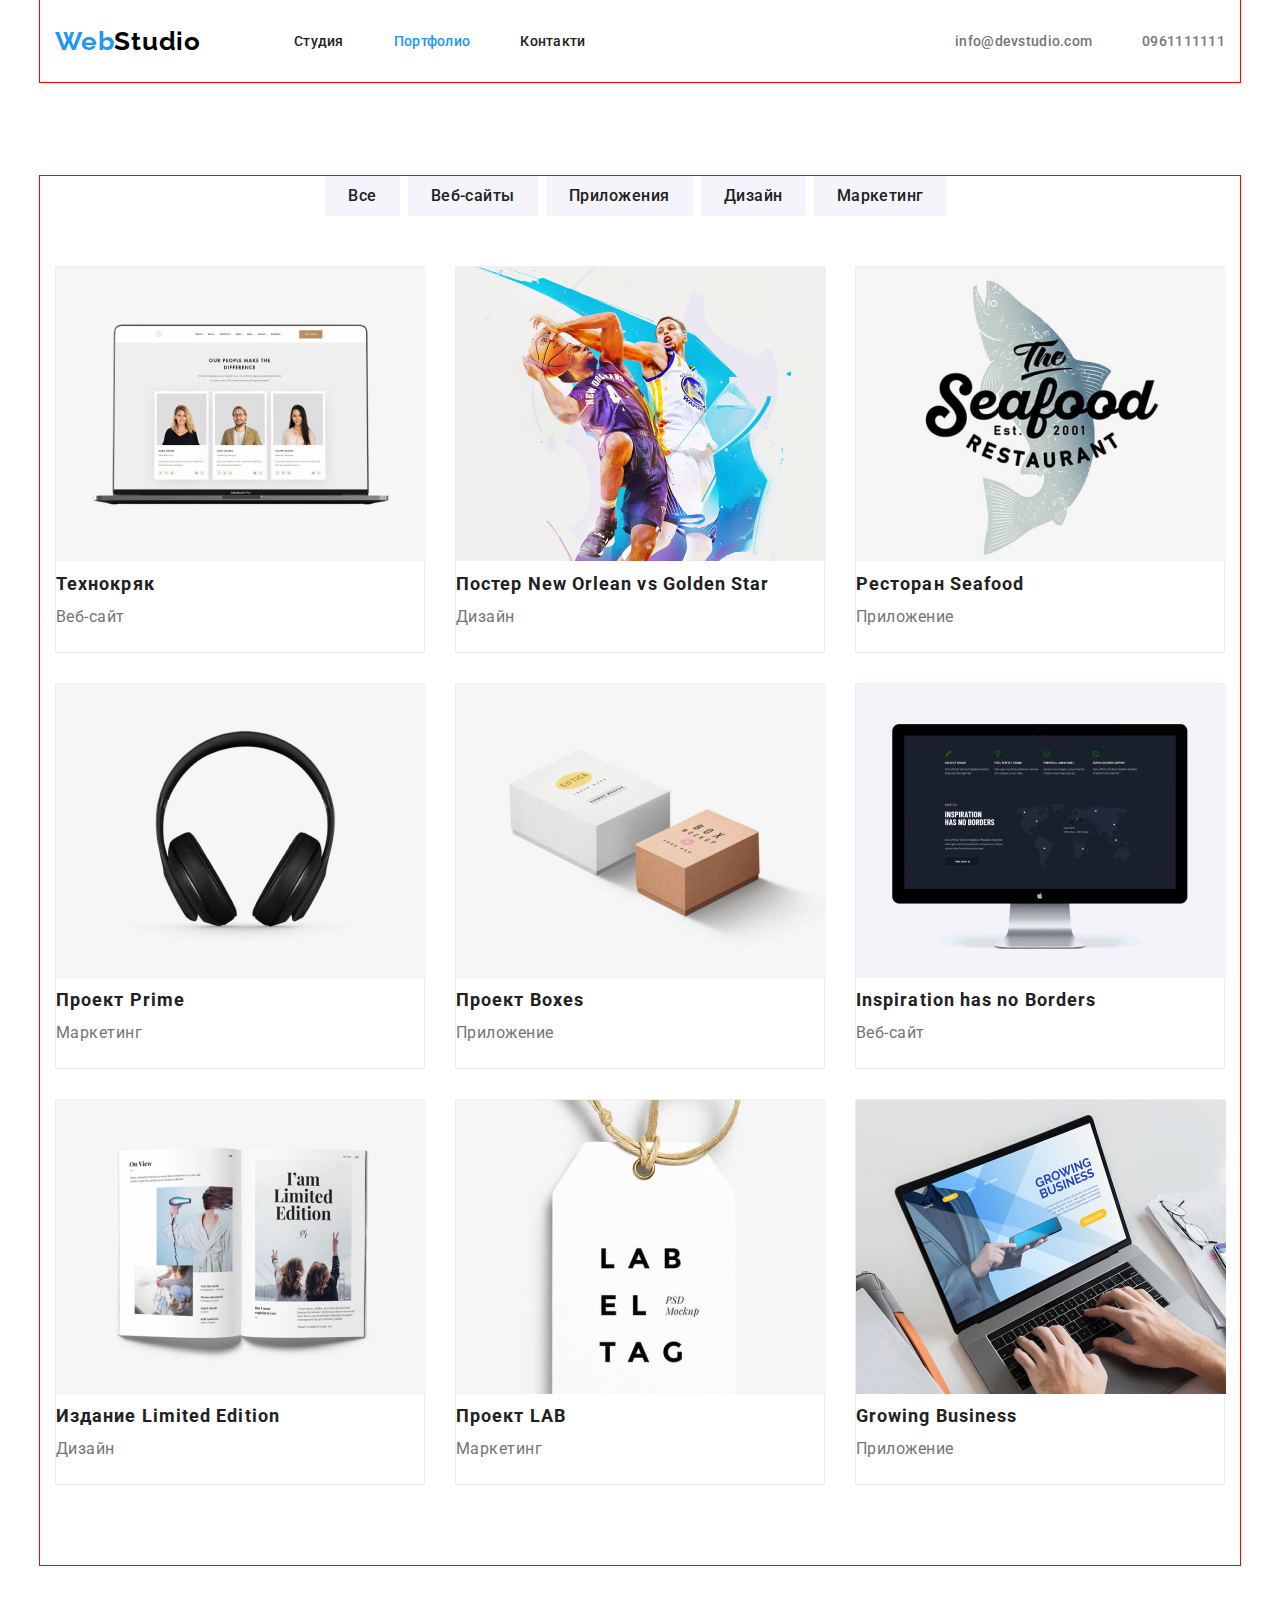
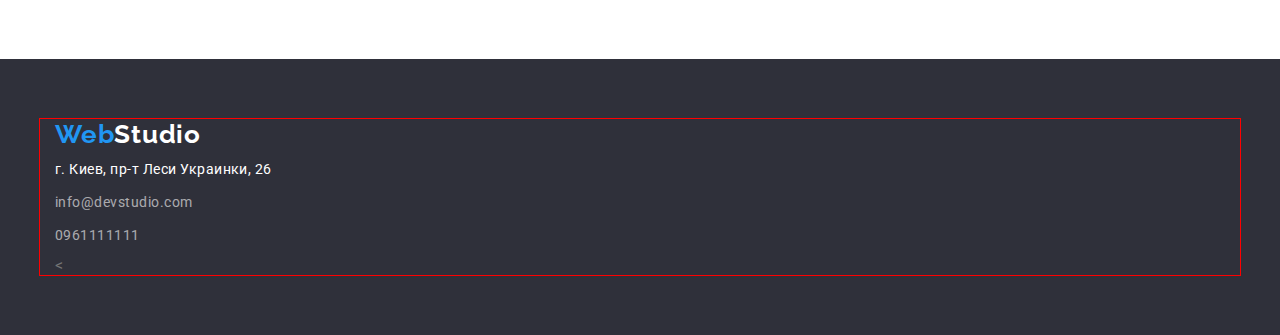
==== commit db5662ca: "hw3" ====
--- a/portfolio.html
+++ b/portfolio.html
@@ -10,26 +10,28 @@
     <link rel="preconnect" href="https://fonts.googleapis.com">
     <link rel="preconnect" href="https://fonts.gstatic.com" crossorigin>
     <link href="https://fonts.googleapis.com/css2?family=Raleway:wght@700&family=Roboto:wght@400;500;700&display=swap" rel="stylesheet">
-    <link rel="stylesheet" href=.css/modern-normalize.css>
+    <link rel="stylesheet" href="https://cdnjs.cloudflare.com/ajax/libs/modern-normalize/1.1.0/modern-normalize.css" integrity="sha512-Y0MM+V6ymRKN2zStTqzQ227DWhhp4Mzdo6gnlRnuaNCbc+YN/ZH0sBCLTM4M0oSy9c9VKiCvd4Jk44aCLrNS5Q==" crossorigin="anonymous" referrerpolicy="no-referrer"
+    />
     <link rel="stylesheet" href="./css/styles.css">
 
 </head>
 
 <body>
     <header class="header">
+
         <div class="container">
             <nav class="header-nav">
-                <a href="index.html" class="header-logo logo link">Web<span class="logo-accent">Studio</span>
-            <ul class="header-list list">
+                <a href="index.html" class="header-logo logo link">Web<span class="logo-accent">Studio</span></a>
+                <ul class="header-list list">
 
-                <li class="header-item">
-                    <a href="./index.html" class="header-link  link">Студия </a>
-                </li>
-                <li class=" header-item">
-                    <a href="./portfolio.html" class="header-link current link">Портфолио</a></li>
-                <li class=" header-item">
-                    <a href="" class="header-link link"> Контакти</a>
-                </li>
+                    <li class="header-item">
+                        <a href="./index.html" class="header-link  link">Студия </a>
+                    </li>
+                    <li class=" header-item">
+                        <a href="./portfolio.html" class="header-link current link">Портфолио</a></li>
+                    <li class=" header-item">
+                        <a href="" class="header-link link"> Контакти</a>
+                    </li>
                 </ul>
             </nav>
             <ul class="site-contact list">
@@ -41,6 +43,7 @@
                 </li>
             </ul>
         </div>
+
     </header>
     <main>
         <section class="navigation">
@@ -63,82 +66,99 @@
                     <li class="portfolio-item">
                         <div class="inform">
                             <img src="images/img-22.jpg" alt="технокряк" width="370" /> <br>
-                            <h2 class="portfolio-title">Технокряк</h2>
-                            <p class="portfolio-text">Веб-сайт</p>
-                        </div>
+                            <div class="for-portfolio">
+                                <h2 class="portfolio-title">Технокряк</h2>
+                                <p class="portfolio-text">Веб-сайт</p>
+                            </div>
                     </li>
                     <li class="portfolio-item">
                         <div class="inform">
                             <img src="images/img-3-2.jpg" alt="постер" width="370" /> <br>
-                            <h2 class="portfolio-title">Постер New Orlean vs Golden Star</h2>
-                            <p class="portfolio-text">Дизайн</p>
+                            <div class="for-portfolio">
+                                <h2 class=" portfolio-title ">Постер New Orlean vs Golden Star</h2>
+                                <p class="portfolio-text ">Дизайн </p>
+                            </div>
                         </div>
                     </li>
-                    <li class="portfolio-item">
-                        <div class="inform">
-                            <img src="images/img-4-2.jpg" alt="ресторан" width="370" /> <br>
-                            <h2 class="portfolio-title">Ресторан Seafood</h2>
-                            <p class="portfolio-text">Приложение</p>
+                    <li class="portfolio-item ">
+                        <div class="inform ">
+                            <img src="images/img-4-2.jpg " alt="ресторан " width="370 " /> <br>
+                            <div class="for-portfolio">
+                                <h2 class="portfolio-title">Ресторан Seafood</h2>
+                                <p class="portfolio-text">Приложение</p>
+                            </div>
                         </div>
                     </li>
                     <li class="portfolio-item">
                         <div class="inform">
                             <img src="images/img-5-2.jpg" alt="проект" width="370" /> <br>
-                            <h2 class="portfolio-title">Проект Prime</h2>
-                            <p class="portfolio-text">Маркетинг</p>
+                            <div class="for-portfolio">
+                                <h2 class=" portfolio-title ">Проект Prime</h2>
+                                <p class="portfolio-text ">Маркетинг</p>
+                            </div>
                         </div>
                     </li>
-                    <li class="portfolio-item">
-                        <div class="inform">
-                            <img src="images/img-6-2.jpg" alt="boxes" width="370" /> <br>
-                            <h2 class="portfolio-title">Проект Boxes</h2>
-                            <p class="portfolio-text">Приложение</p>
+                    <li class="portfolio-item ">
+                        <div class="inform ">
+                            <img src="images/img-6-2.jpg " alt="boxes " width="370 " /> <br>
+                            <div class="for-portfolio">
+                                <h2 class="portfolio-title"> Проект Boxes</h2>
+                                <p class="portfolio-text">Приложение</p>
+                            </div>
                         </div>
                     </li>
                     <li class="portfolio-item">
                         <div class="inform">
                             <img src="images/img-7-2.jpg" alt="borders" width="370" /> <br>
-                            <h2 class="portfolio-title">Inspiration has no Borders</h2>
-                            <p class="portfolio-text">Веб-сайт</p>
+                            <div class="for-portfolio">
+                                <h2 class=" portfolio-title ">Inspiration has no Borders</h2>
+                                <p class="portfolio-text ">Веб-сайт</p>
+                            </div>
                         </div>
                     </li>
-                    <li class="portfolio-item">
-                        <div class="inform">
-                            <img src="images/img-8-2.jpg" alt="издание" width="370" /> <br>
-                            <h2 class="portfolio-title">Издание Limited Edition</h2>
-                            <p class="portfolio-text">Дизайн</p>
+                    <li class="portfolio-item ">
+                        <div class="inform ">
+                            <img src="images/img-8-2.jpg " alt="издание " width="370 " /> <br>
+                            <div class="for-portfolio ">
+                                <h2 class="portfolio-title ">Издание Limited Edition</h2>
+                                <p class="portfolio-text ">Дизайн</p>
+                            </div>
                         </div>
                     </li>
-                    <li class="portfolio-item">
-                        <div class="inform">
-                            <img src="images/img-9-2.jpg" alt="lab" width="370" /> <br>
-                            <h2 class="portfolio-title">Проект LAB</h2>
-                            <p class="portfolio-text">Маркетинг</p>
+                    <li class="portfolio-item ">
+                        <div class="inform ">
+                            <img src="images/img-9-2.jpg " alt="lab " width="370 " /> <br>
+                            <div class="for-portfolio ">
+                                <h2 class="portfolio-title ">Проект LAB</h2>
+                                <p class="portfolio-text ">Маркетинг</p>
+                            </div>
                         </div>
                     </li>
-                    <li class="portfolio-item">
-                        <div class="inform">
-                            <img src="images/img-10-2.jpg" alt="Business" width="370" /> <br>
-                            <h2 class="portfolio-title">Growing Business</h2>
-                            <p class="portfolio-text">Приложение</p>
+                    <li class="portfolio-item ">
+                        <div class="inform ">
+                            <img src="images/img-10-2.jpg " alt="Business " width="370 " /> <br>
+                            <div class="for-portfolio ">
+                                <h2 class="portfolio-title ">Growing Business</h2>
+                                <p class="portfolio-text ">Приложение</p>
+                            </div>
                         </div>
                     </li>
                 </ul>
-            </div>
+                </div>
         </section>
     </main>
-    <footer class="footer">
-        <div class="container">
-            <a href="index.html" class="logo"> Web<span class="logo-accent-footer">Studio</span>
+    <footer class="footer ">
+        <div class="container ">
+            <a href="index.html " class="logo "> Web<span class="logo-accent-footer ">Studio</span>
         <address> 
            
  <ul class="footer-list list ">
-        <li class="footer-item  ">
-            <a href  class="footer-addres link" ="https://bit.ly/3pXMvUd " target="_blank " rel="noreferrer noopener ">  г. Киев, пр-т Леси Украинки, 26</a></li>
+        <li class="footer-item ">
+            <a href  class="footer-addres link " ="https://bit.ly/3pXMvUd " target="_blank " rel="noreferrer noopener ">  г. Киев, пр-т Леси Украинки, 26</a></li>
             <li class="footer-item ">
-                <a href="mailto:info@devstudio.com " class="footer-contact link">info@devstudio.com</a></li>
+                <a href="mailto:info@devstudio.com " class="footer-contact link ">info@devstudio.com</a></li>
             <li class="footer-item ">
-                <a href="tel:0961111111 " class="footer-contact link">0961111111</a></li>
+                <a href="tel:0961111111 " class="footer-contact link ">0961111111</a></li>
             </ul>
             </address>
             < </footer>
--- a/css/styles.css
+++ b/css/styles.css
@@ -1,417 +1,421 @@
-                                                                                                                                                                                                                                         :root {
-                                                                                                                                                                                                                                            --primary-text-color: #757575;
-                                                                                                                                                                                                                                            --title-text-color: #212121;
-                                                                                                                                                                                                                                            --accent-color: #2196F3;
-                                                                                                                                                                                                                                            --primary-bg-color: #ffffff;
-                                                                                                                                                                                                                                        }
-                                                                                                                                                                                                                                        
-                                                                                                                                                                                                                                        p,
-                                                                                                                                                                                                                                        h1,
-                                                                                                                                                                                                                                        h2,
-                                                                                                                                                                                                                                        h3,
-                                                                                                                                                                                                                                        h4,
-                                                                                                                                                                                                                                        h5,
-                                                                                                                                                                                                                                        h6 {
-                                                                                                                                                                                                                                            margin: 0;
-                                                                                                                                                                                                                                        }
-                                                                                                                                                                                                                                        
-                                                                                                                                                                                                                                        ul,
-                                                                                                                                                                                                                                        ol {
-                                                                                                                                                                                                                                            margin: 0;
-                                                                                                                                                                                                                                            padding-left: 0;
-                                                                                                                                                                                                                                        }
-                                                                                                                                                                                                                                        
-                                                                                                                                                                                                                                        .container {
-                                                                                                                                                                                                                                            margin: 0 auto;
-                                                                                                                                                                                                                                            padding-left: 15px;
-                                                                                                                                                                                                                                            padding-right: 15px;
-                                                                                                                                                                                                                                            width: 1200px;
-                                                                                                                                                                                                                                            outline: 1px solid red;
-                                                                                                                                                                                                                                        }
-                                                                                                                                                                                                                                        
-                                                                                                                                                                                                                                        body {
-                                                                                                                                                                                                                                            background-color: #ffffff;
-                                                                                                                                                                                                                                            color: var(--primary-text-color);
-                                                                                                                                                                                                                                            font-family: 'Roboto', sans-serif;
-                                                                                                                                                                                                                                            font-style: normal;
-                                                                                                                                                                                                                                            letter-spacing: 0.03em;
-                                                                                                                                                                                                                                        }
-                                                                                                                                                                                                                                        /* Header----------------------- */
-                                                                                                                                                                                                                                        
-                                                                                                                                                                                                                                        .link {
-                                                                                                                                                                                                                                            text-decoration: none;
-                                                                                                                                                                                                                                        }
-                                                                                                                                                                                                                                        
-                                                                                                                                                                                                                                        .header-link {
-                                                                                                                                                                                                                                            margin-right: 50px;
-                                                                                                                                                                                                                                        }
-                                                                                                                                                                                                                                        
-                                                                                                                                                                                                                                        .header-item {
-                                                                                                                                                                                                                                            padding-top: 32px;
-                                                                                                                                                                                                                                            padding-bottom: 32px;
-                                                                                                                                                                                                                                            margin-left: auto;
-                                                                                                                                                                                                                                            margin-right: auto;
-                                                                                                                                                                                                                                        }
-                                                                                                                                                                                                                                        
-                                                                                                                                                                                                                                        .header {
-                                                                                                                                                                                                                                            display: flex;
-                                                                                                                                                                                                                                            background-color: #ffffff;
-                                                                                                                                                                                                                                            text-transform: none;
-                                                                                                                                                                                                                                        }
-                                                                                                                                                                                                                                        
-                                                                                                                                                                                                                                        .header .container {
-                                                                                                                                                                                                                                            display: flex;
-                                                                                                                                                                                                                                            align-items: center;
-                                                                                                                                                                                                                                            border: 1px solid #ECECEC;
-                                                                                                                                                                                                                                        }
-                                                                                                                                                                                                                                        
-                                                                                                                                                                                                                                        .header-logo {
-                                                                                                                                                                                                                                            margin-left: auto;
-                                                                                                                                                                                                                                            margin-right: 93px;
-                                                                                                                                                                                                                                            text-decoration: none;
-                                                                                                                                                                                                                                            display: flex;
-                                                                                                                                                                                                                                        }
-                                                                                                                                                                                                                                        
-                                                                                                                                                                                                                                        .header-nav {
-                                                                                                                                                                                                                                            display: flex;
-                                                                                                                                                                                                                                            align-items: center;
-                                                                                                                                                                                                                                        }
-                                                                                                                                                                                                                                        
-                                                                                                                                                                                                                                        .header-list {
-                                                                                                                                                                                                                                            display: flex;
-                                                                                                                                                                                                                                        }
-                                                                                                                                                                                                                                        
-                                                                                                                                                                                                                                        .header-item:not(:last-child) {
-                                                                                                                                                                                                                                            margin-right: 50px;
-                                                                                                                                                                                                                                        }
-                                                                                                                                                                                                                                        
-                                                                                                                                                                                                                                        .site-contact {
-                                                                                                                                                                                                                                            display: flex;
-                                                                                                                                                                                                                                            margin-left: auto;
-                                                                                                                                                                                                                                        }
-                                                                                                                                                                                                                                        
-                                                                                                                                                                                                                                        .site-item:not(:last-child) {
-                                                                                                                                                                                                                                            margin-right: 50px;
-                                                                                                                                                                                                                                        }
-                                                                                                                                                                                                                                        
-                                                                                                                                                                                                                                        .header-link,
-                                                                                                                                                                                                                                        .contact-item {
-                                                                                                                                                                                                                                            color: #212121;
-                                                                                                                                                                                                                                            font-weight: 500;
-                                                                                                                                                                                                                                            font-size: 14px;
-                                                                                                                                                                                                                                            line-height: 1.14;
-                                                                                                                                                                                                                                            letter-spacing: 0.02em;
-                                                                                                                                                                                                                                        }
-                                                                                                                                                                                                                                        
-                                                                                                                                                                                                                                        .contact-item {
-                                                                                                                                                                                                                                            color: #757575;
-                                                                                                                                                                                                                                        }
-                                                                                                                                                                                                                                        
-                                                                                                                                                                                                                                        .list {
-                                                                                                                                                                                                                                            list-style: none;
-                                                                                                                                                                                                                                        }
-                                                                                                                                                                                                                                        
-                                                                                                                                                                                                                                        .header-link:hover,
-                                                                                                                                                                                                                                        .contact-item:hover,
-                                                                                                                                                                                                                                        .header-link:focus,
-                                                                                                                                                                                                                                        .contact-item:focus {
-                                                                                                                                                                                                                                            background-color: #ffffff;
-                                                                                                                                                                                                                                            color: #2196F3;
-                                                                                                                                                                                                                                        }
-                                                                                                                                                                                                                                        /* first-section------------------------  */
-                                                                                                                                                                                                                                        
-                                                                                                                                                                                                                                        .first {
-                                                                                                                                                                                                                                            background-color: #2f303a;
-                                                                                                                                                                                                                                            display: block;
-                                                                                                                                                                                                                                            padding-top: 200px;
-                                                                                                                                                                                                                                            padding-bottom: 200px;
-                                                                                                                                                                                                                                            margin-left: auto;
-                                                                                                                                                                                                                                            margin-right: auto;
-                                                                                                                                                                                                                                            justify-content: center;
-                                                                                                                                                                                                                                        }
-                                                                                                                                                                                                                                        
-                                                                                                                                                                                                                                        .first-title {
-                                                                                                                                                                                                                                            color: #ffffff;
-                                                                                                                                                                                                                                            font-family: 'Roboto';
-                                                                                                                                                                                                                                            font-style: normal;
-                                                                                                                                                                                                                                            font-weight: 900px;
-                                                                                                                                                                                                                                            font-size: 44px;
-                                                                                                                                                                                                                                            line-height: 1.36;
-                                                                                                                                                                                                                                            text-align: center;
-                                                                                                                                                                                                                                            text-transform: uppercase;
-                                                                                                                                                                                                                                            margin-bottom: 30px;
-                                                                                                                                                                                                                                            max-width: 696px;
-                                                                                                                                                                                                                                            letter-spacing: 00.06em;
-                                                                                                                                                                                                                                            margin-left: auto;
-                                                                                                                                                                                                                                            margin-right: auto;
-                                                                                                                                                                                                                                        }
-                                                                                                                                                                                                                                        
-                                                                                                                                                                                                                                        .first-btn {
-                                                                                                                                                                                                                                            background-color: #2196F3;
-                                                                                                                                                                                                                                            color: #ffffff;
-                                                                                                                                                                                                                                            cursor: pointer;
-                                                                                                                                                                                                                                            font-family: inherit;
-                                                                                                                                                                                                                                            font-style: normal;
-                                                                                                                                                                                                                                            font-weight: 700;
-                                                                                                                                                                                                                                            font-size: 16px;
-                                                                                                                                                                                                                                            line-height: 1.87;
-                                                                                                                                                                                                                                            text-align: center;
-                                                                                                                                                                                                                                            letter-spacing: 0.06em;
-                                                                                                                                                                                                                                            justify-content: center;
-                                                                                                                                                                                                                                            border-radius: 4px;
-                                                                                                                                                                                                                                            padding: 10px 32px;
-                                                                                                                                                                                                                                            margin-left: auto;
-                                                                                                                                                                                                                                            margin-right: auto;
-                                                                                                                                                                                                                                            display: flex;
-                                                                                                                                                                                                                                            border: red;
-                                                                                                                                                                                                                                        }
-                                                                                                                                                                                                                                        /* second----------------- */
-                                                                                                                                                                                                                                        
-                                                                                                                                                                                                                                        .second {
-                                                                                                                                                                                                                                            padding-top: 94px;
-                                                                                                                                                                                                                                            padding-bottom: 47px;
-                                                                                                                                                                                                                                        }
-                                                                                                                                                                                                                                        
-                                                                                                                                                                                                                                        .second-content {
-                                                                                                                                                                                                                                            display: flex;
-                                                                                                                                                                                                                                        }
-                                                                                                                                                                                                                                        
-                                                                                                                                                                                                                                        .second-list {
-                                                                                                                                                                                                                                            max-width: 270px;
-                                                                                                                                                                                                                                        }
-                                                                                                                                                                                                                                        
-                                                                                                                                                                                                                                        .second-list:not(:last-child) {
-                                                                                                                                                                                                                                            margin-right: 30px;
-                                                                                                                                                                                                                                        }
-                                                                                                                                                                                                                                        
-                                                                                                                                                                                                                                        .second-title {
-                                                                                                                                                                                                                                            color: #212121;
-                                                                                                                                                                                                                                            font-weight: 700;
-                                                                                                                                                                                                                                            font-size: 14px;
-                                                                                                                                                                                                                                            line-height: 1.14;
-                                                                                                                                                                                                                                            letter-spacing: 00.03em;
-                                                                                                                                                                                                                                            text-transform: uppercase;
-                                                                                                                                                                                                                                            margin-bottom: 10px;
-                                                                                                                                                                                                                                        }
-                                                                                                                                                                                                                                        
-                                                                                                                                                                                                                                        .second-text {
-                                                                                                                                                                                                                                            color: #757575;
-                                                                                                                                                                                                                                            font-size: 14px;
-                                                                                                                                                                                                                                            line-height: 1.7;
-                                                                                                                                                                                                                                        }
-                                                                                                                                                                                                                                        /* third-------------------- */
-                                                                                                                                                                                                                                        
-                                                                                                                                                                                                                                        .third {
-                                                                                                                                                                                                                                            padding-top: 47px;
-                                                                                                                                                                                                                                            padding-bottom: 94px;
-                                                                                                                                                                                                                                        }
-                                                                                                                                                                                                                                        
-                                                                                                                                                                                                                                        .third-title {
-                                                                                                                                                                                                                                            margin-bottom: 50px;
-                                                                                                                                                                                                                                        }
-                                                                                                                                                                                                                                        
-                                                                                                                                                                                                                                        .third-img {
-                                                                                                                                                                                                                                            display: flex;
-                                                                                                                                                                                                                                        }
-                                                                                                                                                                                                                                        
-                                                                                                                                                                                                                                        .third-item:not(:last-child) {
-                                                                                                                                                                                                                                            margin-right: 30px;
-                                                                                                                                                                                                                                        }
-                                                                                                                                                                                                                                        /* team---------------- */
-                                                                                                                                                                                                                                        
-                                                                                                                                                                                                                                        .team {
-                                                                                                                                                                                                                                            background-color: #f5f4fa;
-                                                                                                                                                                                                                                            padding-top: 94px;
-                                                                                                                                                                                                                                            padding-bottom: 94px;
-                                                                                                                                                                                                                                        }
-                                                                                                                                                                                                                                        
-                                                                                                                                                                                                                                        .team-list {
-                                                                                                                                                                                                                                            display: flex;
-                                                                                                                                                                                                                                        }
-                                                                                                                                                                                                                                        
-                                                                                                                                                                                                                                        .team-item {
-                                                                                                                                                                                                                                            width: 270px;
-                                                                                                                                                                                                                                        }
-                                                                                                                                                                                                                                        
-                                                                                                                                                                                                                                        .team-item:not(:last-child) {
-                                                                                                                                                                                                                                            margin-right: 30px;
-                                                                                                                                                                                                                                        }
-                                                                                                                                                                                                                                        
-                                                                                                                                                                                                                                        .third-title,
-                                                                                                                                                                                                                                        .team-title {
-                                                                                                                                                                                                                                            color: #212121;
-                                                                                                                                                                                                                                            font-weight: 700;
-                                                                                                                                                                                                                                            font-size: 36px;
-                                                                                                                                                                                                                                            line-height: 1.16;
-                                                                                                                                                                                                                                            text-align: center;
-                                                                                                                                                                                                                                        }
-                                                                                                                                                                                                                                        
-                                                                                                                                                                                                                                        .team-pre-title {
-                                                                                                                                                                                                                                            color: #212121;
-                                                                                                                                                                                                                                            font-weight: 500;
-                                                                                                                                                                                                                                            font-size: 16px;
-                                                                                                                                                                                                                                            line-height: 1.18;
-                                                                                                                                                                                                                                            text-align: center;
-                                                                                                                                                                                                                                            margin-bottom: 10px;
-                                                                                                                                                                                                                                        }
-                                                                                                                                                                                                                                        
-                                                                                                                                                                                                                                        .team-text {
-                                                                                                                                                                                                                                            color: #757575;
-                                                                                                                                                                                                                                            font-size: 16px;
-                                                                                                                                                                                                                                            line-height: 1.18;
-                                                                                                                                                                                                                                            text-align: center;
-                                                                                                                                                                                                                                        }
-                                                                                                                                                                                                                                        
-                                                                                                                                                                                                                                        .team-people {
-                                                                                                                                                                                                                                            padding-top: 30px;
-                                                                                                                                                                                                                                            padding-bottom: 30px;
-                                                                                                                                                                                                                                        }
-                                                                                                                                                                                                                                        /* footer---------------------- */
-                                                                                                                                                                                                                                        
-                                                                                                                                                                                                                                        .footer {
-                                                                                                                                                                                                                                            background-color: #2f303a;
-                                                                                                                                                                                                                                            padding-top: 60px;
-                                                                                                                                                                                                                                            padding-bottom: 60px;
-                                                                                                                                                                                                                                        }
-                                                                                                                                                                                                                                        
-                                                                                                                                                                                                                                        .footer-addres:hover,
-                                                                                                                                                                                                                                        .footer-contact:hover,
-                                                                                                                                                                                                                                        .footer-addres:focus,
-                                                                                                                                                                                                                                        .footer-contact:focus {
-                                                                                                                                                                                                                                            background-color: #2f303a;
-                                                                                                                                                                                                                                            color: #2196F3;
-                                                                                                                                                                                                                                        }
-                                                                                                                                                                                                                                        
-                                                                                                                                                                                                                                        .footer-addres {
-                                                                                                                                                                                                                                            color: #ffffff;
-                                                                                                                                                                                                                                            font-family: roboto;
-                                                                                                                                                                                                                                            font-size: 14px;
-                                                                                                                                                                                                                                            line-height: 1.7;
-                                                                                                                                                                                                                                        }
-                                                                                                                                                                                                                                        
-                                                                                                                                                                                                                                        .footer-contact {
-                                                                                                                                                                                                                                            color: rgba(255, 255, 255, 0.6);
-                                                                                                                                                                                                                                            font-size: 14px;
-                                                                                                                                                                                                                                            line-height: 1.7;
-                                                                                                                                                                                                                                        }
-                                                                                                                                                                                                                                        
-                                                                                                                                                                                                                                        .logo-accent-footer {
-                                                                                                                                                                                                                                            color: #ffffff;
-                                                                                                                                                                                                                                            font-family: raleway;
-                                                                                                                                                                                                                                            padding-bottom: 20px;
-                                                                                                                                                                                                                                            text-decoration: none;
-                                                                                                                                                                                                                                        }
-                                                                                                                                                                                                                                        
-                                                                                                                                                                                                                                        .footer {
-                                                                                                                                                                                                                                            font-family: roboto;
-                                                                                                                                                                                                                                        }
-                                                                                                                                                                                                                                        
-                                                                                                                                                                                                                                        .footer-item {
-                                                                                                                                                                                                                                            margin-bottom: 9px;
-                                                                                                                                                                                                                                            font-style: normal;
-                                                                                                                                                                                                                                        }
-                                                                                                                                                                                                                                        /* navigation------------- */
-                                                                                                                                                                                                                                        
-                                                                                                                                                                                                                                        .for-btn {
-                                                                                                                                                                                                                                            margin-right: 8px;
-                                                                                                                                                                                                                                            justify-content: center;
-                                                                                                                                                                                                                                        }
-                                                                                                                                                                                                                                        
-                                                                                                                                                                                                                                        .button-nav {
-                                                                                                                                                                                                                                            display: flex;
-                                                                                                                                                                                                                                            justify-content: center;
-                                                                                                                                                                                                                                            margin-bottom: 50px;
-                                                                                                                                                                                                                                        }
-                                                                                                                                                                                                                                        
-                                                                                                                                                                                                                                        .for-btn {
-                                                                                                                                                                                                                                            margin-right: 8px;
-                                                                                                                                                                                                                                        }
-                                                                                                                                                                                                                                        
-                                                                                                                                                                                                                                        .button {
-                                                                                                                                                                                                                                            background-color: #f5f4fa;
-                                                                                                                                                                                                                                            color: #212121;
-                                                                                                                                                                                                                                            font-family: inherit;
-                                                                                                                                                                                                                                            font-style: normal;
-                                                                                                                                                                                                                                            font-weight: 500;
-                                                                                                                                                                                                                                            font-size: 16px;
-                                                                                                                                                                                                                                            line-height: 1.62;
-                                                                                                                                                                                                                                            justify-content: center;
-                                                                                                                                                                                                                                            letter-spacing: 0.03em;
-                                                                                                                                                                                                                                            cursor: pointer;
-                                                                                                                                                                                                                                            border: 1px solid transparent;
-                                                                                                                                                                                                                                            padding: 6px 22px;
-                                                                                                                                                                                                                                            text-align: center;
-                                                                                                                                                                                                                                        }
-                                                                                                                                                                                                                                        /* portfolio------------------- */
-                                                                                                                                                                                                                                        
-                                                                                                                                                                                                                                        .portfolio-list .portfolio-list {
-                                                                                                                                                                                                                                            padding-top: 50px;
-                                                                                                                                                                                                                                            padding-bottom: 94px;
-                                                                                                                                                                                                                                        }
-                                                                                                                                                                                                                                        
-                                                                                                                                                                                                                                        .navigation {
-                                                                                                                                                                                                                                            padding-top: 94px;
-                                                                                                                                                                                                                                            padding-bottom: 94px;
-                                                                                                                                                                                                                                        }
-                                                                                                                                                                                                                                        
-                                                                                                                                                                                                                                        .portfolio-item {
-                                                                                                                                                                                                                                            width: 370px;
-                                                                                                                                                                                                                                        }
-                                                                                                                                                                                                                                        
-                                                                                                                                                                                                                                        .inform {
-                                                                                                                                                                                                                                            border: 1px solid #EEEEEE;
-                                                                                                                                                                                                                                            padding-bottom: 20px;
-                                                                                                                                                                                                                                        }
-                                                                                                                                                                                                                                        
-                                                                                                                                                                                                                                        .portfolio-list {
-                                                                                                                                                                                                                                            display: flex;
-                                                                                                                                                                                                                                            flex-wrap: wrap;
-                                                                                                                                                                                                                                            margin-left: -30px;
-                                                                                                                                                                                                                                            padding-bottom: 50px;
-                                                                                                                                                                                                                                        }
-                                                                                                                                                                                                                                        
-                                                                                                                                                                                                                                        .portfolio-item {
-                                                                                                                                                                                                                                            flex-basis: calc(100% / 4 - 30px);
-                                                                                                                                                                                                                                            margin-left: 30px;
-                                                                                                                                                                                                                                            margin-bottom: 30px;
-                                                                                                                                                                                                                                        }
-                                                                                                                                                                                                                                        
-                                                                                                                                                                                                                                        .button:hover,
-                                                                                                                                                                                                                                        .button:focus {
-                                                                                                                                                                                                                                            background-color: #2196F3;
-                                                                                                                                                                                                                                            color: #ffffff;
-                                                                                                                                                                                                                                        }
-                                                                                                                                                                                                                                        
-                                                                                                                                                                                                                                        .logo {
-                                                                                                                                                                                                                                            color: #2196F3;
-                                                                                                                                                                                                                                            font-family: 'Raleway';
-                                                                                                                                                                                                                                            font-style: normal;
-                                                                                                                                                                                                                                            font-weight: 700;
-                                                                                                                                                                                                                                            font-size: 26px;
-                                                                                                                                                                                                                                            line-height: 1.2;
-                                                                                                                                                                                                                                            text-align: left;
-                                                                                                                                                                                                                                            letter-spacing: 00.03em;
-                                                                                                                                                                                                                                            text-decoration: none;
-                                                                                                                                                                                                                                        }
-                                                                                                                                                                                                                                        
-                                                                                                                                                                                                                                        .portfolio-title {
-                                                                                                                                                                                                                                            font-weight: 700;
-                                                                                                                                                                                                                                            font-size: 18px;
-                                                                                                                                                                                                                                            line-height: 2;
-                                                                                                                                                                                                                                            color: #212121;
-                                                                                                                                                                                                                                            letter-spacing: 0.06em;
-                                                                                                                                                                                                                                        }
-                                                                                                                                                                                                                                        
-                                                                                                                                                                                                                                        .portfolio-text {
-                                                                                                                                                                                                                                            font-size: 16px;
-                                                                                                                                                                                                                                            line-height: 1.87;
-                                                                                                                                                                                                                                            color: #757575;
-                                                                                                                                                                                                                                        }
-                                                                                                                                                                                                                                        
-                                                                                                                                                                                                                                        .current {
-                                                                                                                                                                                                                                            color: #2196F3;
-                                                                                                                                                                                                                                        }
-                                                                                                                                                                                                                                        
-                                                                                                                                                                                                                                        .logo-accent {
-                                                                                                                                                                                                                                            color: black;
-                                                                                                                                                                                                                                        }+                                                                                                                                                                                                                                                      :root {
+                                                                                                                                                                                                                                                         --primary-text-color: #757575;
+                                                                                                                                                                                                                                                         --title-text-color: #212121;
+                                                                                                                                                                                                                                                         --accent-color: #2196F3;
+                                                                                                                                                                                                                                                         --primary-bg-color: #ffffff;
+                                                                                                                                                                                                                                                     }
+                                                                                                                                                                                                                                                     
+                                                                                                                                                                                                                                                     p,
+                                                                                                                                                                                                                                                     h1,
+                                                                                                                                                                                                                                                     h2,
+                                                                                                                                                                                                                                                     h3,
+                                                                                                                                                                                                                                                     h4,
+                                                                                                                                                                                                                                                     h5,
+                                                                                                                                                                                                                                                     h6 {
+                                                                                                                                                                                                                                                         margin: 0;
+                                                                                                                                                                                                                                                     }
+                                                                                                                                                                                                                                                     
+                                                                                                                                                                                                                                                     ul,
+                                                                                                                                                                                                                                                     ol {
+                                                                                                                                                                                                                                                         margin: 0;
+                                                                                                                                                                                                                                                         padding-left: 0;
+                                                                                                                                                                                                                                                     }
+                                                                                                                                                                                                                                                     
+                                                                                                                                                                                                                                                     .container {
+                                                                                                                                                                                                                                                         margin: 0 auto;
+                                                                                                                                                                                                                                                         padding-left: 15px;
+                                                                                                                                                                                                                                                         padding-right: 15px;
+                                                                                                                                                                                                                                                         width: 1200px;
+                                                                                                                                                                                                                                                         outline: 1px solid red;
+                                                                                                                                                                                                                                                     }
+                                                                                                                                                                                                                                                     
+                                                                                                                                                                                                                                                     body {
+                                                                                                                                                                                                                                                         background-color: #ffffff;
+                                                                                                                                                                                                                                                         color: var(--primary-text-color);
+                                                                                                                                                                                                                                                         font-family: 'Roboto', sans-serif;
+                                                                                                                                                                                                                                                         font-style: normal;
+                                                                                                                                                                                                                                                         letter-spacing: 0.03em;
+                                                                                                                                                                                                                                                     }
+                                                                                                                                                                                                                                                     /* Header----------------------- */
+                                                                                                                                                                                                                                                     
+                                                                                                                                                                                                                                                     .link {
+                                                                                                                                                                                                                                                         text-decoration: none;
+                                                                                                                                                                                                                                                     }
+                                                                                                                                                                                                                                                     
+                                                                                                                                                                                                                                                     .header-border {
+                                                                                                                                                                                                                                                         border: 1px solid #ECECEC;
+                                                                                                                                                                                                                                                     }
+                                                                                                                                                                                                                                                     
+                                                                                                                                                                                                                                                     .header-item {
+                                                                                                                                                                                                                                                         padding-top: 32px;
+                                                                                                                                                                                                                                                         padding-bottom: 32px;
+                                                                                                                                                                                                                                                     }
+                                                                                                                                                                                                                                                     
+                                                                                                                                                                                                                                                     .header {
+                                                                                                                                                                                                                                                         display: flex;
+                                                                                                                                                                                                                                                         background-color: #ffffff;
+                                                                                                                                                                                                                                                         text-transform: none;
+                                                                                                                                                                                                                                                     }
+                                                                                                                                                                                                                                                     
+                                                                                                                                                                                                                                                     .header .container {
+                                                                                                                                                                                                                                                         display: flex;
+                                                                                                                                                                                                                                                         align-items: center;
+                                                                                                                                                                                                                                                     }
+                                                                                                                                                                                                                                                     
+                                                                                                                                                                                                                                                     .header-logo {
+                                                                                                                                                                                                                                                         margin-right: 93px;
+                                                                                                                                                                                                                                                         text-decoration: none;
+                                                                                                                                                                                                                                                         display: flex;
+                                                                                                                                                                                                                                                     }
+                                                                                                                                                                                                                                                     
+                                                                                                                                                                                                                                                     .header-nav {
+                                                                                                                                                                                                                                                         display: flex;
+                                                                                                                                                                                                                                                         align-items: center;
+                                                                                                                                                                                                                                                     }
+                                                                                                                                                                                                                                                     
+                                                                                                                                                                                                                                                     .header-list {
+                                                                                                                                                                                                                                                         display: flex;
+                                                                                                                                                                                                                                                     }
+                                                                                                                                                                                                                                                     
+                                                                                                                                                                                                                                                     .header-item:not(:last-child) {
+                                                                                                                                                                                                                                                         margin-right: 50px;
+                                                                                                                                                                                                                                                     }
+                                                                                                                                                                                                                                                     
+                                                                                                                                                                                                                                                     .site-contact {
+                                                                                                                                                                                                                                                         display: flex;
+                                                                                                                                                                                                                                                         margin-left: auto;
+                                                                                                                                                                                                                                                     }
+                                                                                                                                                                                                                                                     
+                                                                                                                                                                                                                                                     .site-item:not(:last-child) {
+                                                                                                                                                                                                                                                         margin-right: 50px;
+                                                                                                                                                                                                                                                     }
+                                                                                                                                                                                                                                                     
+                                                                                                                                                                                                                                                     .header-link,
+                                                                                                                                                                                                                                                     .contact-item {
+                                                                                                                                                                                                                                                         color: #212121;
+                                                                                                                                                                                                                                                         font-weight: 500;
+                                                                                                                                                                                                                                                         font-size: 14px;
+                                                                                                                                                                                                                                                         line-height: 1.14;
+                                                                                                                                                                                                                                                         letter-spacing: 0.02em;
+                                                                                                                                                                                                                                                     }
+                                                                                                                                                                                                                                                     
+                                                                                                                                                                                                                                                     .contact-item {
+                                                                                                                                                                                                                                                         color: #757575;
+                                                                                                                                                                                                                                                     }
+                                                                                                                                                                                                                                                     
+                                                                                                                                                                                                                                                     .list {
+                                                                                                                                                                                                                                                         list-style: none;
+                                                                                                                                                                                                                                                     }
+                                                                                                                                                                                                                                                     
+                                                                                                                                                                                                                                                     .header-link:hover,
+                                                                                                                                                                                                                                                     .contact-item:hover,
+                                                                                                                                                                                                                                                     .header-link:focus,
+                                                                                                                                                                                                                                                     .contact-item:focus {
+                                                                                                                                                                                                                                                         background-color: #ffffff;
+                                                                                                                                                                                                                                                         color: #2196F3;
+                                                                                                                                                                                                                                                     }
+                                                                                                                                                                                                                                                     /* first-section------------------------  */
+                                                                                                                                                                                                                                                     
+                                                                                                                                                                                                                                                     .first {
+                                                                                                                                                                                                                                                         background-color: #2f303a;
+                                                                                                                                                                                                                                                         display: block;
+                                                                                                                                                                                                                                                         padding-top: 200px;
+                                                                                                                                                                                                                                                         padding-bottom: 200px;
+                                                                                                                                                                                                                                                         margin-left: auto;
+                                                                                                                                                                                                                                                         margin-right: auto;
+                                                                                                                                                                                                                                                         justify-content: center;
+                                                                                                                                                                                                                                                     }
+                                                                                                                                                                                                                                                     
+                                                                                                                                                                                                                                                     .first-title {
+                                                                                                                                                                                                                                                         color: #ffffff;
+                                                                                                                                                                                                                                                         font-family: 'Roboto';
+                                                                                                                                                                                                                                                         font-style: normal;
+                                                                                                                                                                                                                                                         font-weight: 900px;
+                                                                                                                                                                                                                                                         font-size: 44px;
+                                                                                                                                                                                                                                                         line-height: 1.36;
+                                                                                                                                                                                                                                                         text-align: center;
+                                                                                                                                                                                                                                                         text-transform: uppercase;
+                                                                                                                                                                                                                                                         margin-bottom: 30px;
+                                                                                                                                                                                                                                                         max-width: 696px;
+                                                                                                                                                                                                                                                         letter-spacing: 00.06em;
+                                                                                                                                                                                                                                                         margin-left: auto;
+                                                                                                                                                                                                                                                         margin-right: auto;
+                                                                                                                                                                                                                                                     }
+                                                                                                                                                                                                                                                     
+                                                                                                                                                                                                                                                     .first-btn {
+                                                                                                                                                                                                                                                         background-color: #2196F3;
+                                                                                                                                                                                                                                                         color: #ffffff;
+                                                                                                                                                                                                                                                         cursor: pointer;
+                                                                                                                                                                                                                                                         font-family: inherit;
+                                                                                                                                                                                                                                                         font-style: normal;
+                                                                                                                                                                                                                                                         font-weight: 700;
+                                                                                                                                                                                                                                                         font-size: 16px;
+                                                                                                                                                                                                                                                         line-height: 1.87;
+                                                                                                                                                                                                                                                         text-align: center;
+                                                                                                                                                                                                                                                         letter-spacing: 0.06em;
+                                                                                                                                                                                                                                                         justify-content: center;
+                                                                                                                                                                                                                                                         border-radius: 4px;
+                                                                                                                                                                                                                                                         padding: 10px 32px;
+                                                                                                                                                                                                                                                         margin-left: auto;
+                                                                                                                                                                                                                                                         margin-right: auto;
+                                                                                                                                                                                                                                                         display: flex;
+                                                                                                                                                                                                                                                         border: red;
+                                                                                                                                                                                                                                                     }
+                                                                                                                                                                                                                                                     /* second----------------- */
+                                                                                                                                                                                                                                                     
+                                                                                                                                                                                                                                                     .second {
+                                                                                                                                                                                                                                                         padding-top: 94px;
+                                                                                                                                                                                                                                                         padding-bottom: 47px;
+                                                                                                                                                                                                                                                     }
+                                                                                                                                                                                                                                                     
+                                                                                                                                                                                                                                                     .second-content {
+                                                                                                                                                                                                                                                         display: flex;
+                                                                                                                                                                                                                                                     }
+                                                                                                                                                                                                                                                     
+                                                                                                                                                                                                                                                     .second-list {
+                                                                                                                                                                                                                                                         max-width: 270px;
+                                                                                                                                                                                                                                                     }
+                                                                                                                                                                                                                                                     
+                                                                                                                                                                                                                                                     .second-list:not(:last-child) {
+                                                                                                                                                                                                                                                         margin-right: 30px;
+                                                                                                                                                                                                                                                     }
+                                                                                                                                                                                                                                                     
+                                                                                                                                                                                                                                                     .second-title {
+                                                                                                                                                                                                                                                         color: #212121;
+                                                                                                                                                                                                                                                         font-weight: 700;
+                                                                                                                                                                                                                                                         font-size: 14px;
+                                                                                                                                                                                                                                                         line-height: 1.14;
+                                                                                                                                                                                                                                                         letter-spacing: 00.03em;
+                                                                                                                                                                                                                                                         text-transform: uppercase;
+                                                                                                                                                                                                                                                         margin-bottom: 10px;
+                                                                                                                                                                                                                                                     }
+                                                                                                                                                                                                                                                     
+                                                                                                                                                                                                                                                     .second-text {
+                                                                                                                                                                                                                                                         color: #757575;
+                                                                                                                                                                                                                                                         font-size: 14px;
+                                                                                                                                                                                                                                                         line-height: 1.7;
+                                                                                                                                                                                                                                                     }
+                                                                                                                                                                                                                                                     /* third-------------------- */
+                                                                                                                                                                                                                                                     
+                                                                                                                                                                                                                                                     .third {
+                                                                                                                                                                                                                                                         padding-top: 47px;
+                                                                                                                                                                                                                                                         padding-bottom: 94px;
+                                                                                                                                                                                                                                                     }
+                                                                                                                                                                                                                                                     
+                                                                                                                                                                                                                                                     .third-title {
+                                                                                                                                                                                                                                                         margin-bottom: 50px;
+                                                                                                                                                                                                                                                     }
+                                                                                                                                                                                                                                                     
+                                                                                                                                                                                                                                                     .third-img {
+                                                                                                                                                                                                                                                         display: flex;
+                                                                                                                                                                                                                                                     }
+                                                                                                                                                                                                                                                     
+                                                                                                                                                                                                                                                     .third-item:not(:last-child) {
+                                                                                                                                                                                                                                                         margin-right: 30px;
+                                                                                                                                                                                                                                                     }
+                                                                                                                                                                                                                                                     /* team---------------- */
+                                                                                                                                                                                                                                                     
+                                                                                                                                                                                                                                                     .team {
+                                                                                                                                                                                                                                                         background-color: #f5f4fa;
+                                                                                                                                                                                                                                                         padding-top: 94px;
+                                                                                                                                                                                                                                                         padding-bottom: 94px;
+                                                                                                                                                                                                                                                     }
+                                                                                                                                                                                                                                                     
+                                                                                                                                                                                                                                                     .team-list {
+                                                                                                                                                                                                                                                         display: flex;
+                                                                                                                                                                                                                                                     }
+                                                                                                                                                                                                                                                     
+                                                                                                                                                                                                                                                     .team-item {
+                                                                                                                                                                                                                                                         width: 270px;
+                                                                                                                                                                                                                                                     }
+                                                                                                                                                                                                                                                     
+                                                                                                                                                                                                                                                     .team-item:not(:last-child) {
+                                                                                                                                                                                                                                                         margin-right: 30px;
+                                                                                                                                                                                                                                                     }
+                                                                                                                                                                                                                                                     
+                                                                                                                                                                                                                                                     .third-title,
+                                                                                                                                                                                                                                                     .team-title {
+                                                                                                                                                                                                                                                         color: #212121;
+                                                                                                                                                                                                                                                         font-weight: 700;
+                                                                                                                                                                                                                                                         font-size: 36px;
+                                                                                                                                                                                                                                                         line-height: 1.16;
+                                                                                                                                                                                                                                                         text-align: center;
+                                                                                                                                                                                                                                                         padding-bottom: 50px;
+                                                                                                                                                                                                                                                     }
+                                                                                                                                                                                                                                                     
+                                                                                                                                                                                                                                                     .team-pre-title {
+                                                                                                                                                                                                                                                         color: #212121;
+                                                                                                                                                                                                                                                         font-weight: 500;
+                                                                                                                                                                                                                                                         font-size: 16px;
+                                                                                                                                                                                                                                                         line-height: 1.18;
+                                                                                                                                                                                                                                                         text-align: center;
+                                                                                                                                                                                                                                                         margin-bottom: 10px;
+                                                                                                                                                                                                                                                     }
+                                                                                                                                                                                                                                                     
+                                                                                                                                                                                                                                                     .team-text {
+                                                                                                                                                                                                                                                         color: #757575;
+                                                                                                                                                                                                                                                         font-size: 16px;
+                                                                                                                                                                                                                                                         line-height: 1.18;
+                                                                                                                                                                                                                                                         text-align: center;
+                                                                                                                                                                                                                                                     }
+                                                                                                                                                                                                                                                     
+                                                                                                                                                                                                                                                     .team-people {
+                                                                                                                                                                                                                                                         padding-top: 30px;
+                                                                                                                                                                                                                                                         padding-bottom: 30px;
+                                                                                                                                                                                                                                                     }
+                                                                                                                                                                                                                                                     /* footer---------------------- */
+                                                                                                                                                                                                                                                     
+                                                                                                                                                                                                                                                     .footer {
+                                                                                                                                                                                                                                                         background-color: #2f303a;
+                                                                                                                                                                                                                                                         padding-top: 60px;
+                                                                                                                                                                                                                                                         padding-bottom: 60px;
+                                                                                                                                                                                                                                                     }
+                                                                                                                                                                                                                                                     
+                                                                                                                                                                                                                                                     .footer-addres:hover,
+                                                                                                                                                                                                                                                     .footer-contact:hover,
+                                                                                                                                                                                                                                                     .footer-addres:focus,
+                                                                                                                                                                                                                                                     .footer-contact:focus {
+                                                                                                                                                                                                                                                         background-color: #2f303a;
+                                                                                                                                                                                                                                                         color: #2196F3;
+                                                                                                                                                                                                                                                     }
+                                                                                                                                                                                                                                                     
+                                                                                                                                                                                                                                                     .footer-addres {
+                                                                                                                                                                                                                                                         color: #ffffff;
+                                                                                                                                                                                                                                                         font-family: roboto;
+                                                                                                                                                                                                                                                         font-size: 14px;
+                                                                                                                                                                                                                                                         line-height: 1.7;
+                                                                                                                                                                                                                                                     }
+                                                                                                                                                                                                                                                     
+                                                                                                                                                                                                                                                     .footer-contact {
+                                                                                                                                                                                                                                                         color: rgba(255, 255, 255, 0.6);
+                                                                                                                                                                                                                                                         font-size: 14px;
+                                                                                                                                                                                                                                                         line-height: 1.7;
+                                                                                                                                                                                                                                                     }
+                                                                                                                                                                                                                                                     
+                                                                                                                                                                                                                                                     .logo-accent-footer {
+                                                                                                                                                                                                                                                         color: #ffffff;
+                                                                                                                                                                                                                                                         font-family: raleway;
+                                                                                                                                                                                                                                                         padding-bottom: 20px;
+                                                                                                                                                                                                                                                         text-decoration: none;
+                                                                                                                                                                                                                                                     }
+                                                                                                                                                                                                                                                     
+                                                                                                                                                                                                                                                     .footer {
+                                                                                                                                                                                                                                                         font-family: roboto;
+                                                                                                                                                                                                                                                     }
+                                                                                                                                                                                                                                                     
+                                                                                                                                                                                                                                                     .footer-item {
+                                                                                                                                                                                                                                                         margin-bottom: 9px;
+                                                                                                                                                                                                                                                         font-style: normal;
+                                                                                                                                                                                                                                                     }
+                                                                                                                                                                                                                                                     /* navigation------------- */
+                                                                                                                                                                                                                                                     
+                                                                                                                                                                                                                                                     .for-btn {
+                                                                                                                                                                                                                                                         margin-right: 8px;
+                                                                                                                                                                                                                                                         justify-content: center;
+                                                                                                                                                                                                                                                     }
+                                                                                                                                                                                                                                                     
+                                                                                                                                                                                                                                                     .button-nav {
+                                                                                                                                                                                                                                                         display: flex;
+                                                                                                                                                                                                                                                         justify-content: center;
+                                                                                                                                                                                                                                                         margin-bottom: 50px;
+                                                                                                                                                                                                                                                     }
+                                                                                                                                                                                                                                                     
+                                                                                                                                                                                                                                                     .for-btn {
+                                                                                                                                                                                                                                                         margin-right: 8px;
+                                                                                                                                                                                                                                                     }
+                                                                                                                                                                                                                                                     
+                                                                                                                                                                                                                                                     .button {
+                                                                                                                                                                                                                                                         background-color: #f5f4fa;
+                                                                                                                                                                                                                                                         color: #212121;
+                                                                                                                                                                                                                                                         font-family: inherit;
+                                                                                                                                                                                                                                                         font-style: normal;
+                                                                                                                                                                                                                                                         font-weight: 500;
+                                                                                                                                                                                                                                                         font-size: 16px;
+                                                                                                                                                                                                                                                         line-height: 1.62;
+                                                                                                                                                                                                                                                         justify-content: center;
+                                                                                                                                                                                                                                                         letter-spacing: 0.03em;
+                                                                                                                                                                                                                                                         cursor: pointer;
+                                                                                                                                                                                                                                                         border: 1px solid transparent;
+                                                                                                                                                                                                                                                         padding: 6px 22px;
+                                                                                                                                                                                                                                                         text-align: center;
+                                                                                                                                                                                                                                                     }
+                                                                                                                                                                                                                                                     /* portfolio------------------- */
+                                                                                                                                                                                                                                                     
+                                                                                                                                                                                                                                                     .portfolio-list .portfolio-list {
+                                                                                                                                                                                                                                                         padding-top: 50px;
+                                                                                                                                                                                                                                                         padding-bottom: 94px;
+                                                                                                                                                                                                                                                     }
+                                                                                                                                                                                                                                                     
+                                                                                                                                                                                                                                                     .navigation {
+                                                                                                                                                                                                                                                         padding-top: 94px;
+                                                                                                                                                                                                                                                         padding-bottom: 94px;
+                                                                                                                                                                                                                                                     }
+                                                                                                                                                                                                                                                     
+                                                                                                                                                                                                                                                     .portfolio-item {
+                                                                                                                                                                                                                                                         width: 370px;
+                                                                                                                                                                                                                                                     }
+                                                                                                                                                                                                                                                     
+                                                                                                                                                                                                                                                     .container .border {
+                                                                                                                                                                                                                                                         border-bottom: 1px solid #ECECEC;
+                                                                                                                                                                                                                                                     }
+                                                                                                                                                                                                                                                     
+                                                                                                                                                                                                                                                     .inform {
+                                                                                                                                                                                                                                                         border: 1px solid #EEEEEE;
+                                                                                                                                                                                                                                                     }
+                                                                                                                                                                                                                                                     
+                                                                                                                                                                                                                                                     .portfolio-list {
+                                                                                                                                                                                                                                                         display: flex;
+                                                                                                                                                                                                                                                         flex-wrap: wrap;
+                                                                                                                                                                                                                                                         margin-left: -30px;
+                                                                                                                                                                                                                                                         padding-bottom: 50px;
+                                                                                                                                                                                                                                                     }
+                                                                                                                                                                                                                                                     
+                                                                                                                                                                                                                                                     .portfolio-item {
+                                                                                                                                                                                                                                                         flex-basis: calc(100% / 4 - 30px);
+                                                                                                                                                                                                                                                         margin-left: 30px;
+                                                                                                                                                                                                                                                         margin-bottom: 30px;
+                                                                                                                                                                                                                                                     }
+                                                                                                                                                                                                                                                     
+                                                                                                                                                                                                                                                     .button:hover,
+                                                                                                                                                                                                                                                     .button:focus {
+                                                                                                                                                                                                                                                         background-color: #2196F3;
+                                                                                                                                                                                                                                                         color: #ffffff;
+                                                                                                                                                                                                                                                     }
+                                                                                                                                                                                                                                                     
+                                                                                                                                                                                                                                                     .logo {
+                                                                                                                                                                                                                                                         color: #2196F3;
+                                                                                                                                                                                                                                                         font-family: 'Raleway';
+                                                                                                                                                                                                                                                         font-style: normal;
+                                                                                                                                                                                                                                                         font-weight: 700;
+                                                                                                                                                                                                                                                         font-size: 26px;
+                                                                                                                                                                                                                                                         line-height: 1.2;
+                                                                                                                                                                                                                                                         text-align: left;
+                                                                                                                                                                                                                                                         letter-spacing: 00.03em;
+                                                                                                                                                                                                                                                         text-decoration: none;
+                                                                                                                                                                                                                                                     }
+                                                                                                                                                                                                                                                     
+                                                                                                                                                                                                                                                     .portfolio-title {
+                                                                                                                                                                                                                                                         font-weight: 700;
+                                                                                                                                                                                                                                                         font-size: 18px;
+                                                                                                                                                                                                                                                         line-height: 2;
+                                                                                                                                                                                                                                                         color: #212121;
+                                                                                                                                                                                                                                                         letter-spacing: 0.06em;
+                                                                                                                                                                                                                                                     }
+                                                                                                                                                                                                                                                     
+                                                                                                                                                                                                                                                     .portfolio-text {
+                                                                                                                                                                                                                                                         font-size: 16px;
+                                                                                                                                                                                                                                                         line-height: 1.87;
+                                                                                                                                                                                                                                                         color: #757575;
+                                                                                                                                                                                                                                                     }
+                                                                                                                                                                                                                                                     
+                                                                                                                                                                                                                                                     .for-portfolio {
+                                                                                                                                                                                                                                                         padding-bottom: 20px;
+                                                                                                                                                                                                                                                     }
+                                                                                                                                                                                                                                                     
+                                                                                                                                                                                                                                                     .current {
+                                                                                                                                                                                                                                                         color: #2196F3;
+                                                                                                                                                                                                                                                     }
+                                                                                                                                                                                                                                                     
+                                                                                                                                                                                                                                                     .logo-accent {
+                                                                                                                                                                                                                                                         color: black;
+                                                                                                                                                                                                                                                     }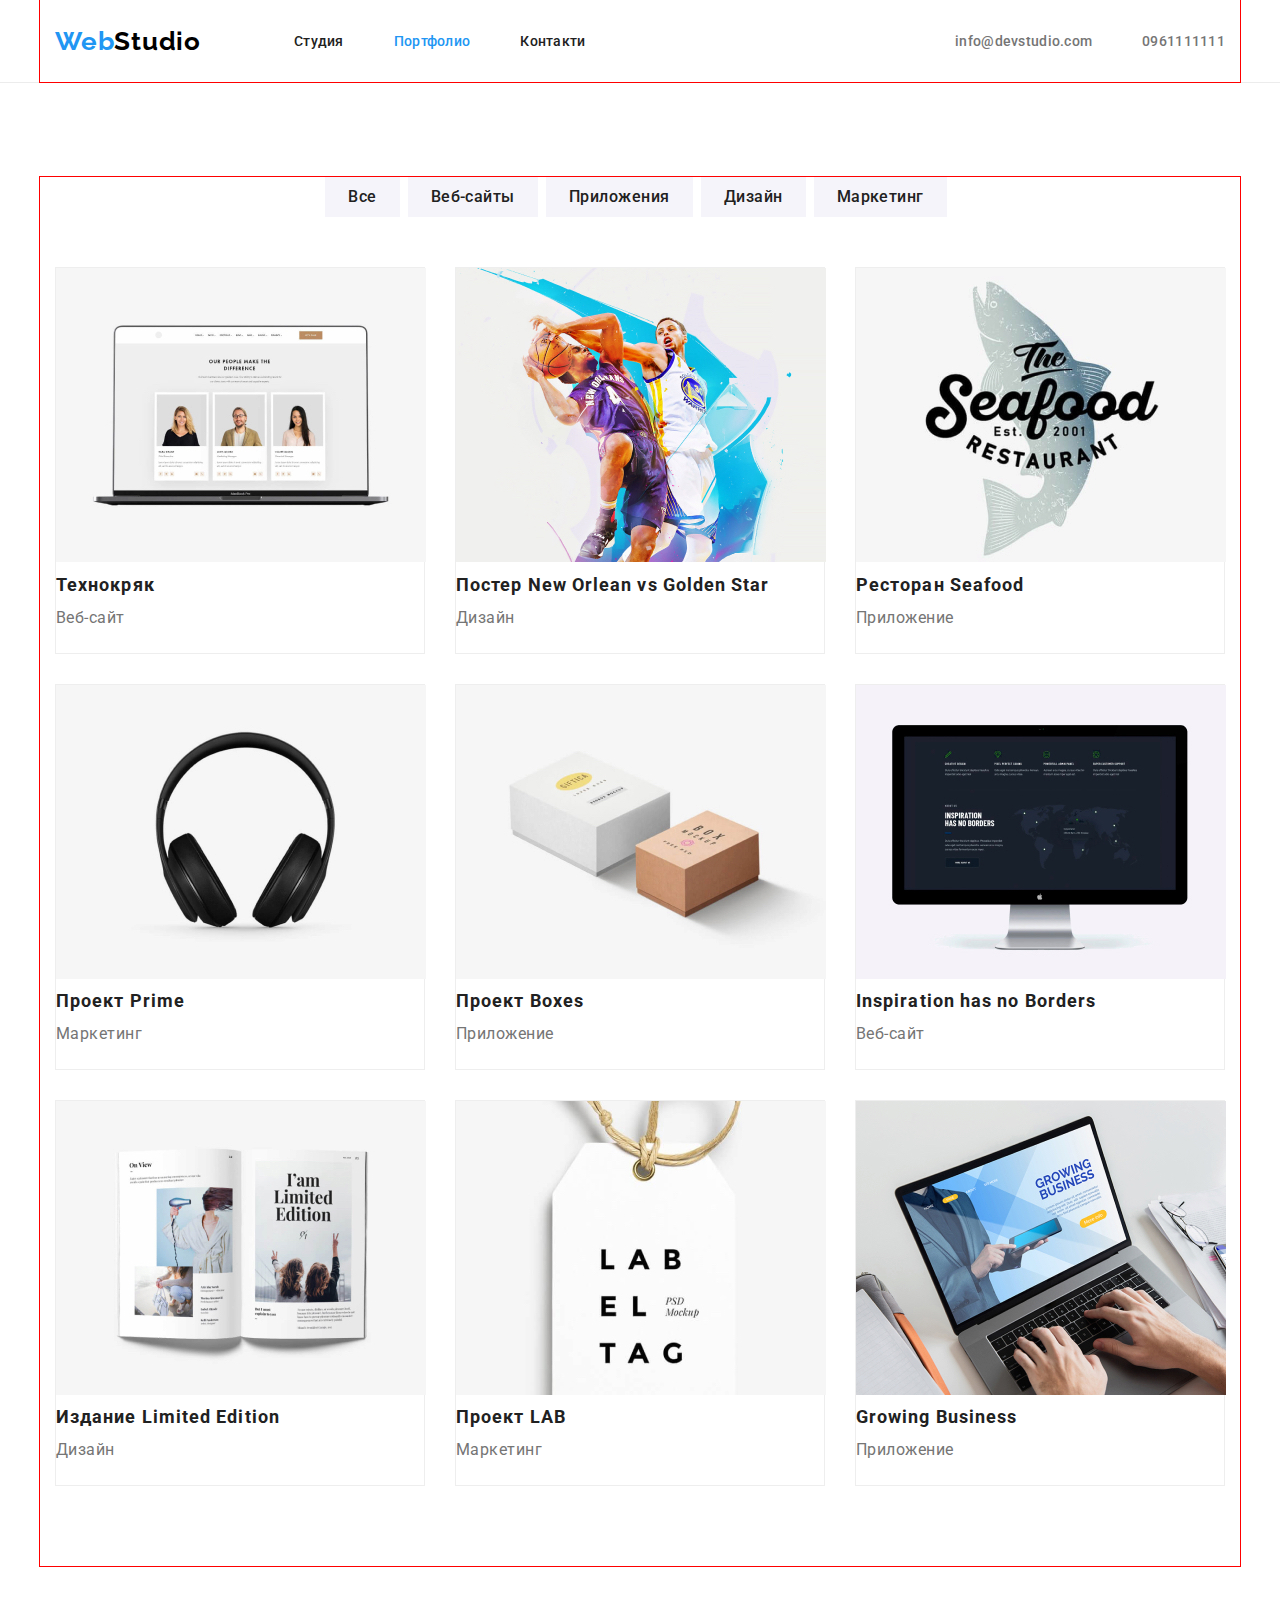
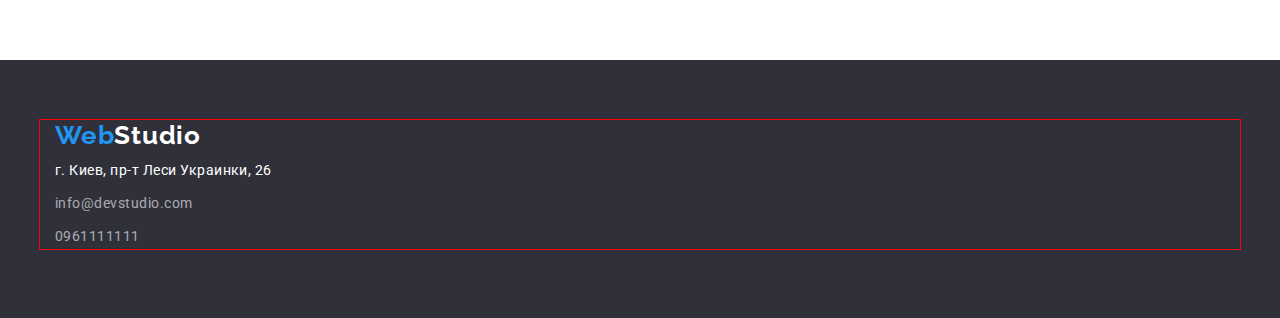
==== commit 2a51eb55: "hw3" ====
--- a/portfolio.html
+++ b/portfolio.html
@@ -151,8 +151,7 @@
         <div class="container ">
             <a href="index.html " class="logo "> Web<span class="logo-accent-footer ">Studio</span>
         <address> 
-           
- <ul class="footer-list list ">
+            <ul class="footer-list list ">
         <li class="footer-item ">
             <a href  class="footer-addres link " ="https://bit.ly/3pXMvUd " target="_blank " rel="noreferrer noopener ">  г. Киев, пр-т Леси Украинки, 26</a></li>
             <li class="footer-item ">
@@ -160,8 +159,11 @@
             <li class="footer-item ">
                 <a href="tel:0961111111 " class="footer-contact link ">0961111111</a></li>
             </ul>
+
             </address>
-            < </footer>
+        </div>
+    </footer>
 </body>
 
+
 </html>--- a/css/styles.css
+++ b/css/styles.css
@@ -1,421 +1,414 @@
-                                                                                                                                                                                                                                                      :root {
-                                                                                                                                                                                                                                                         --primary-text-color: #757575;
-                                                                                                                                                                                                                                                         --title-text-color: #212121;
-                                                                                                                                                                                                                                                         --accent-color: #2196F3;
-                                                                                                                                                                                                                                                         --primary-bg-color: #ffffff;
-                                                                                                                                                                                                                                                     }
-                                                                                                                                                                                                                                                     
-                                                                                                                                                                                                                                                     p,
-                                                                                                                                                                                                                                                     h1,
-                                                                                                                                                                                                                                                     h2,
-                                                                                                                                                                                                                                                     h3,
-                                                                                                                                                                                                                                                     h4,
-                                                                                                                                                                                                                                                     h5,
-                                                                                                                                                                                                                                                     h6 {
-                                                                                                                                                                                                                                                         margin: 0;
-                                                                                                                                                                                                                                                     }
-                                                                                                                                                                                                                                                     
-                                                                                                                                                                                                                                                     ul,
-                                                                                                                                                                                                                                                     ol {
-                                                                                                                                                                                                                                                         margin: 0;
-                                                                                                                                                                                                                                                         padding-left: 0;
-                                                                                                                                                                                                                                                     }
-                                                                                                                                                                                                                                                     
-                                                                                                                                                                                                                                                     .container {
-                                                                                                                                                                                                                                                         margin: 0 auto;
-                                                                                                                                                                                                                                                         padding-left: 15px;
-                                                                                                                                                                                                                                                         padding-right: 15px;
-                                                                                                                                                                                                                                                         width: 1200px;
-                                                                                                                                                                                                                                                         outline: 1px solid red;
-                                                                                                                                                                                                                                                     }
-                                                                                                                                                                                                                                                     
-                                                                                                                                                                                                                                                     body {
-                                                                                                                                                                                                                                                         background-color: #ffffff;
-                                                                                                                                                                                                                                                         color: var(--primary-text-color);
-                                                                                                                                                                                                                                                         font-family: 'Roboto', sans-serif;
-                                                                                                                                                                                                                                                         font-style: normal;
-                                                                                                                                                                                                                                                         letter-spacing: 0.03em;
-                                                                                                                                                                                                                                                     }
-                                                                                                                                                                                                                                                     /* Header----------------------- */
-                                                                                                                                                                                                                                                     
-                                                                                                                                                                                                                                                     .link {
-                                                                                                                                                                                                                                                         text-decoration: none;
-                                                                                                                                                                                                                                                     }
-                                                                                                                                                                                                                                                     
-                                                                                                                                                                                                                                                     .header-border {
-                                                                                                                                                                                                                                                         border: 1px solid #ECECEC;
-                                                                                                                                                                                                                                                     }
-                                                                                                                                                                                                                                                     
-                                                                                                                                                                                                                                                     .header-item {
-                                                                                                                                                                                                                                                         padding-top: 32px;
-                                                                                                                                                                                                                                                         padding-bottom: 32px;
-                                                                                                                                                                                                                                                     }
-                                                                                                                                                                                                                                                     
-                                                                                                                                                                                                                                                     .header {
-                                                                                                                                                                                                                                                         display: flex;
-                                                                                                                                                                                                                                                         background-color: #ffffff;
-                                                                                                                                                                                                                                                         text-transform: none;
-                                                                                                                                                                                                                                                     }
-                                                                                                                                                                                                                                                     
-                                                                                                                                                                                                                                                     .header .container {
-                                                                                                                                                                                                                                                         display: flex;
-                                                                                                                                                                                                                                                         align-items: center;
-                                                                                                                                                                                                                                                     }
-                                                                                                                                                                                                                                                     
-                                                                                                                                                                                                                                                     .header-logo {
-                                                                                                                                                                                                                                                         margin-right: 93px;
-                                                                                                                                                                                                                                                         text-decoration: none;
-                                                                                                                                                                                                                                                         display: flex;
-                                                                                                                                                                                                                                                     }
-                                                                                                                                                                                                                                                     
-                                                                                                                                                                                                                                                     .header-nav {
-                                                                                                                                                                                                                                                         display: flex;
-                                                                                                                                                                                                                                                         align-items: center;
-                                                                                                                                                                                                                                                     }
-                                                                                                                                                                                                                                                     
-                                                                                                                                                                                                                                                     .header-list {
-                                                                                                                                                                                                                                                         display: flex;
-                                                                                                                                                                                                                                                     }
-                                                                                                                                                                                                                                                     
-                                                                                                                                                                                                                                                     .header-item:not(:last-child) {
-                                                                                                                                                                                                                                                         margin-right: 50px;
-                                                                                                                                                                                                                                                     }
-                                                                                                                                                                                                                                                     
-                                                                                                                                                                                                                                                     .site-contact {
-                                                                                                                                                                                                                                                         display: flex;
-                                                                                                                                                                                                                                                         margin-left: auto;
-                                                                                                                                                                                                                                                     }
-                                                                                                                                                                                                                                                     
-                                                                                                                                                                                                                                                     .site-item:not(:last-child) {
-                                                                                                                                                                                                                                                         margin-right: 50px;
-                                                                                                                                                                                                                                                     }
-                                                                                                                                                                                                                                                     
-                                                                                                                                                                                                                                                     .header-link,
-                                                                                                                                                                                                                                                     .contact-item {
-                                                                                                                                                                                                                                                         color: #212121;
-                                                                                                                                                                                                                                                         font-weight: 500;
-                                                                                                                                                                                                                                                         font-size: 14px;
-                                                                                                                                                                                                                                                         line-height: 1.14;
-                                                                                                                                                                                                                                                         letter-spacing: 0.02em;
-                                                                                                                                                                                                                                                     }
-                                                                                                                                                                                                                                                     
-                                                                                                                                                                                                                                                     .contact-item {
-                                                                                                                                                                                                                                                         color: #757575;
-                                                                                                                                                                                                                                                     }
-                                                                                                                                                                                                                                                     
-                                                                                                                                                                                                                                                     .list {
-                                                                                                                                                                                                                                                         list-style: none;
-                                                                                                                                                                                                                                                     }
-                                                                                                                                                                                                                                                     
-                                                                                                                                                                                                                                                     .header-link:hover,
-                                                                                                                                                                                                                                                     .contact-item:hover,
-                                                                                                                                                                                                                                                     .header-link:focus,
-                                                                                                                                                                                                                                                     .contact-item:focus {
-                                                                                                                                                                                                                                                         background-color: #ffffff;
-                                                                                                                                                                                                                                                         color: #2196F3;
-                                                                                                                                                                                                                                                     }
-                                                                                                                                                                                                                                                     /* first-section------------------------  */
-                                                                                                                                                                                                                                                     
-                                                                                                                                                                                                                                                     .first {
-                                                                                                                                                                                                                                                         background-color: #2f303a;
-                                                                                                                                                                                                                                                         display: block;
-                                                                                                                                                                                                                                                         padding-top: 200px;
-                                                                                                                                                                                                                                                         padding-bottom: 200px;
-                                                                                                                                                                                                                                                         margin-left: auto;
-                                                                                                                                                                                                                                                         margin-right: auto;
-                                                                                                                                                                                                                                                         justify-content: center;
-                                                                                                                                                                                                                                                     }
-                                                                                                                                                                                                                                                     
-                                                                                                                                                                                                                                                     .first-title {
-                                                                                                                                                                                                                                                         color: #ffffff;
-                                                                                                                                                                                                                                                         font-family: 'Roboto';
-                                                                                                                                                                                                                                                         font-style: normal;
-                                                                                                                                                                                                                                                         font-weight: 900px;
-                                                                                                                                                                                                                                                         font-size: 44px;
-                                                                                                                                                                                                                                                         line-height: 1.36;
-                                                                                                                                                                                                                                                         text-align: center;
-                                                                                                                                                                                                                                                         text-transform: uppercase;
-                                                                                                                                                                                                                                                         margin-bottom: 30px;
-                                                                                                                                                                                                                                                         max-width: 696px;
-                                                                                                                                                                                                                                                         letter-spacing: 00.06em;
-                                                                                                                                                                                                                                                         margin-left: auto;
-                                                                                                                                                                                                                                                         margin-right: auto;
-                                                                                                                                                                                                                                                     }
-                                                                                                                                                                                                                                                     
-                                                                                                                                                                                                                                                     .first-btn {
-                                                                                                                                                                                                                                                         background-color: #2196F3;
-                                                                                                                                                                                                                                                         color: #ffffff;
-                                                                                                                                                                                                                                                         cursor: pointer;
-                                                                                                                                                                                                                                                         font-family: inherit;
-                                                                                                                                                                                                                                                         font-style: normal;
-                                                                                                                                                                                                                                                         font-weight: 700;
-                                                                                                                                                                                                                                                         font-size: 16px;
-                                                                                                                                                                                                                                                         line-height: 1.87;
-                                                                                                                                                                                                                                                         text-align: center;
-                                                                                                                                                                                                                                                         letter-spacing: 0.06em;
-                                                                                                                                                                                                                                                         justify-content: center;
-                                                                                                                                                                                                                                                         border-radius: 4px;
-                                                                                                                                                                                                                                                         padding: 10px 32px;
-                                                                                                                                                                                                                                                         margin-left: auto;
-                                                                                                                                                                                                                                                         margin-right: auto;
-                                                                                                                                                                                                                                                         display: flex;
-                                                                                                                                                                                                                                                         border: red;
-                                                                                                                                                                                                                                                     }
-                                                                                                                                                                                                                                                     /* second----------------- */
-                                                                                                                                                                                                                                                     
-                                                                                                                                                                                                                                                     .second {
-                                                                                                                                                                                                                                                         padding-top: 94px;
-                                                                                                                                                                                                                                                         padding-bottom: 47px;
-                                                                                                                                                                                                                                                     }
-                                                                                                                                                                                                                                                     
-                                                                                                                                                                                                                                                     .second-content {
-                                                                                                                                                                                                                                                         display: flex;
-                                                                                                                                                                                                                                                     }
-                                                                                                                                                                                                                                                     
-                                                                                                                                                                                                                                                     .second-list {
-                                                                                                                                                                                                                                                         max-width: 270px;
-                                                                                                                                                                                                                                                     }
-                                                                                                                                                                                                                                                     
-                                                                                                                                                                                                                                                     .second-list:not(:last-child) {
-                                                                                                                                                                                                                                                         margin-right: 30px;
-                                                                                                                                                                                                                                                     }
-                                                                                                                                                                                                                                                     
-                                                                                                                                                                                                                                                     .second-title {
-                                                                                                                                                                                                                                                         color: #212121;
-                                                                                                                                                                                                                                                         font-weight: 700;
-                                                                                                                                                                                                                                                         font-size: 14px;
-                                                                                                                                                                                                                                                         line-height: 1.14;
-                                                                                                                                                                                                                                                         letter-spacing: 00.03em;
-                                                                                                                                                                                                                                                         text-transform: uppercase;
-                                                                                                                                                                                                                                                         margin-bottom: 10px;
-                                                                                                                                                                                                                                                     }
-                                                                                                                                                                                                                                                     
-                                                                                                                                                                                                                                                     .second-text {
-                                                                                                                                                                                                                                                         color: #757575;
-                                                                                                                                                                                                                                                         font-size: 14px;
-                                                                                                                                                                                                                                                         line-height: 1.7;
-                                                                                                                                                                                                                                                     }
-                                                                                                                                                                                                                                                     /* third-------------------- */
-                                                                                                                                                                                                                                                     
-                                                                                                                                                                                                                                                     .third {
-                                                                                                                                                                                                                                                         padding-top: 47px;
-                                                                                                                                                                                                                                                         padding-bottom: 94px;
-                                                                                                                                                                                                                                                     }
-                                                                                                                                                                                                                                                     
-                                                                                                                                                                                                                                                     .third-title {
-                                                                                                                                                                                                                                                         margin-bottom: 50px;
-                                                                                                                                                                                                                                                     }
-                                                                                                                                                                                                                                                     
-                                                                                                                                                                                                                                                     .third-img {
-                                                                                                                                                                                                                                                         display: flex;
-                                                                                                                                                                                                                                                     }
-                                                                                                                                                                                                                                                     
-                                                                                                                                                                                                                                                     .third-item:not(:last-child) {
-                                                                                                                                                                                                                                                         margin-right: 30px;
-                                                                                                                                                                                                                                                     }
-                                                                                                                                                                                                                                                     /* team---------------- */
-                                                                                                                                                                                                                                                     
-                                                                                                                                                                                                                                                     .team {
-                                                                                                                                                                                                                                                         background-color: #f5f4fa;
-                                                                                                                                                                                                                                                         padding-top: 94px;
-                                                                                                                                                                                                                                                         padding-bottom: 94px;
-                                                                                                                                                                                                                                                     }
-                                                                                                                                                                                                                                                     
-                                                                                                                                                                                                                                                     .team-list {
-                                                                                                                                                                                                                                                         display: flex;
-                                                                                                                                                                                                                                                     }
-                                                                                                                                                                                                                                                     
-                                                                                                                                                                                                                                                     .team-item {
-                                                                                                                                                                                                                                                         width: 270px;
-                                                                                                                                                                                                                                                     }
-                                                                                                                                                                                                                                                     
-                                                                                                                                                                                                                                                     .team-item:not(:last-child) {
-                                                                                                                                                                                                                                                         margin-right: 30px;
-                                                                                                                                                                                                                                                     }
-                                                                                                                                                                                                                                                     
-                                                                                                                                                                                                                                                     .third-title,
-                                                                                                                                                                                                                                                     .team-title {
-                                                                                                                                                                                                                                                         color: #212121;
-                                                                                                                                                                                                                                                         font-weight: 700;
-                                                                                                                                                                                                                                                         font-size: 36px;
-                                                                                                                                                                                                                                                         line-height: 1.16;
-                                                                                                                                                                                                                                                         text-align: center;
-                                                                                                                                                                                                                                                         padding-bottom: 50px;
-                                                                                                                                                                                                                                                     }
-                                                                                                                                                                                                                                                     
-                                                                                                                                                                                                                                                     .team-pre-title {
-                                                                                                                                                                                                                                                         color: #212121;
-                                                                                                                                                                                                                                                         font-weight: 500;
-                                                                                                                                                                                                                                                         font-size: 16px;
-                                                                                                                                                                                                                                                         line-height: 1.18;
-                                                                                                                                                                                                                                                         text-align: center;
-                                                                                                                                                                                                                                                         margin-bottom: 10px;
-                                                                                                                                                                                                                                                     }
-                                                                                                                                                                                                                                                     
-                                                                                                                                                                                                                                                     .team-text {
-                                                                                                                                                                                                                                                         color: #757575;
-                                                                                                                                                                                                                                                         font-size: 16px;
-                                                                                                                                                                                                                                                         line-height: 1.18;
-                                                                                                                                                                                                                                                         text-align: center;
-                                                                                                                                                                                                                                                     }
-                                                                                                                                                                                                                                                     
-                                                                                                                                                                                                                                                     .team-people {
-                                                                                                                                                                                                                                                         padding-top: 30px;
-                                                                                                                                                                                                                                                         padding-bottom: 30px;
-                                                                                                                                                                                                                                                     }
-                                                                                                                                                                                                                                                     /* footer---------------------- */
-                                                                                                                                                                                                                                                     
-                                                                                                                                                                                                                                                     .footer {
-                                                                                                                                                                                                                                                         background-color: #2f303a;
-                                                                                                                                                                                                                                                         padding-top: 60px;
-                                                                                                                                                                                                                                                         padding-bottom: 60px;
-                                                                                                                                                                                                                                                     }
-                                                                                                                                                                                                                                                     
-                                                                                                                                                                                                                                                     .footer-addres:hover,
-                                                                                                                                                                                                                                                     .footer-contact:hover,
-                                                                                                                                                                                                                                                     .footer-addres:focus,
-                                                                                                                                                                                                                                                     .footer-contact:focus {
-                                                                                                                                                                                                                                                         background-color: #2f303a;
-                                                                                                                                                                                                                                                         color: #2196F3;
-                                                                                                                                                                                                                                                     }
-                                                                                                                                                                                                                                                     
-                                                                                                                                                                                                                                                     .footer-addres {
-                                                                                                                                                                                                                                                         color: #ffffff;
-                                                                                                                                                                                                                                                         font-family: roboto;
-                                                                                                                                                                                                                                                         font-size: 14px;
-                                                                                                                                                                                                                                                         line-height: 1.7;
-                                                                                                                                                                                                                                                     }
-                                                                                                                                                                                                                                                     
-                                                                                                                                                                                                                                                     .footer-contact {
-                                                                                                                                                                                                                                                         color: rgba(255, 255, 255, 0.6);
-                                                                                                                                                                                                                                                         font-size: 14px;
-                                                                                                                                                                                                                                                         line-height: 1.7;
-                                                                                                                                                                                                                                                     }
-                                                                                                                                                                                                                                                     
-                                                                                                                                                                                                                                                     .logo-accent-footer {
-                                                                                                                                                                                                                                                         color: #ffffff;
-                                                                                                                                                                                                                                                         font-family: raleway;
-                                                                                                                                                                                                                                                         padding-bottom: 20px;
-                                                                                                                                                                                                                                                         text-decoration: none;
-                                                                                                                                                                                                                                                     }
-                                                                                                                                                                                                                                                     
-                                                                                                                                                                                                                                                     .footer {
-                                                                                                                                                                                                                                                         font-family: roboto;
-                                                                                                                                                                                                                                                     }
-                                                                                                                                                                                                                                                     
-                                                                                                                                                                                                                                                     .footer-item {
-                                                                                                                                                                                                                                                         margin-bottom: 9px;
-                                                                                                                                                                                                                                                         font-style: normal;
-                                                                                                                                                                                                                                                     }
-                                                                                                                                                                                                                                                     /* navigation------------- */
-                                                                                                                                                                                                                                                     
-                                                                                                                                                                                                                                                     .for-btn {
-                                                                                                                                                                                                                                                         margin-right: 8px;
-                                                                                                                                                                                                                                                         justify-content: center;
-                                                                                                                                                                                                                                                     }
-                                                                                                                                                                                                                                                     
-                                                                                                                                                                                                                                                     .button-nav {
-                                                                                                                                                                                                                                                         display: flex;
-                                                                                                                                                                                                                                                         justify-content: center;
-                                                                                                                                                                                                                                                         margin-bottom: 50px;
-                                                                                                                                                                                                                                                     }
-                                                                                                                                                                                                                                                     
-                                                                                                                                                                                                                                                     .for-btn {
-                                                                                                                                                                                                                                                         margin-right: 8px;
-                                                                                                                                                                                                                                                     }
-                                                                                                                                                                                                                                                     
-                                                                                                                                                                                                                                                     .button {
-                                                                                                                                                                                                                                                         background-color: #f5f4fa;
-                                                                                                                                                                                                                                                         color: #212121;
-                                                                                                                                                                                                                                                         font-family: inherit;
-                                                                                                                                                                                                                                                         font-style: normal;
-                                                                                                                                                                                                                                                         font-weight: 500;
-                                                                                                                                                                                                                                                         font-size: 16px;
-                                                                                                                                                                                                                                                         line-height: 1.62;
-                                                                                                                                                                                                                                                         justify-content: center;
-                                                                                                                                                                                                                                                         letter-spacing: 0.03em;
-                                                                                                                                                                                                                                                         cursor: pointer;
-                                                                                                                                                                                                                                                         border: 1px solid transparent;
-                                                                                                                                                                                                                                                         padding: 6px 22px;
-                                                                                                                                                                                                                                                         text-align: center;
-                                                                                                                                                                                                                                                     }
-                                                                                                                                                                                                                                                     /* portfolio------------------- */
-                                                                                                                                                                                                                                                     
-                                                                                                                                                                                                                                                     .portfolio-list .portfolio-list {
-                                                                                                                                                                                                                                                         padding-top: 50px;
-                                                                                                                                                                                                                                                         padding-bottom: 94px;
-                                                                                                                                                                                                                                                     }
-                                                                                                                                                                                                                                                     
-                                                                                                                                                                                                                                                     .navigation {
-                                                                                                                                                                                                                                                         padding-top: 94px;
-                                                                                                                                                                                                                                                         padding-bottom: 94px;
-                                                                                                                                                                                                                                                     }
-                                                                                                                                                                                                                                                     
-                                                                                                                                                                                                                                                     .portfolio-item {
-                                                                                                                                                                                                                                                         width: 370px;
-                                                                                                                                                                                                                                                     }
-                                                                                                                                                                                                                                                     
-                                                                                                                                                                                                                                                     .container .border {
-                                                                                                                                                                                                                                                         border-bottom: 1px solid #ECECEC;
-                                                                                                                                                                                                                                                     }
-                                                                                                                                                                                                                                                     
-                                                                                                                                                                                                                                                     .inform {
-                                                                                                                                                                                                                                                         border: 1px solid #EEEEEE;
-                                                                                                                                                                                                                                                     }
-                                                                                                                                                                                                                                                     
-                                                                                                                                                                                                                                                     .portfolio-list {
-                                                                                                                                                                                                                                                         display: flex;
-                                                                                                                                                                                                                                                         flex-wrap: wrap;
-                                                                                                                                                                                                                                                         margin-left: -30px;
-                                                                                                                                                                                                                                                         padding-bottom: 50px;
-                                                                                                                                                                                                                                                     }
-                                                                                                                                                                                                                                                     
-                                                                                                                                                                                                                                                     .portfolio-item {
-                                                                                                                                                                                                                                                         flex-basis: calc(100% / 4 - 30px);
-                                                                                                                                                                                                                                                         margin-left: 30px;
-                                                                                                                                                                                                                                                         margin-bottom: 30px;
-                                                                                                                                                                                                                                                     }
-                                                                                                                                                                                                                                                     
-                                                                                                                                                                                                                                                     .button:hover,
-                                                                                                                                                                                                                                                     .button:focus {
-                                                                                                                                                                                                                                                         background-color: #2196F3;
-                                                                                                                                                                                                                                                         color: #ffffff;
-                                                                                                                                                                                                                                                     }
-                                                                                                                                                                                                                                                     
-                                                                                                                                                                                                                                                     .logo {
-                                                                                                                                                                                                                                                         color: #2196F3;
-                                                                                                                                                                                                                                                         font-family: 'Raleway';
-                                                                                                                                                                                                                                                         font-style: normal;
-                                                                                                                                                                                                                                                         font-weight: 700;
-                                                                                                                                                                                                                                                         font-size: 26px;
-                                                                                                                                                                                                                                                         line-height: 1.2;
-                                                                                                                                                                                                                                                         text-align: left;
-                                                                                                                                                                                                                                                         letter-spacing: 00.03em;
-                                                                                                                                                                                                                                                         text-decoration: none;
-                                                                                                                                                                                                                                                     }
-                                                                                                                                                                                                                                                     
-                                                                                                                                                                                                                                                     .portfolio-title {
-                                                                                                                                                                                                                                                         font-weight: 700;
-                                                                                                                                                                                                                                                         font-size: 18px;
-                                                                                                                                                                                                                                                         line-height: 2;
-                                                                                                                                                                                                                                                         color: #212121;
-                                                                                                                                                                                                                                                         letter-spacing: 0.06em;
-                                                                                                                                                                                                                                                     }
-                                                                                                                                                                                                                                                     
-                                                                                                                                                                                                                                                     .portfolio-text {
-                                                                                                                                                                                                                                                         font-size: 16px;
-                                                                                                                                                                                                                                                         line-height: 1.87;
-                                                                                                                                                                                                                                                         color: #757575;
-                                                                                                                                                                                                                                                     }
-                                                                                                                                                                                                                                                     
-                                                                                                                                                                                                                                                     .for-portfolio {
-                                                                                                                                                                                                                                                         padding-bottom: 20px;
-                                                                                                                                                                                                                                                     }
-                                                                                                                                                                                                                                                     
-                                                                                                                                                                                                                                                     .current {
-                                                                                                                                                                                                                                                         color: #2196F3;
-                                                                                                                                                                                                                                                     }
-                                                                                                                                                                                                                                                     
-                                                                                                                                                                                                                                                     .logo-accent {
-                                                                                                                                                                                                                                                         color: black;
-                                                                                                                                                                                                                                                     }+                                                                                                                                                                                                                                                             :root {
+                                                                                                                                                                                                                                                                --primary-text-color: #757575;
+                                                                                                                                                                                                                                                                --title-text-color: #212121;
+                                                                                                                                                                                                                                                                --accent-color: #2196F3;
+                                                                                                                                                                                                                                                                --primary-bg-color: #ffffff;
+                                                                                                                                                                                                                                                            }
+                                                                                                                                                                                                                                                            
+                                                                                                                                                                                                                                                            p,
+                                                                                                                                                                                                                                                            h1,
+                                                                                                                                                                                                                                                            h2,
+                                                                                                                                                                                                                                                            h3,
+                                                                                                                                                                                                                                                            h4,
+                                                                                                                                                                                                                                                            h5,
+                                                                                                                                                                                                                                                            h6 {
+                                                                                                                                                                                                                                                                margin: 0;
+                                                                                                                                                                                                                                                            }
+                                                                                                                                                                                                                                                            
+                                                                                                                                                                                                                                                            ul,
+                                                                                                                                                                                                                                                            ol {
+                                                                                                                                                                                                                                                                margin: 0;
+                                                                                                                                                                                                                                                                padding-left: 0;
+                                                                                                                                                                                                                                                            }
+                                                                                                                                                                                                                                                            
+                                                                                                                                                                                                                                                            .container {
+                                                                                                                                                                                                                                                                margin: 0 auto;
+                                                                                                                                                                                                                                                                padding-left: 15px;
+                                                                                                                                                                                                                                                                padding-right: 15px;
+                                                                                                                                                                                                                                                                width: 1200px;
+                                                                                                                                                                                                                                                                outline: 1px solid red;
+                                                                                                                                                                                                                                                            }
+                                                                                                                                                                                                                                                            
+                                                                                                                                                                                                                                                            body {
+                                                                                                                                                                                                                                                                background-color: #ffffff;
+                                                                                                                                                                                                                                                                color: var(--primary-text-color);
+                                                                                                                                                                                                                                                                font-family: 'Roboto', sans-serif;
+                                                                                                                                                                                                                                                                font-style: normal;
+                                                                                                                                                                                                                                                                letter-spacing: 0.03em;
+                                                                                                                                                                                                                                                            }
+                                                                                                                                                                                                                                                            /* Header----------------------- */
+                                                                                                                                                                                                                                                            
+                                                                                                                                                                                                                                                            .link {
+                                                                                                                                                                                                                                                                text-decoration: none;
+                                                                                                                                                                                                                                                            }
+                                                                                                                                                                                                                                                            
+                                                                                                                                                                                                                                                            .header-item {
+                                                                                                                                                                                                                                                                padding-top: 32px;
+                                                                                                                                                                                                                                                                padding-bottom: 32px;
+                                                                                                                                                                                                                                                            }
+                                                                                                                                                                                                                                                            
+                                                                                                                                                                                                                                                            .header {
+                                                                                                                                                                                                                                                                display: flex;
+                                                                                                                                                                                                                                                                background-color: #ffffff;
+                                                                                                                                                                                                                                                                border-bottom: 1px solid #ECECEC;
+                                                                                                                                                                                                                                                                text-transform: none;
+                                                                                                                                                                                                                                                            }
+                                                                                                                                                                                                                                                            
+                                                                                                                                                                                                                                                            .header .container {
+                                                                                                                                                                                                                                                                display: flex;
+                                                                                                                                                                                                                                                                align-items: center;
+                                                                                                                                                                                                                                                            }
+                                                                                                                                                                                                                                                            
+                                                                                                                                                                                                                                                            .header-logo {
+                                                                                                                                                                                                                                                                margin-right: 93px;
+                                                                                                                                                                                                                                                                text-decoration: none;
+                                                                                                                                                                                                                                                                display: flex;
+                                                                                                                                                                                                                                                            }
+                                                                                                                                                                                                                                                            
+                                                                                                                                                                                                                                                            .header-nav {
+                                                                                                                                                                                                                                                                display: flex;
+                                                                                                                                                                                                                                                                align-items: center;
+                                                                                                                                                                                                                                                            }
+                                                                                                                                                                                                                                                            
+                                                                                                                                                                                                                                                            .header-list {
+                                                                                                                                                                                                                                                                display: flex;
+                                                                                                                                                                                                                                                            }
+                                                                                                                                                                                                                                                            
+                                                                                                                                                                                                                                                            .header-item:not(:last-child) {
+                                                                                                                                                                                                                                                                margin-right: 50px;
+                                                                                                                                                                                                                                                            }
+                                                                                                                                                                                                                                                            
+                                                                                                                                                                                                                                                            .site-contact {
+                                                                                                                                                                                                                                                                display: flex;
+                                                                                                                                                                                                                                                                margin-left: auto;
+                                                                                                                                                                                                                                                            }
+                                                                                                                                                                                                                                                            
+                                                                                                                                                                                                                                                            .site-item:not(:last-child) {
+                                                                                                                                                                                                                                                                margin-right: 50px;
+                                                                                                                                                                                                                                                            }
+                                                                                                                                                                                                                                                            
+                                                                                                                                                                                                                                                            .header-link,
+                                                                                                                                                                                                                                                            .contact-item {
+                                                                                                                                                                                                                                                                color: #212121;
+                                                                                                                                                                                                                                                                font-weight: 500;
+                                                                                                                                                                                                                                                                font-size: 14px;
+                                                                                                                                                                                                                                                                line-height: 1.14;
+                                                                                                                                                                                                                                                                letter-spacing: 0.02em;
+                                                                                                                                                                                                                                                            }
+                                                                                                                                                                                                                                                            
+                                                                                                                                                                                                                                                            .contact-item {
+                                                                                                                                                                                                                                                                color: #757575;
+                                                                                                                                                                                                                                                            }
+                                                                                                                                                                                                                                                            
+                                                                                                                                                                                                                                                            .list {
+                                                                                                                                                                                                                                                                list-style: none;
+                                                                                                                                                                                                                                                            }
+                                                                                                                                                                                                                                                            
+                                                                                                                                                                                                                                                            .header-link:hover,
+                                                                                                                                                                                                                                                            .contact-item:hover,
+                                                                                                                                                                                                                                                            .header-link:focus,
+                                                                                                                                                                                                                                                            .contact-item:focus {
+                                                                                                                                                                                                                                                                background-color: #ffffff;
+                                                                                                                                                                                                                                                                color: #2196F3;
+                                                                                                                                                                                                                                                            }
+                                                                                                                                                                                                                                                            /* first-section------------------------  */
+                                                                                                                                                                                                                                                            
+                                                                                                                                                                                                                                                            .first {
+                                                                                                                                                                                                                                                                background-color: #2f303a;
+                                                                                                                                                                                                                                                                display: block;
+                                                                                                                                                                                                                                                                padding-top: 200px;
+                                                                                                                                                                                                                                                                padding-bottom: 200px;
+                                                                                                                                                                                                                                                                margin-left: auto;
+                                                                                                                                                                                                                                                                margin-right: auto;
+                                                                                                                                                                                                                                                                justify-content: center;
+                                                                                                                                                                                                                                                            }
+                                                                                                                                                                                                                                                            
+                                                                                                                                                                                                                                                            .first-title {
+                                                                                                                                                                                                                                                                color: #ffffff;
+                                                                                                                                                                                                                                                                font-family: 'Roboto';
+                                                                                                                                                                                                                                                                font-style: normal;
+                                                                                                                                                                                                                                                                font-weight: 900px;
+                                                                                                                                                                                                                                                                font-size: 44px;
+                                                                                                                                                                                                                                                                line-height: 1.36;
+                                                                                                                                                                                                                                                                text-align: center;
+                                                                                                                                                                                                                                                                text-transform: uppercase;
+                                                                                                                                                                                                                                                                margin-bottom: 30px;
+                                                                                                                                                                                                                                                                max-width: 696px;
+                                                                                                                                                                                                                                                                letter-spacing: 00.06em;
+                                                                                                                                                                                                                                                                margin-left: auto;
+                                                                                                                                                                                                                                                                margin-right: auto;
+                                                                                                                                                                                                                                                            }
+                                                                                                                                                                                                                                                            
+                                                                                                                                                                                                                                                            .first-btn {
+                                                                                                                                                                                                                                                                background-color: #2196F3;
+                                                                                                                                                                                                                                                                color: #ffffff;
+                                                                                                                                                                                                                                                                cursor: pointer;
+                                                                                                                                                                                                                                                                font-family: inherit;
+                                                                                                                                                                                                                                                                font-style: normal;
+                                                                                                                                                                                                                                                                font-weight: 700;
+                                                                                                                                                                                                                                                                font-size: 16px;
+                                                                                                                                                                                                                                                                line-height: 1.87;
+                                                                                                                                                                                                                                                                text-align: center;
+                                                                                                                                                                                                                                                                letter-spacing: 0.06em;
+                                                                                                                                                                                                                                                                justify-content: center;
+                                                                                                                                                                                                                                                                border-radius: 4px;
+                                                                                                                                                                                                                                                                padding: 10px 32px;
+                                                                                                                                                                                                                                                                margin-left: auto;
+                                                                                                                                                                                                                                                                margin-right: auto;
+                                                                                                                                                                                                                                                                display: flex;
+                                                                                                                                                                                                                                                                border: red;
+                                                                                                                                                                                                                                                            }
+                                                                                                                                                                                                                                                            /* second----------------- */
+                                                                                                                                                                                                                                                            
+                                                                                                                                                                                                                                                            .second {
+                                                                                                                                                                                                                                                                padding-top: 94px;
+                                                                                                                                                                                                                                                                padding-bottom: 47px;
+                                                                                                                                                                                                                                                            }
+                                                                                                                                                                                                                                                            
+                                                                                                                                                                                                                                                            .second-content {
+                                                                                                                                                                                                                                                                display: flex;
+                                                                                                                                                                                                                                                            }
+                                                                                                                                                                                                                                                            
+                                                                                                                                                                                                                                                            .second-list {
+                                                                                                                                                                                                                                                                max-width: 270px;
+                                                                                                                                                                                                                                                            }
+                                                                                                                                                                                                                                                            
+                                                                                                                                                                                                                                                            .second-list:not(:last-child) {
+                                                                                                                                                                                                                                                                margin-right: 30px;
+                                                                                                                                                                                                                                                            }
+                                                                                                                                                                                                                                                            
+                                                                                                                                                                                                                                                            .second-title {
+                                                                                                                                                                                                                                                                color: #212121;
+                                                                                                                                                                                                                                                                font-weight: 700;
+                                                                                                                                                                                                                                                                font-size: 14px;
+                                                                                                                                                                                                                                                                line-height: 1.14;
+                                                                                                                                                                                                                                                                letter-spacing: 00.03em;
+                                                                                                                                                                                                                                                                text-transform: uppercase;
+                                                                                                                                                                                                                                                                margin-bottom: 10px;
+                                                                                                                                                                                                                                                            }
+                                                                                                                                                                                                                                                            
+                                                                                                                                                                                                                                                            .second-text {
+                                                                                                                                                                                                                                                                color: #757575;
+                                                                                                                                                                                                                                                                font-size: 14px;
+                                                                                                                                                                                                                                                                line-height: 1.7;
+                                                                                                                                                                                                                                                            }
+                                                                                                                                                                                                                                                            /* third-------------------- */
+                                                                                                                                                                                                                                                            
+                                                                                                                                                                                                                                                            .third {
+                                                                                                                                                                                                                                                                padding-top: 47px;
+                                                                                                                                                                                                                                                                padding-bottom: 94px;
+                                                                                                                                                                                                                                                            }
+                                                                                                                                                                                                                                                            
+                                                                                                                                                                                                                                                            .third-title {
+                                                                                                                                                                                                                                                                margin-bottom: 50px;
+                                                                                                                                                                                                                                                            }
+                                                                                                                                                                                                                                                            
+                                                                                                                                                                                                                                                            .third-img {
+                                                                                                                                                                                                                                                                display: flex;
+                                                                                                                                                                                                                                                            }
+                                                                                                                                                                                                                                                            
+                                                                                                                                                                                                                                                            .third-item:not(:last-child) {
+                                                                                                                                                                                                                                                                margin-right: 30px;
+                                                                                                                                                                                                                                                            }
+                                                                                                                                                                                                                                                            /* team---------------- */
+                                                                                                                                                                                                                                                            
+                                                                                                                                                                                                                                                            .team {
+                                                                                                                                                                                                                                                                background-color: #f5f4fa;
+                                                                                                                                                                                                                                                                padding-top: 94px;
+                                                                                                                                                                                                                                                                padding-bottom: 94px;
+                                                                                                                                                                                                                                                            }
+                                                                                                                                                                                                                                                            
+                                                                                                                                                                                                                                                            .team-list {
+                                                                                                                                                                                                                                                                display: flex;
+                                                                                                                                                                                                                                                            }
+                                                                                                                                                                                                                                                            
+                                                                                                                                                                                                                                                            .team-item {
+                                                                                                                                                                                                                                                                width: 270px;
+                                                                                                                                                                                                                                                            }
+                                                                                                                                                                                                                                                            
+                                                                                                                                                                                                                                                            .team-item:not(:last-child) {
+                                                                                                                                                                                                                                                                margin-right: 30px;
+                                                                                                                                                                                                                                                            }
+                                                                                                                                                                                                                                                            
+                                                                                                                                                                                                                                                            .third-title,
+                                                                                                                                                                                                                                                            .team-title {
+                                                                                                                                                                                                                                                                color: #212121;
+                                                                                                                                                                                                                                                                font-weight: 700;
+                                                                                                                                                                                                                                                                font-size: 36px;
+                                                                                                                                                                                                                                                                line-height: 1.16;
+                                                                                                                                                                                                                                                                text-align: center;
+                                                                                                                                                                                                                                                                padding-bottom: 50px;
+                                                                                                                                                                                                                                                            }
+                                                                                                                                                                                                                                                            
+                                                                                                                                                                                                                                                            .team-pre-title {
+                                                                                                                                                                                                                                                                color: #212121;
+                                                                                                                                                                                                                                                                font-weight: 500;
+                                                                                                                                                                                                                                                                font-size: 16px;
+                                                                                                                                                                                                                                                                line-height: 1.18;
+                                                                                                                                                                                                                                                                text-align: center;
+                                                                                                                                                                                                                                                                margin-bottom: 10px;
+                                                                                                                                                                                                                                                            }
+                                                                                                                                                                                                                                                            
+                                                                                                                                                                                                                                                            .team-text {
+                                                                                                                                                                                                                                                                color: #757575;
+                                                                                                                                                                                                                                                                font-size: 16px;
+                                                                                                                                                                                                                                                                line-height: 1.18;
+                                                                                                                                                                                                                                                                text-align: center;
+                                                                                                                                                                                                                                                            }
+                                                                                                                                                                                                                                                            
+                                                                                                                                                                                                                                                            .team-people {
+                                                                                                                                                                                                                                                                padding-top: 30px;
+                                                                                                                                                                                                                                                                padding-bottom: 30px;
+                                                                                                                                                                                                                                                            }
+                                                                                                                                                                                                                                                            /* footer---------------------- */
+                                                                                                                                                                                                                                                            
+                                                                                                                                                                                                                                                            .footer {
+                                                                                                                                                                                                                                                                background-color: #2f303a;
+                                                                                                                                                                                                                                                                padding-top: 60px;
+                                                                                                                                                                                                                                                                padding-bottom: 60px;
+                                                                                                                                                                                                                                                            }
+                                                                                                                                                                                                                                                            
+                                                                                                                                                                                                                                                            .footer-addres:hover,
+                                                                                                                                                                                                                                                            .footer-contact:hover,
+                                                                                                                                                                                                                                                            .footer-addres:focus,
+                                                                                                                                                                                                                                                            .footer-contact:focus {
+                                                                                                                                                                                                                                                                background-color: #2f303a;
+                                                                                                                                                                                                                                                                color: #2196F3;
+                                                                                                                                                                                                                                                            }
+                                                                                                                                                                                                                                                            
+                                                                                                                                                                                                                                                            .footer-addres {
+                                                                                                                                                                                                                                                                color: #ffffff;
+                                                                                                                                                                                                                                                                font-family: roboto;
+                                                                                                                                                                                                                                                                font-size: 14px;
+                                                                                                                                                                                                                                                                line-height: 1.7;
+                                                                                                                                                                                                                                                            }
+                                                                                                                                                                                                                                                            
+                                                                                                                                                                                                                                                            .footer-contact {
+                                                                                                                                                                                                                                                                color: rgba(255, 255, 255, 0.6);
+                                                                                                                                                                                                                                                                font-size: 14px;
+                                                                                                                                                                                                                                                                line-height: 1.7;
+                                                                                                                                                                                                                                                            }
+                                                                                                                                                                                                                                                            
+                                                                                                                                                                                                                                                            .logo-accent-footer {
+                                                                                                                                                                                                                                                                color: #ffffff;
+                                                                                                                                                                                                                                                                font-family: raleway;
+                                                                                                                                                                                                                                                                padding-bottom: 20px;
+                                                                                                                                                                                                                                                                text-decoration: none;
+                                                                                                                                                                                                                                                            }
+                                                                                                                                                                                                                                                            
+                                                                                                                                                                                                                                                            .footer {
+                                                                                                                                                                                                                                                                font-family: roboto;
+                                                                                                                                                                                                                                                            }
+                                                                                                                                                                                                                                                            
+                                                                                                                                                                                                                                                            .footer-item {
+                                                                                                                                                                                                                                                                margin-bottom: 9px;
+                                                                                                                                                                                                                                                                font-style: normal;
+                                                                                                                                                                                                                                                            }
+                                                                                                                                                                                                                                                            /* navigation------------- */
+                                                                                                                                                                                                                                                            
+                                                                                                                                                                                                                                                            .for-btn {
+                                                                                                                                                                                                                                                                margin-right: 8px;
+                                                                                                                                                                                                                                                                justify-content: center;
+                                                                                                                                                                                                                                                            }
+                                                                                                                                                                                                                                                            
+                                                                                                                                                                                                                                                            .button-nav {
+                                                                                                                                                                                                                                                                display: flex;
+                                                                                                                                                                                                                                                                justify-content: center;
+                                                                                                                                                                                                                                                                margin-bottom: 50px;
+                                                                                                                                                                                                                                                            }
+                                                                                                                                                                                                                                                            
+                                                                                                                                                                                                                                                            .for-btn {
+                                                                                                                                                                                                                                                                margin-right: 8px;
+                                                                                                                                                                                                                                                            }
+                                                                                                                                                                                                                                                            
+                                                                                                                                                                                                                                                            .button {
+                                                                                                                                                                                                                                                                background-color: #f5f4fa;
+                                                                                                                                                                                                                                                                color: #212121;
+                                                                                                                                                                                                                                                                font-family: inherit;
+                                                                                                                                                                                                                                                                font-style: normal;
+                                                                                                                                                                                                                                                                font-weight: 500;
+                                                                                                                                                                                                                                                                font-size: 16px;
+                                                                                                                                                                                                                                                                line-height: 1.62;
+                                                                                                                                                                                                                                                                justify-content: center;
+                                                                                                                                                                                                                                                                letter-spacing: 0.03em;
+                                                                                                                                                                                                                                                                cursor: pointer;
+                                                                                                                                                                                                                                                                border: 1px solid transparent;
+                                                                                                                                                                                                                                                                padding: 6px 22px;
+                                                                                                                                                                                                                                                                text-align: center;
+                                                                                                                                                                                                                                                            }
+                                                                                                                                                                                                                                                            /* portfolio------------------- */
+                                                                                                                                                                                                                                                            
+                                                                                                                                                                                                                                                            .portfolio-list .portfolio-list {
+                                                                                                                                                                                                                                                                padding-top: 50px;
+                                                                                                                                                                                                                                                                padding-bottom: 94px;
+                                                                                                                                                                                                                                                            }
+                                                                                                                                                                                                                                                            
+                                                                                                                                                                                                                                                            .navigation {
+                                                                                                                                                                                                                                                                padding-top: 94px;
+                                                                                                                                                                                                                                                                padding-bottom: 94px;
+                                                                                                                                                                                                                                                            }
+                                                                                                                                                                                                                                                            
+                                                                                                                                                                                                                                                            .portfolio-item {
+                                                                                                                                                                                                                                                                width: 370px;
+                                                                                                                                                                                                                                                            }
+                                                                                                                                                                                                                                                            
+                                                                                                                                                                                                                                                            .inform {
+                                                                                                                                                                                                                                                                border: 1px solid #EEEEEE;
+                                                                                                                                                                                                                                                            }
+                                                                                                                                                                                                                                                            
+                                                                                                                                                                                                                                                            .portfolio-list {
+                                                                                                                                                                                                                                                                display: flex;
+                                                                                                                                                                                                                                                                flex-wrap: wrap;
+                                                                                                                                                                                                                                                                margin-left: -30px;
+                                                                                                                                                                                                                                                                padding-bottom: 50px;
+                                                                                                                                                                                                                                                            }
+                                                                                                                                                                                                                                                            
+                                                                                                                                                                                                                                                            .portfolio-item {
+                                                                                                                                                                                                                                                                flex-basis: calc(100% / 4 - 30px);
+                                                                                                                                                                                                                                                                margin-left: 30px;
+                                                                                                                                                                                                                                                                margin-bottom: 30px;
+                                                                                                                                                                                                                                                            }
+                                                                                                                                                                                                                                                            
+                                                                                                                                                                                                                                                            .button:hover,
+                                                                                                                                                                                                                                                            .button:focus {
+                                                                                                                                                                                                                                                                background-color: #2196F3;
+                                                                                                                                                                                                                                                                color: #ffffff;
+                                                                                                                                                                                                                                                            }
+                                                                                                                                                                                                                                                            
+                                                                                                                                                                                                                                                            .logo {
+                                                                                                                                                                                                                                                                color: #2196F3;
+                                                                                                                                                                                                                                                                font-family: 'Raleway';
+                                                                                                                                                                                                                                                                font-style: normal;
+                                                                                                                                                                                                                                                                font-weight: 700;
+                                                                                                                                                                                                                                                                font-size: 26px;
+                                                                                                                                                                                                                                                                line-height: 1.2;
+                                                                                                                                                                                                                                                                text-align: left;
+                                                                                                                                                                                                                                                                letter-spacing: 00.03em;
+                                                                                                                                                                                                                                                                text-decoration: none;
+                                                                                                                                                                                                                                                            }
+                                                                                                                                                                                                                                                            
+                                                                                                                                                                                                                                                            .portfolio-title {
+                                                                                                                                                                                                                                                                font-weight: 700;
+                                                                                                                                                                                                                                                                font-size: 18px;
+                                                                                                                                                                                                                                                                line-height: 2;
+                                                                                                                                                                                                                                                                color: #212121;
+                                                                                                                                                                                                                                                                letter-spacing: 0.06em;
+                                                                                                                                                                                                                                                            }
+                                                                                                                                                                                                                                                            
+                                                                                                                                                                                                                                                            .portfolio-text {
+                                                                                                                                                                                                                                                                font-size: 16px;
+                                                                                                                                                                                                                                                                line-height: 1.87;
+                                                                                                                                                                                                                                                                color: #757575;
+                                                                                                                                                                                                                                                            }
+                                                                                                                                                                                                                                                            
+                                                                                                                                                                                                                                                            .for-portfolio {
+                                                                                                                                                                                                                                                                padding-bottom: 20px;
+                                                                                                                                                                                                                                                            }
+                                                                                                                                                                                                                                                            
+                                                                                                                                                                                                                                                            .current {
+                                                                                                                                                                                                                                                                color: #2196F3;
+                                                                                                                                                                                                                                                            }
+                                                                                                                                                                                                                                                            
+                                                                                                                                                                                                                                                            .logo-accent {
+                                                                                                                                                                                                                                                                color: black;
+                                                                                                                                                                                                                                                            }